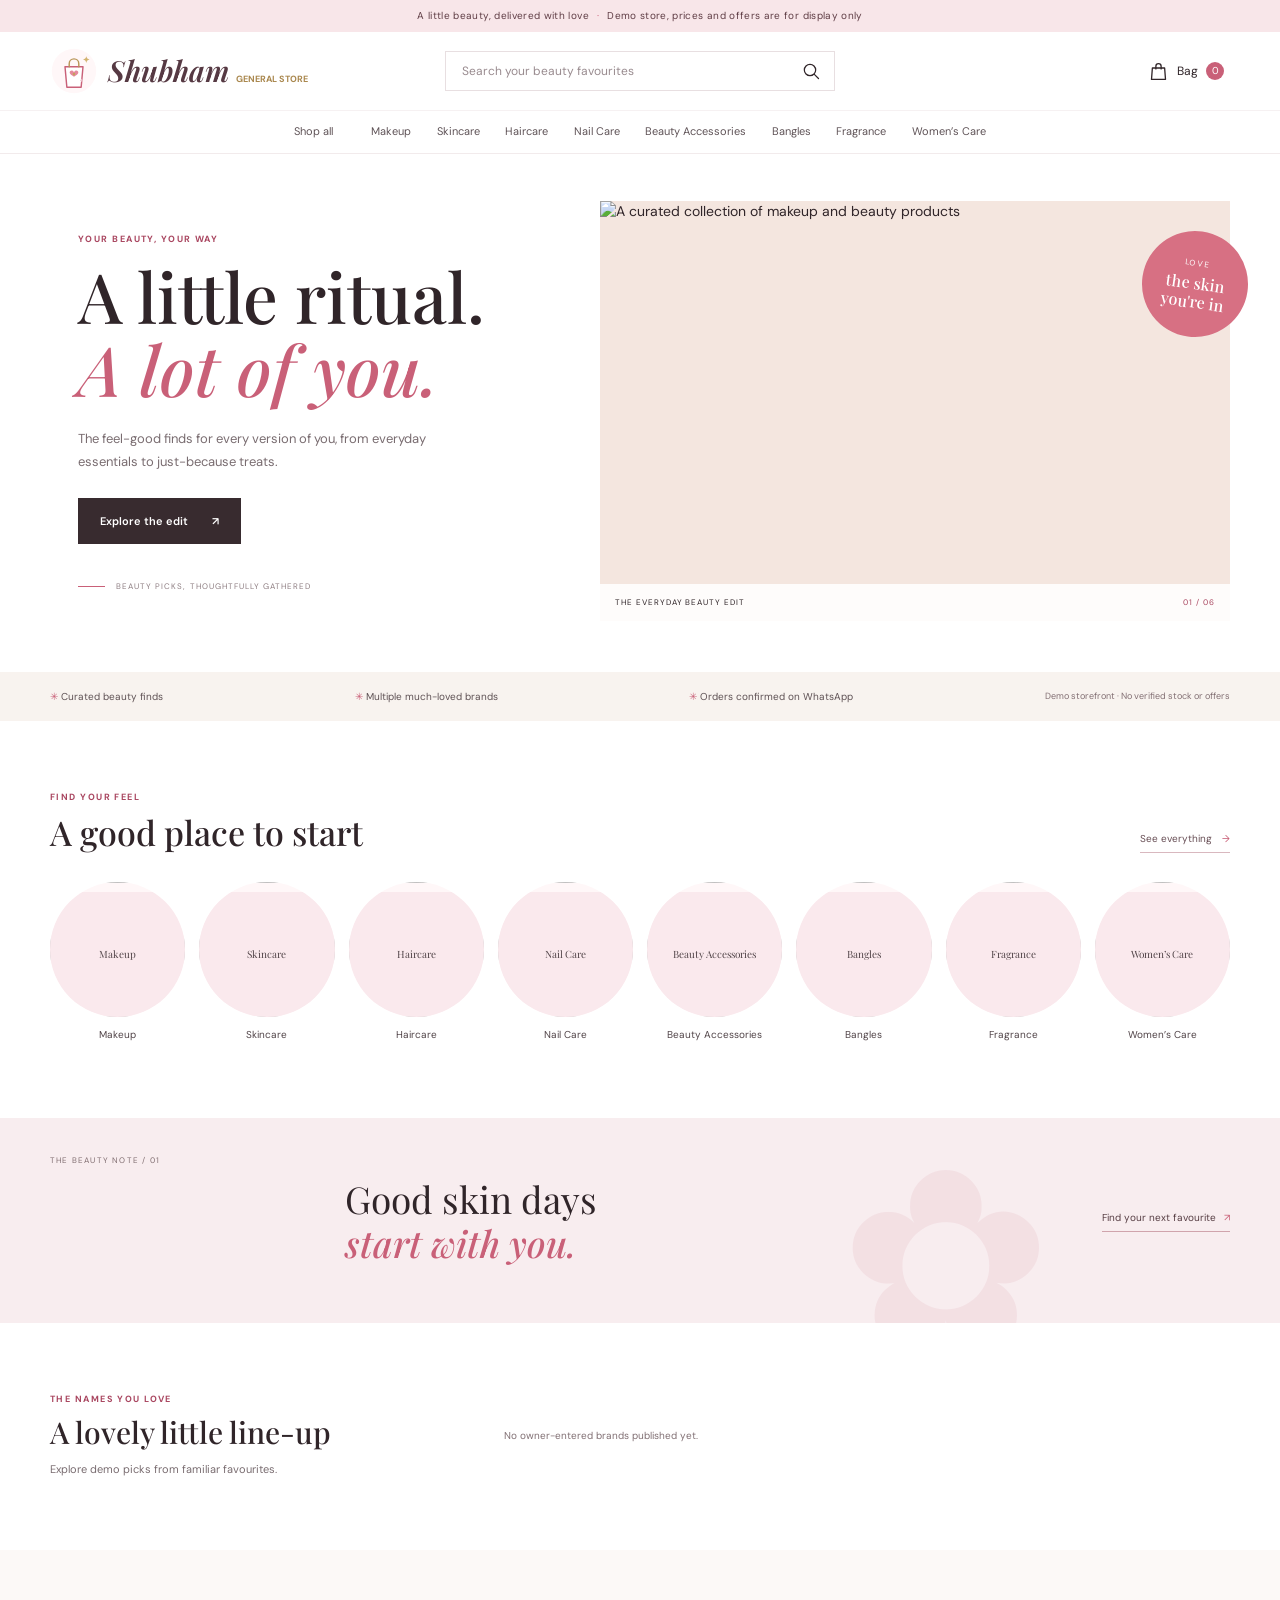
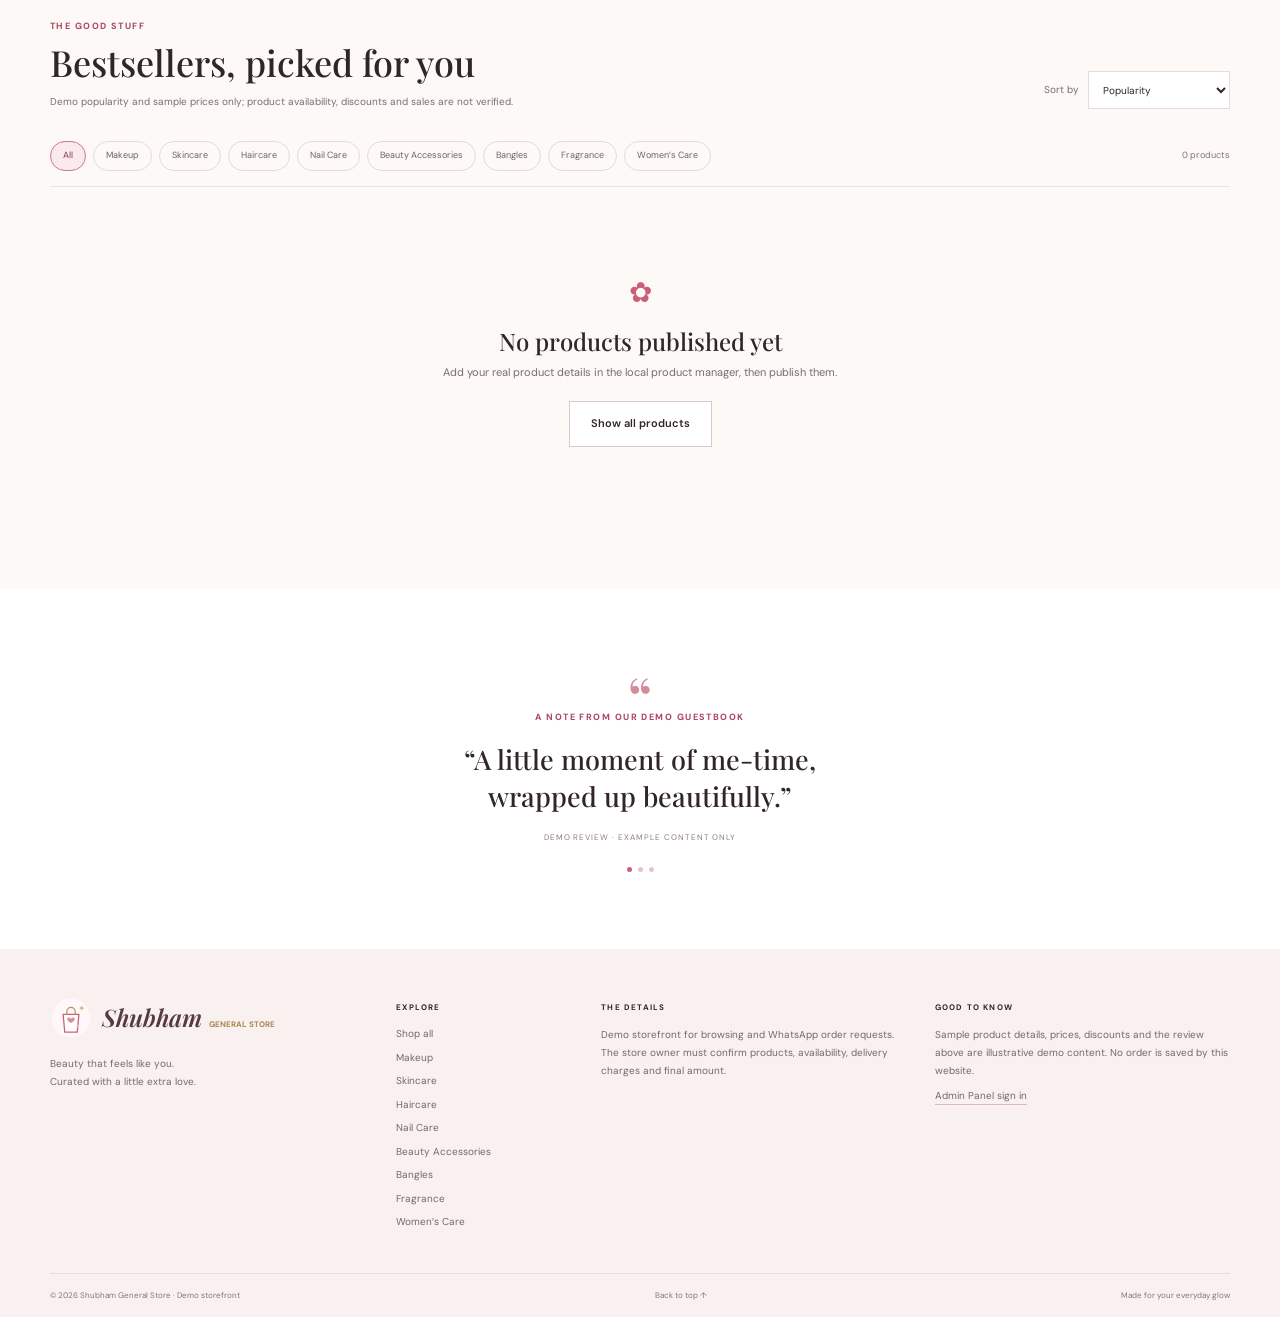
==== index.html @ 34a27952 "Save Shubham cosmetics website" ====
<!doctype html>
<html lang="en">
<head>
	<meta charset="utf-8">
	<meta name="viewport" content="width=device-width, initial-scale=1">
	<meta name="theme-color" content="#fff8fa">
	<meta name="description" content="Shop cosmetics and beauty essentials at Shubham General Store.">
	<title>Shubham General Store | Cosmetics and beauty</title>
	<link rel="preconnect" href="https://fonts.googleapis.com">
	<link rel="preconnect" href="https://fonts.gstatic.com" crossorigin>
	<link href="https://fonts.googleapis.com/css2?family=DM+Sans:wght@400;500;600;700&family=Playfair+Display:wght@500;600;700&display=swap" rel="stylesheet">
	<link rel="icon" type="image/svg+xml" href="assets/images/shubham-general-store-logo.svg">
	<link rel="stylesheet" href="style.css">
	<script src="https://cdn.jsdelivr.net/npm/@supabase/supabase-js@2" defer></script>
	<script src="supabase-config.js" defer></script>
	<script src="products.js" defer></script>
	<script src="script.js" defer></script>
</head>
<body>
	<div class="announcement" id="top">A little beauty, delivered with love <span>·</span> Demo store, prices and offers are for display only</div>
	<header class="site-header">
		<div class="header-main page-width">
			<button class="icon-button menu-toggle" id="menuToggle" type="button" aria-label="Open navigation" aria-expanded="false"><span></span><span></span><span></span></button>
			<a class="brand-mark" href="#top" data-store-home aria-label="Shubham General Store home"><img class="brand-logo" src="assets/images/shubham-general-store-logo.svg" alt=""><span class="brand-wordmark" data-store-wordmark><span class="brand-primary">Shubham</span><span class="brand-subtitle">GENERAL STORE</span></span></a>
			<form class="search-form" id="searchForm" role="search">
				<label class="visually-hidden" for="searchInput">Search products, brands and categories</label>
				<input id="searchInput" type="search" placeholder="Search your beauty favourites" autocomplete="off">
				<button type="submit" aria-label="Search"><svg viewBox="0 0 24 24" aria-hidden="true"><circle cx="10.8" cy="10.8" r="6.8"></circle><path d="m16 16 5 5"></path></svg></button>
			</form>
			<button class="cart-trigger" id="openCart" type="button" aria-label="Open shopping bag, 0 items"><svg viewBox="0 0 24 24" aria-hidden="true"><path d="M5 8h14l1 13H4L5 8Z"></path><path d="M9 9V6a3 3 0 0 1 6 0v3"></path></svg><span class="cart-label">Bag</span><span class="cart-count" id="cartCount">0</span></button>
		</div>
		<nav class="main-nav" id="mainNav" aria-label="Main navigation">
			<div class="page-width nav-inner">
				<a href="#shop" data-nav-category="All">Shop all</a>
				<div class="nav-category-links" id="navCategoryLinks"></div>
			</div>
		</nav>
	</header>

	<main id="home">
		<section class="hero page-width" aria-labelledby="heroTitle">
			<div class="hero-copy">
				<p class="eyebrow">YOUR BEAUTY, YOUR WAY</p>
				<h1 id="heroTitle">A little ritual.<br><em>A lot of you.</em></h1>
				<p class="hero-description">The feel-good finds for every version of you, from everyday essentials to just-because treats.</p>
				<a class="button button-dark" href="#shop">Explore the edit <span aria-hidden="true">↗</span></a>
				<div class="hero-note"><span class="note-rule"></span> BEAUTY PICKS, THOUGHTFULLY GATHERED</div>
			</div>
			<div class="hero-visual">
				<img src="https://images.unsplash.com/photo-1596462502278-27bfdc403348?auto=format&fit=crop&w=1200&q=85" alt="A curated collection of makeup and beauty products" fetchpriority="high">
				<div class="hero-sticker"><span>LOVE</span><strong>the skin<br>you're in</strong></div>
				<div class="hero-caption">THE EVERYDAY BEAUTY EDIT <span>01 / 06</span></div>
			</div>
		</section>

		<section class="trust-strip" aria-label="Store information">
			<div class="page-width trust-inner"><span>✳ Curated beauty finds</span><span>✳ Multiple much-loved brands</span><span>✳ Orders confirmed on WhatsApp</span><span class="demo-note">Demo storefront · No verified stock or offers</span></div>
		</section>

		<section class="category-section page-width" aria-labelledby="categoryTitle">
			<div class="section-heading compact-heading"><div><p class="eyebrow">FIND YOUR FEEL</p><h2 id="categoryTitle">A good place to start</h2></div><a class="text-link" href="#shop">See everything <span aria-hidden="true">→</span></a></div>
			<div class="category-list" id="categoryList"></div>
		</section>

		<section class="promo-band" aria-label="Beauty edit">
			<div class="page-width promo-content"><span class="promo-index">THE BEAUTY NOTE / 01</span><p>Good skin days<br><em>start with you.</em></p><a href="#shop" class="promo-link">Find your next favourite <span aria-hidden="true">↗</span></a><span class="promo-flower" aria-hidden="true">✿</span></div>
		</section>

		<section class="brand-section page-width" aria-labelledby="brandTitle">
			<div class="brand-heading"><p class="eyebrow">THE NAMES YOU LOVE</p><h2 id="brandTitle">A lovely little line-up</h2><p>Explore demo picks from familiar favourites.</p></div>
			<div class="brand-list" id="brandList"></div>
		</section>

		<section class="shop-section" id="shop" aria-labelledby="shopTitle">
			<div class="page-width">
				<div class="section-heading shop-heading"><div><p class="eyebrow">THE GOOD STUFF</p><h2 id="shopTitle">Bestsellers, picked for you</h2><p class="demo-disclaimer">Demo popularity and sample prices only; product availability, discounts and sales are not verified.</p></div>
					<label class="sort-control">Sort by <select id="sortSelect" aria-label="Sort products"><option value="popular">Popularity</option><option value="price-ascending">Price: low to high</option><option value="price-descending">Price: high to low</option></select></label>
				</div>
				<div class="shop-tools"><div class="filter-list" id="filterList" aria-label="Filter products by category"></div><span class="result-count" id="resultCount" aria-live="polite"></span></div>
				<div class="product-grid" id="productGrid" aria-live="polite"></div>
				<div class="empty-results" id="emptyResults" hidden><span class="empty-mark" aria-hidden="true">✿</span><h3>No beauty finds just yet</h3><p>Try another search or browse all our demo products.</p><button class="button button-outline" id="resetFilters" type="button">Show all products</button></div>
			</div>
		</section>

		<section class="review-section page-width" aria-labelledby="reviewTitle">
			<div class="review-mark" aria-hidden="true">“</div><p class="eyebrow">A NOTE FROM OUR DEMO GUESTBOOK</p><h2 id="reviewTitle">“A little moment of me-time,<br>wrapped up beautifully.”</h2><p class="review-byline">DEMO REVIEW · EXAMPLE CONTENT ONLY</p><div class="review-dots" aria-hidden="true"><span></span><span></span><span></span></div>
		</section>
	</main>

	<footer class="site-footer">
		<div class="page-width footer-main"><div class="footer-brand"><a class="brand-mark" href="#top" data-store-home aria-label="Shubham General Store home"><img class="brand-logo" src="assets/images/shubham-general-store-logo.svg" alt=""><span class="brand-wordmark" data-store-wordmark><span class="brand-primary">Shubham</span><span class="brand-subtitle">GENERAL STORE</span></span></a><p>Beauty that feels like you.<br>Curated with a little extra love.</p></div>
			<div class="footer-column"><h2>EXPLORE</h2><a href="#shop" data-nav-category="All">Shop all</a><div class="footer-category-links" id="footerCategoryLinks"></div></div>
			<div class="footer-column"><h2>THE DETAILS</h2><p>Demo storefront for browsing and WhatsApp order requests. The store owner must confirm products, availability, delivery charges and final amount.</p></div>
			<div class="footer-column"><h2>GOOD TO KNOW</h2><p>Sample product details, prices, discounts and the review above are illustrative demo content. No order is saved by this website.</p><a class="footer-admin-link" href="admin.html">Admin Panel sign in</a></div>
		</div>
		<div class="footer-bottom page-width"><span>© 2026 <span data-store-name>Shubham General Store</span> · Demo storefront</span><a href="#top">Back to top ↑</a><span>Made for your everyday glow</span></div>
	</footer>

	<dialog class="admin-dialog" id="adminDialog" aria-labelledby="adminTitle">
		<div class="admin-dialog-header"><div><p class="eyebrow">DEMO MODE · LOCAL ONLY</p><h2 id="adminTitle">Product manager</h2></div><button class="dialog-close" type="button" data-close-dialog="adminDialog" aria-label="Close product manager">×</button></div>
		<p class="admin-warning">LOCAL DEMO ONLY: no login, backend, shared inventory, or permanent storage across devices. Product details and photos stay in this browser. Verify actual details before publishing.</p>
		<section class="bulk-import" aria-labelledby="bulkImportTitle">
			<div><h3 id="bulkImportTitle">Add multiple products with CSV</h3><p>Import 10 or more rows in one go. Use your actual details; imported products stay unpublished unless the CSV explicitly says true.</p><a href="products-import-template.csv" download>Download blank CSV template</a></div>
			<div class="bulk-import-controls"><label class="field-label" for="bulkCsvFile">Product CSV<input id="bulkCsvFile" type="file" accept=".csv,text/csv"></label><button class="button button-outline" id="importCsvButton" type="button">Review CSV</button><label class="bulk-option"><input id="allowDuplicateProducts" type="checkbox"> Allow duplicate name + brand</label><p class="form-feedback" id="bulkImportFeedback" role="status" aria-live="polite"></p></div>
		</section>
		<details class="bulk-manual" id="bulkManualProducts">
			<summary>Add multiple products in rows</summary>
			<p class="bulk-manual-note">Start with 10 rows, then add more if needed. Empty rows are ignored; incomplete rows must be fixed before preview.</p>
			<div class="bulk-entry-toolbar"><button class="button button-outline" id="addAnotherProduct" type="button">Add Another Product</button><label class="bulk-option"><input id="publishBulkProducts" type="checkbox"> Publish all validated products after saving</label></div>
			<div class="bulk-product-rows" id="bulkProductRows"></div>
			<section class="bulk-preview" id="bulkProductPreview" hidden aria-labelledby="bulkPreviewTitle"><h3 id="bulkPreviewTitle">Product preview</h3><div class="bulk-preview-table-wrap"><table class="bulk-preview-table"><thead><tr><th>Product</th><th>Category</th><th>Price / MRP</th><th>Variants</th><th>Stock</th><th>Image</th><th>Check</th></tr></thead><tbody id="bulkPreviewRows"></tbody></table></div></section>
			<div class="bulk-entry-actions"><button class="button button-outline" id="previewBulkProducts" type="button">Preview & Validate All</button><button class="button button-dark" id="saveAllProducts" type="button" disabled>Save All Products</button></div>
			<p class="form-feedback" id="bulkManualFeedback" role="status" aria-live="polite"></p>
		</details>
		<div class="admin-layout">
			<form class="admin-form" id="adminProductForm" novalidate>
				<h3 id="adminFormTitle">Add a product</h3>
				<input type="hidden" id="adminProductId" name="productId">
				<div class="admin-fields">
					<label class="field-label" for="adminBrand">Brand <span>*</span><input id="adminBrand" name="brand" required maxlength="60"></label>
					<label class="field-label" for="adminName">Product name <span>*</span><input id="adminName" name="name" required maxlength="100"></label>
					<label class="field-label" for="adminCategory">Category <span>*</span><select id="adminCategory" name="category" required><option value="">Choose category</option></select><small id="adminCategoryNote"></small></label>
					<label class="field-label" for="adminStockQuantity">Stock quantity <span>*</span><input id="adminStockQuantity" name="stockQuantity" type="number" min="0" step="1" required placeholder="0"><small>0 means out of stock.</small></label>
					<label class="field-label" for="adminPrice">Selling price in INR <span>*</span><input id="adminPrice" name="price" type="number" min="1" step="1" required></label>
					<label class="field-label" for="adminOriginalPrice">Original price in INR <span class="optional-label">Optional</span><input id="adminOriginalPrice" name="originalPrice" type="number" min="0" step="1"></label>
					<label class="field-label field-wide" for="adminImage">Image path or Unsplash photo ID <span class="optional-label">Use this or upload below</span><input id="adminImage" name="image" placeholder="assets/images/lipstick.jpg"><small>Local path, photo-… Unsplash ID, or HTTPS image URL.</small></label>
					<label class="field-label field-wide" for="adminImageFile">Upload product photo <span class="optional-label">Optional</span><input id="adminImageFile" name="imageFile" type="file" accept="image/*"><small>Image is compressed and saved only in this browser; storage space is limited.</small></label>
					<div class="admin-image-preview field-wide" id="adminImagePreview"><span>Photo preview</span><img alt="Product image preview" hidden></div>
					<label class="field-label field-wide" for="adminDescription">Description <span>*</span><textarea id="adminDescription" name="description" rows="3" required maxlength="400"></textarea></label>
					<label class="field-label field-wide" for="adminShades">Size, shade or variant <span class="optional-label">Optional, separate with | or comma</span><input id="adminShades" name="shades" placeholder="Rose | Berry | 50 ml"></label>
					<label class="publish-field field-wide" for="adminPublished"><input id="adminPublished" name="published" type="checkbox"><span>Publish this owner-entered product in the public catalogue</span></label>
				</div>
				<div class="admin-form-actions"><button class="button button-dark" id="adminSaveButton" type="submit">Add product</button><button class="button button-outline" id="clearAdminForm" type="button">Clear form</button></div>
				<p class="form-feedback" id="adminFeedback" role="status" aria-live="polite"></p>
			</form>
			<section class="admin-catalog" aria-labelledby="adminCatalogTitle"><div class="admin-catalog-heading"><h3 id="adminCatalogTitle">Products in this browser</h3><span id="adminProductCount"></span></div><div class="admin-source-actions"><span>Browser edits override products.js on this device.</span><button type="button" id="restoreSourceCatalog">Reset to products.js</button></div><div id="adminProductList"></div></section>
		</div>
	</dialog>

	<dialog class="product-dialog" id="productDialog" aria-labelledby="detailName"><button class="dialog-close" type="button" data-close-dialog="productDialog" aria-label="Close product details">×</button><div id="productDetail"></div></dialog>

	<dialog class="cart-dialog" id="cartDialog" aria-labelledby="cartTitle"><div class="cart-header"><div><p class="eyebrow">YOUR LITTLE EDIT</p><h2 id="cartTitle">Your bag <span id="cartTitleCount"></span></h2></div><button class="dialog-close" type="button" data-close-dialog="cartDialog" aria-label="Close shopping bag">×</button></div>
		<div id="cartContents"></div>
		<form class="checkout-form" id="checkoutForm" novalidate>
			<div class="checkout-heading"><p class="eyebrow" data-store-name>Shubham General Store</p><h3>Delivery details</h3><p>We’ll prepare a message for you to review in WhatsApp.</p></div>
			<div class="form-grid">
				<label class="field-label" for="customerName">Full name <span>*</span><input id="customerName" name="customerName" autocomplete="name" required maxlength="80"></label>
				<label class="field-label" for="customerPhone">Indian mobile number <span>*</span><input id="customerPhone" name="customerPhone" type="tel" inputmode="tel" autocomplete="tel" placeholder="10-digit mobile number" required></label>
				<label class="field-label field-wide" for="customerAddress">Complete delivery address <span>*</span><textarea id="customerAddress" name="customerAddress" autocomplete="street-address" rows="3" maxlength="300" required></textarea></label>
				<label class="field-label" for="customerPin">PIN code <span>*</span><input id="customerPin" name="customerPin" inputmode="numeric" autocomplete="postal-code" maxlength="6" placeholder="6 digits" required></label>
				<label class="field-label field-wide" for="orderNotes">Order notes <span class="optional-label">Optional</span><textarea id="orderNotes" name="orderNotes" rows="2" maxlength="300" placeholder="Anything else the store should know?"></textarea></label>
			</div>
			<div class="checkout-summary" id="checkoutSummary"></div>
			<p class="checkout-disclaimer">The store owner must confirm availability, delivery charges and your final amount. Submitting opens WhatsApp; it does not save or send an order automatically.</p>
			<p class="form-feedback" id="formFeedback" role="status" aria-live="polite"></p>
			<button class="button button-dark whatsapp-button" id="whatsappButton" type="submit"><span>Order on WhatsApp</span><span aria-hidden="true">↗</span></button>
		</form>
	</dialog>
	<div class="toast" id="toast" role="status" aria-live="polite"></div>
</body>
</html>
---- style.css ----
:root {
	color-scheme: light;
	--ink: #302529;
	--muted: #796c70;
	--rose: #c96078;
	--rose-dark: #a94660;
	--brand-gold: #a9874d;
	--pink: #f7dfe4;
	--pink-soft: #fff7f8;
	--cream: #faf7f1;
	--line: #eee4e5;
	--white: #fff;
	--space-1: 4px;
	--space-2: 8px;
	--space-3: 12px;
	--space-4: 16px;
	--space-5: 24px;
	--space-6: 32px;
	--space-7: 48px;
	--page-gutter: 32px;
	--serif: "Playfair Display", Georgia, serif;
	--sans: "DM Sans", sans-serif;
}

* { box-sizing: border-box; }
html { scroll-behavior: smooth; scroll-padding-top: 110px; }
body { margin: 0; color: var(--ink); background: var(--white); font-family: var(--sans); font-size: 14px; line-height: 1.55; }
button, input, textarea, select { font: inherit; }
button, a, select { -webkit-tap-highlight-color: transparent; }
a { color: inherit; text-decoration: none; }
button { color: inherit; }
button:focus-visible, a:focus-visible, input:focus-visible, select:focus-visible, textarea:focus-visible { outline: 2px solid var(--rose-dark); outline-offset: 3px; }
img { display: block; max-width: 100%; }
.page-width { width: min(1180px, calc(100% - var(--page-gutter) - var(--page-gutter))); margin-inline: auto; }
.visually-hidden { position: absolute; width: 1px; height: 1px; padding: 0; margin: -1px; overflow: hidden; clip: rect(0, 0, 0, 0); white-space: nowrap; border: 0; }
.announcement { min-height: 32px; display: flex; justify-content: center; align-items: center; gap: 8px; padding: 5px 16px; background: #f8e6e9; color: #5f3d45; text-align: center; font-size: 10px; letter-spacing: .035em; }
.announcement span { color: var(--rose); }
.site-header { position: sticky; top: 0; z-index: 10; background: rgba(255,255,255,.97); border-bottom: 1px solid #f2ebec; }
.header-main { min-height: 78px; display: grid; grid-template-columns: 1fr minmax(220px, 390px) 1fr; align-items: center; gap: 32px; }
.brand-mark { width: fit-content; display: inline-flex; align-items: center; gap: 10px; color: #4a3037; text-decoration: none; white-space: nowrap; }
.brand-logo { width: 48px; height: 48px; flex: 0 0 auto; }
.brand-wordmark { min-width: 0; display: inline-flex; flex-direction: row; align-items: baseline; gap: 7px; white-space: nowrap; }
.brand-primary { color: #563943; font-family: var(--serif); font-size: 29px; font-style: italic; font-weight: 600; line-height: 1; }
.brand-subtitle { color: var(--brand-gold); font-family: var(--sans); font-size: 9px; font-weight: 700; line-height: 1.3; }
.search-form { display: flex; height: 40px; align-items: center; padding: 0 7px 0 14px; border: 1px solid #e8dfe1; background: #fff; }
.search-form input { width: 100%; min-width: 0; height: 100%; border: 0; outline: 0; color: var(--ink); font-size: 12px; }
.search-form input::placeholder { color: #998b8f; }
.search-form button, .icon-button { display: grid; place-items: center; width: 34px; height: 34px; padding: 0; border: 0; background: transparent; cursor: pointer; }
.search-form svg, .cart-trigger svg { width: 20px; fill: none; stroke: currentColor; stroke-width: 1.5; stroke-linecap: round; stroke-linejoin: round; }
.cart-trigger { justify-self: end; position: relative; display: flex; align-items: center; gap: 8px; border: 0; background: none; cursor: pointer; font-size: 12px; }
.cart-trigger svg { width: 21px; }
.cart-count { min-width: 18px; height: 18px; padding: 0 4px; border-radius: 50%; display: grid; place-items: center; background: var(--rose); color: white; font-size: 10px; }
.main-nav { border-top: 1px solid #f6f1f2; }
.nav-inner { min-height: 42px; display: flex; justify-content: center; align-items: center; gap: clamp(18px, 3vw, 38px); }
.nav-category-links { display: flex; flex: 0 0 auto; align-items: center; gap: clamp(14px, 2vw, 26px); }
.nav-inner a { position: relative; padding: 12px 0; color: #5f5357; font-size: 11px; }
.nav-inner a::after { position: absolute; right: 0; bottom: 6px; left: 0; height: 1px; content: ""; background: var(--rose); transform: scaleX(0); transition: transform .2s ease; }
.nav-inner a:hover::after, .nav-inner a:focus-visible::after { transform: scaleX(1); }
.menu-toggle { display: none; }

.hero { min-height: 518px; display: grid; grid-template-columns: .88fr 1.12fr; align-items: center; gap: 55px; padding-top: 33px; padding-bottom: 38px; }
.hero-copy { padding: 5px 0 0 28px; }
.eyebrow { margin: 0 0 12px; color: var(--rose-dark); font-size: 9px; font-weight: 700; letter-spacing: .16em; }
.hero h1 { margin: 0; font-family: var(--serif); font-size: clamp(48px, 5.4vw, 72px); font-weight: 500; line-height: 1.06; letter-spacing: 0; }
.hero h1 em, .promo-content p em { color: var(--rose); font-weight: 500; }
.hero-description { max-width: 360px; margin: 21px 0 25px; color: var(--muted); font-size: 13px; line-height: 1.8; }
.button { display: inline-flex; min-height: 46px; align-items: center; justify-content: center; gap: 24px; padding: 0 21px; border: 1px solid transparent; cursor: pointer; font-size: 11px; font-weight: 600; transition: background .18s ease, color .18s ease, border-color .18s ease; }
.button-dark { background: #382b2f; color: white; }
.button-dark:hover { background: var(--rose-dark); }
.button-outline { border-color: #d9c9cd; background: white; color: var(--ink); }
.button-outline:hover { border-color: var(--rose); color: var(--rose-dark); }
.hero-note { display: flex; align-items: center; gap: 11px; margin-top: 36px; color: #8e7e82; font-size: 8px; letter-spacing: .13em; }
.note-rule { width: 27px; height: 1px; background: var(--rose); }
.hero-visual { position: relative; height: 420px; background: #f4e6df; }
.hero-visual > img { width: 100%; height: 100%; object-fit: cover; object-position: center 54%; }
.hero-sticker { position: absolute; top: 30px; right: -18px; width: 106px; height: 106px; display: flex; flex-direction: column; align-items: center; justify-content: center; border-radius: 50%; background: #d77083; color: white; text-align: center; transform: rotate(8deg); }
.hero-sticker span { font-size: 8px; letter-spacing: .2em; }
.hero-sticker strong { margin-top: 4px; font-family: var(--serif); font-size: 16px; font-weight: 500; line-height: 1.2; }
.hero-caption { position: absolute; right: 0; bottom: 0; left: 0; display: flex; justify-content: space-between; padding: 12px 15px; background: rgba(255,255,255,.88); font-size: 8px; letter-spacing: .12em; }
.hero-caption span { color: var(--rose-dark); }

.trust-strip { background: #f8f3ef; }
.trust-inner { min-height: 49px; display: flex; align-items: center; justify-content: space-between; gap: 14px; color: #5e5154; font-size: 10px; }
.trust-inner > span:not(.demo-note) { white-space: nowrap; }
.trust-inner > span:not(.demo-note)::first-letter { color: var(--rose); }
.demo-note { color: #826f73; font-size: 9px; text-align: right; }
.category-section { padding-top: 70px; padding-bottom: 76px; }
.section-heading { display: flex; justify-content: space-between; align-items: end; gap: var(--space-5); }
.section-heading h2, .brand-heading h2 { margin: 0; font-family: var(--serif); font-size: 34px; font-weight: 500; line-height: 1.2; }
.section-heading .eyebrow, .brand-heading .eyebrow { margin-bottom: 7px; }
.text-link { padding-bottom: 5px; border-bottom: 1px solid #d9b8bf; color: #674d54; font-size: 10px; white-space: nowrap; }
.text-link span { margin-left: 7px; color: var(--rose); }
.category-list { display: grid; grid-template-columns: repeat(8, 1fr); gap: 14px; margin-top: 29px; }
.category-tile { min-width: 0; padding: 0; border: 0; background: none; cursor: pointer; text-align: center; }
.category-image { aspect-ratio: 1; display: block; overflow: hidden; border-radius: 50%; background: var(--pink-soft); }
.category-image { position: relative; }
.category-image img { width: 100%; height: 100%; object-fit: cover; transition: transform .35s ease; }
.category-image-fallback { position: absolute; inset: 0; place-items: center; padding: 8px; background: #fae9ed; color: #84535e; font-family: var(--serif); font-size: 10px; }
.category-tile:hover img { transform: scale(1.06); }
.category-tile span:last-child { display: block; margin-top: 10px; color: #514448; font-size: 10px; }
.promo-band { overflow: hidden; background: #f8edef; }
.promo-content { position: relative; min-height: 205px; display: grid; grid-template-columns: 1fr 2fr 1fr; align-items: center; }
.promo-index { align-self: start; margin-top: 36px; color: #806e71; font-size: 8px; letter-spacing: .15em; }
.promo-content p { position: relative; z-index: 1; margin: 0; font-family: var(--serif); font-size: 37px; line-height: 1.18; }
.promo-link { z-index: 1; justify-self: end; border-bottom: 1px solid #d0a4ac; padding-bottom: 5px; color: #563d43; font-size: 10px; }
.promo-link span { margin-left: 5px; color: var(--rose); }
.promo-flower { position: absolute; right: 15%; bottom: -70px; color: rgba(207,115,134,.11); font-family: Georgia, serif; font-size: 255px; line-height: 1; }
.brand-section { display: grid; grid-template-columns: .9fr 1.6fr; gap: 45px; align-items: center; padding-top: 70px; padding-bottom: 72px; }
.brand-heading h2 { font-size: 30px; }
.brand-heading > p:last-child { margin: 11px 0 0; color: var(--muted); font-size: 11px; }
.brand-list { display: flex; justify-content: space-between; align-items: center; gap: 12px; }
.brand-name { padding: 9px 7px; border: 0; border-bottom: 1px solid transparent; background: none; color: #64585b; cursor: pointer; font-family: var(--serif); font-size: 16px; white-space: nowrap; }
.brand-name:hover { border-color: #d9aab4; color: var(--rose-dark); }

.shop-section { padding: 70px 0 82px; background: #fcf9f7; }
.shop-heading { align-items: end; }
.shop-heading h2 { font-size: 36px; }
.demo-disclaimer { max-width: 700px; margin: 9px 0 0; color: #7e6c71; font-size: 10px; }
.sort-control { display: flex; align-items: center; gap: 9px; color: #796c70; font-size: 10px; white-space: nowrap; }
.sort-control select { min-height: 38px; padding: 0 29px 0 10px; border: 1px solid #e6dcdd; border-radius: 0; background: white; color: var(--ink); font-size: 10px; }
.shop-tools { display: flex; min-height: 62px; justify-content: space-between; align-items: center; gap: 16px; margin-top: 16px; border-bottom: 1px solid #ebe2e2; }
.filter-list { display: flex; overflow-x: auto; gap: 7px; scrollbar-width: thin; }
.filter-chip { flex: 0 0 auto; min-height: 30px; padding: 0 12px; border: 1px solid #e5d9db; border-radius: 20px; background: transparent; color: #6f6266; cursor: pointer; font-size: 9px; }
.filter-chip:hover, .filter-chip[aria-pressed="true"] { border-color: #d17688; background: #fae9ed; color: #803f50; }
.result-count { flex: 0 0 auto; color: #817377; font-size: 9px; }
.product-grid { display: grid; grid-template-columns: repeat(4, minmax(0, 1fr)); gap: 30px 18px; padding-top: 24px; }
.product-card { min-width: 0; }
.product-image-wrap { position: relative; aspect-ratio: .88; overflow: hidden; background: #f1e8e4; }
.product-image-wrap img { width: 100%; height: 100%; object-fit: cover; transition: transform .35s ease; }
.product-card:hover .product-image-wrap img { transform: scale(1.04); }
.image-fallback { position: absolute; inset: 0; display: none; place-items: center; padding: 22px; background: linear-gradient(145deg, #f9e8eb, #efe3db); color: #84535e; text-align: center; font-family: var(--serif); font-size: 19px; }
.product-tag { position: absolute; top: 10px; left: 10px; z-index: 1; padding: 5px 8px; background: #fff; color: #72575d; font-size: 8px; letter-spacing: .05em; }
.quick-view { position: absolute; right: 10px; bottom: 10px; left: 10px; min-height: 35px; border: 0; background: rgba(255,255,255,.95); color: #3c3034; cursor: pointer; font-size: 9px; opacity: 0; transform: translateY(5px); transition: opacity .2s ease, transform .2s ease; }
.product-card:hover .quick-view, .quick-view:focus-visible { opacity: 1; transform: translateY(0); }
.product-info { padding: 13px 1px 0; }
.product-brand { margin: 0 0 3px; color: #8a7076; font-size: 9px; font-weight: 700; letter-spacing: .08em; text-transform: uppercase; }
.product-name { display: block; overflow: hidden; min-height: 36px; color: #41363a; font-family: var(--serif); font-size: 15px; line-height: 1.3; text-overflow: ellipsis; }
.price-line { display: flex; align-items: center; gap: 7px; margin-top: 8px; font-size: 11px; }
.price-current { color: #302529; font-weight: 700; }
.price-original { color: #948589; font-size: 10px; text-decoration: line-through; }
.discount-label { margin-left: auto; color: #a64b60; font-size: 8px; }
.card-add { width: 100%; min-height: 36px; margin-top: 11px; border: 1px solid #d8c8cb; background: transparent; color: #514247; cursor: pointer; font-size: 9px; transition: background .18s ease, border .18s ease, color .18s ease; }
.card-add:hover { border-color: #49383d; background: #49383d; color: white; }
.empty-results { padding: 60px 20px; text-align: center; }
.empty-mark { color: var(--rose); font-size: 28px; }
.empty-results h3 { margin: 9px 0 3px; font-family: var(--serif); font-size: 24px; font-weight: 500; }
.empty-results p { margin: 0 0 20px; color: var(--muted); font-size: 11px; }

.review-section { position: relative; padding-top: 78px; padding-bottom: 77px; text-align: center; }
.review-mark { height: 34px; color: #d68b9a; font-family: var(--serif); font-size: 62px; line-height: 1; }
.review-section .eyebrow { margin: 10px 0 16px; }
.review-section h2 { margin: 0; font-family: var(--serif); font-size: 27px; font-weight: 500; line-height: 1.4; }
.review-byline { margin: 15px 0 0; color: #8f7b80; font-size: 8px; letter-spacing: .12em; }
.review-dots { display: flex; justify-content: center; gap: 6px; margin-top: 23px; }
.review-dots span { width: 5px; height: 5px; border-radius: 50%; background: #e5c4cb; }
.review-dots span:first-child { background: var(--rose); }
.site-footer { background: #f8f1ef; }
.footer-main { display: grid; grid-template-columns: 1.2fr .65fr 1.15fr 1.15fr; gap: 38px; padding-top: 48px; padding-bottom: 43px; }
.footer-brand .brand-logo { width: 42px; height: 42px; }
.footer-brand .brand-primary { font-size: 24px; }
.footer-brand .brand-subtitle { font-size: 8px; }
.footer-brand p, .footer-column p { color: #76676b; font-size: 10px; line-height: 1.8; }
.footer-column { display: flex; flex-direction: column; align-items: start; gap: 8px; }
.footer-column h2 { margin: 4px 0 5px; font-size: 8px; letter-spacing: .15em; }
.footer-column a, .footer-column p { margin: 0; color: #76676b; font-size: 10px; }
.footer-category-links { display: flex; flex-direction: column; align-items: flex-start; gap: 8px; }
.brand-empty { margin: 0; color: #806f73; font-size: 10px; }
.footer-column a:hover, .footer-bottom a:hover { color: var(--rose-dark); }
.footer-admin-link { padding: 0; border: 0; border-bottom: 1px solid #d9b8bf; background: transparent; color: #674d54; cursor: pointer; font-size: 10px; text-align: left; }
.footer-admin-link:hover { color: var(--rose-dark); }
.footer-bottom { min-height: 44px; display: flex; justify-content: space-between; align-items: center; gap: 12px; border-top: 1px solid #e9dddc; color: #847579; font-size: 8px; }

dialog { color: var(--ink); }
.product-dialog, .cart-dialog { max-height: min(88vh, 900px); padding: 0; border: 0; box-shadow: 0 20px 70px rgba(46,31,36,.22); }
dialog::backdrop { background: rgba(43,32,36,.48); backdrop-filter: blur(2px); }
.dialog-close { width: 36px; height: 36px; display: grid; place-items: center; border: 0; border-radius: 50%; background: white; color: #514247; cursor: pointer; font-size: 24px; line-height: 1; }
.admin-dialog { width: min(1040px, calc(100% - 28px)); max-height: 92vh; padding: 24px; overflow-y: auto; border: 0; box-shadow: 0 20px 70px rgba(46,31,36,.22); }
.admin-dialog-header { display: flex; justify-content: space-between; align-items: center; gap: 20px; }
.admin-dialog-header .eyebrow { margin-bottom: 4px; }
.admin-dialog-header h2 { margin: 0; font-family: var(--serif); font-size: 29px; font-weight: 500; }
.admin-warning { margin: 15px 0 20px; padding: 11px 13px; border-left: 3px solid var(--rose); background: #fff1f3; color: #704651; font-size: 10px; line-height: 1.6; }
.bulk-import { display: grid; grid-template-columns: minmax(0, 1fr) minmax(230px, .65fr); gap: 22px; margin-bottom: 23px; padding: 16px; border: 1px solid #eddfe2; background: #fffafb; }
.bulk-import h3 { margin: 0 0 5px; font-family: var(--serif); font-size: 19px; font-weight: 500; }
.bulk-import p { margin: 4px 0; color: #76676b; font-size: 10px; line-height: 1.6; }
.bulk-import a { display: inline-block; margin-top: 5px; color: var(--rose-dark); font-size: 10px; text-decoration: underline; }
.bulk-import-controls { display: grid; align-content: start; gap: 8px; }
.bulk-import-controls .button { min-height: 38px; }
.bulk-option { display: inline-flex; align-items: center; gap: 7px; color: #64565a; font-size: 9px; }
.bulk-option input { accent-color: var(--rose-dark); }
.bulk-manual { margin-bottom: 22px; border: 1px solid #eddfe2; background: #fffafb; }
.bulk-manual > summary { padding: 13px 15px; color: #563943; cursor: pointer; font-family: var(--serif); font-size: 19px; }
.bulk-manual[open] > summary { border-bottom: 1px solid #eddfe2; }
.bulk-manual-note { margin: 12px 15px; color: #76676b; font-size: 10px; }
.bulk-entry-toolbar, .bulk-entry-actions { display: flex; flex-wrap: wrap; align-items: center; gap: 10px 16px; margin: 0 15px 13px; }
.bulk-entry-actions { justify-content: flex-end; margin-top: 15px; }
.bulk-product-rows { display: grid; gap: 10px; padding: 0 15px; }
.bulk-product-row { position: relative; min-width: 0; margin: 0; padding: 12px; border: 1px solid #eadadd; background: white; }
.bulk-product-row legend { padding: 0 7px; color: #60464e; font-family: var(--serif); font-size: 14px; }
.bulk-row-remove { position: absolute; top: 7px; right: 9px; padding: 4px 7px; border: 1px solid #e5d9db; background: white; color: #806f73; cursor: pointer; font-size: 9px; }
.bulk-row-grid { display: grid; grid-template-columns: repeat(4, minmax(0, 1fr)); gap: 9px; }
.bulk-row-field { min-width: 0; display: flex; flex-direction: column; gap: 4px; color: #56484d; font-size: 9px; font-weight: 600; }
.bulk-row-field input, .bulk-row-field select, .bulk-row-field textarea { width: 100%; min-height: 34px; padding: 7px 8px; border: 1px solid #e4d9db; border-radius: 0; background: white; color: var(--ink); font-size: 10px; }
.bulk-row-field textarea { resize: vertical; }
.bulk-row-wide { grid-column: span 2; }
.bulk-row-feedback { min-height: 0; margin: 5px 0 0; color: #a94660; font-size: 9px; }
.bulk-preview { margin: 18px 15px 0; }
.bulk-preview h3 { margin: 0 0 8px; font-family: var(--serif); font-size: 18px; font-weight: 500; }
.bulk-preview-table-wrap { max-height: 310px; overflow: auto; border: 1px solid #eadfe0; background: white; }
.bulk-preview-table { width: 100%; border-collapse: collapse; font-size: 9px; text-align: left; }
.bulk-preview-table th, .bulk-preview-table td { min-width: 76px; padding: 7px 8px; border-bottom: 1px solid #f0e7e8; vertical-align: middle; }
.bulk-preview-table th { position: sticky; top: 0; background: #fbf3f4; color: #5b464d; }
.bulk-preview-table td:first-child { min-width: 130px; }
.bulk-preview-table td small { display: block; color: #89777c; }
.bulk-preview-table tr.preview-invalid td:last-child, .bulk-preview-table tr.preview-duplicate td:last-child { color: #a13c50; font-weight: 600; }
.bulk-preview-table tr.preview-valid td:last-child { color: #497557; }
.bulk-preview-image { width: 40px; height: 40px; display: grid; place-items: center; overflow: hidden; background: #f7e9eb; color: #806f73; font-size: 7px; }
.bulk-preview-image img { width: 100%; height: 100%; object-fit: cover; }
.bulk-preview-table button:disabled, .bulk-entry-actions button:disabled { cursor: not-allowed; opacity: .5; }
.publish-field { grid-column: 1 / -1; display: flex; flex-direction: row; align-items: center; gap: 9px; padding: 10px; border: 1px solid #eadadd; background: #fffafb; font-size: 10px; }
.publish-field input { width: 16px; min-height: 16px; accent-color: var(--rose-dark); }
.admin-layout { display: grid; grid-template-columns: minmax(0, .95fr) minmax(0, 1.05fr); gap: 28px; }
.admin-form h3, .admin-catalog-heading h3 { margin: 0 0 13px; font-family: var(--serif); font-size: 20px; font-weight: 500; }
.admin-fields { display: grid; grid-template-columns: 1fr 1fr; gap: 11px; }
.admin-fields select { width: 100%; min-height: 39px; padding: 8px 10px; border: 1px solid #e4d9db; border-radius: 0; background: white; color: var(--ink); font-size: 11px; }
.admin-fields small { color: #88777c; font-size: 9px; font-weight: 400; }
#adminCategoryNote { grid-column: 1 / -1; color: var(--rose-dark); }
.admin-image-preview { position: relative; min-height: 110px; display: grid; place-items: center; overflow: hidden; background: #f7e9eb; color: #806f73; font-size: 10px; }
.admin-image-preview img { width: 100%; height: 150px; object-fit: cover; }
.admin-image-preview img[hidden] { display: none; }
.admin-form-actions { display: flex; flex-wrap: wrap; gap: 9px; margin-top: 15px; }
.admin-form-actions .button { min-height: 40px; }
.admin-catalog { min-width: 0; }
.admin-catalog-heading { display: flex; justify-content: space-between; align-items: baseline; gap: 12px; }
.admin-catalog-heading span { color: #847378; font-size: 10px; }
.admin-source-actions { display: flex; flex-wrap: wrap; justify-content: space-between; align-items: center; gap: 8px; margin: 0 0 10px; color: #806f73; font-size: 9px; }
.admin-source-actions button { padding: 5px 8px; border: 1px solid #e3d7d9; background: white; color: #55474b; cursor: pointer; font-size: 9px; }
.admin-source-actions button:hover { border-color: var(--rose); color: var(--rose-dark); }
.admin-product-row { display: grid; grid-template-columns: minmax(0, 1fr) auto; align-items: center; gap: 12px; padding: 12px 0; border-top: 1px solid var(--line); }
.admin-product-copy { min-width: 0; display: grid; gap: 3px; }
.admin-product-copy strong { overflow-wrap: anywhere; font-family: var(--serif); font-size: 14px; font-weight: 500; }
.admin-product-copy span { color: #7d6e72; font-size: 9px; }
.admin-product-actions { display: flex; gap: 6px; }
.admin-product-actions button { min-height: 30px; padding: 0 9px; border: 1px solid #e3d7d9; background: white; color: #55474b; cursor: pointer; font-size: 9px; }
.admin-product-actions button:hover { border-color: var(--rose); color: var(--rose-dark); }
.admin-catalog-empty { padding: 22px 0; color: #827378; font-size: 11px; }
.product-dialog { width: min(760px, calc(100% - 32px)); overflow: visible; }
.product-dialog > .dialog-close { position: absolute; top: 12px; right: 12px; z-index: 2; box-shadow: 0 2px 8px #0001; }
.detail-layout { display: grid; grid-template-columns: 1fr 1fr; min-height: 430px; }
.detail-image { position: relative; min-height: 430px; background: #f2e8e4; }
.detail-image img { width: 100%; height: 100%; object-fit: cover; }
.detail-copy { align-self: center; padding: 36px; }
.detail-copy h2 { margin: 0 0 9px; font-family: var(--serif); font-size: 28px; font-weight: 500; line-height: 1.2; }
.detail-description { margin: 19px 0; color: #76676b; font-size: 11px; line-height: 1.8; }
.detail-price { margin: 13px 0 3px; font-size: 15px; font-weight: 700; }
.detail-demo-note { color: #88767b; font-size: 9px; }
.detail-stock { margin: 8px 0 0; font-size: 10px; }
.detail-stock.available { color: #56735e; }
.detail-stock.unavailable { color: var(--rose-dark); font-weight: 600; }
.shade-label { margin: 17px 0 7px; color: #54474b; font-size: 10px; font-weight: 600; }
.shade-options { display: flex; flex-wrap: wrap; gap: 7px; }
.shade-option { padding: 6px 9px; border: 1px solid #e2d4d6; background: white; color: #65565a; cursor: pointer; font-size: 9px; }
.shade-option[aria-pressed="true"] { border-color: var(--rose); background: #fff4f6; color: #873f52; }
.detail-actions { display: flex; gap: 9px; margin-top: 22px; }
.quantity-input { width: 61px; min-height: 46px; border: 1px solid #ded2d4; text-align: center; }
.detail-actions .button { flex: 1; padding: 0 12px; }
.card-add:disabled, .detail-actions .button:disabled { border-color: #e1d9da; background: #f3eeee; color: #82777a; cursor: not-allowed; }
.cart-dialog { width: min(560px, calc(100% - 20px)); margin: 0 0 0 auto; height: 100dvh; max-height: 100dvh; overflow-y: auto; }
.cart-header { position: sticky; top: 0; z-index: 2; display: flex; justify-content: space-between; align-items: center; padding: 18px 24px 13px; border-bottom: 1px solid var(--line); background: white; }
.cart-header .eyebrow { margin-bottom: 3px; }
.cart-header h2 { margin: 0; font-family: var(--serif); font-size: 25px; font-weight: 500; }
.cart-header h2 span { color: #907e82; font-family: var(--sans); font-size: 11px; }
.cart-items { padding: 0 24px; }
.cart-item { display: grid; grid-template-columns: 76px 1fr auto; gap: 12px; padding: 17px 0; border-bottom: 1px solid var(--line); }
.cart-item-image { position: relative; width: 76px; height: 88px; display: block; overflow: hidden; background: var(--pink-soft); }
.cart-item-image img { width: 100%; height: 100%; object-fit: cover; }
.cart-image-fallback { position: absolute; inset: 0; place-items: center; padding: 5px; background: #fae9ed; color: #84535e; font-family: var(--serif); font-size: 9px; text-align: center; }
.cart-item-brand { margin: 1px 0 3px; color: #896e74; font-size: 8px; font-weight: 700; letter-spacing: .08em; text-transform: uppercase; }
.cart-item-name { margin: 0; font-family: var(--serif); font-size: 14px; line-height: 1.3; }
.cart-item-shade { margin: 4px 0 7px; color: #817277; font-size: 9px; }
.quantity-control { display: inline-flex; align-items: center; border: 1px solid #e7dcde; }
.quantity-control button { width: 27px; height: 26px; border: 0; background: white; cursor: pointer; }
.quantity-control span { min-width: 19px; text-align: center; font-size: 10px; }
.cart-item-end { display: flex; flex-direction: column; justify-content: space-between; align-items: end; }
.cart-item-price { margin: 2px 0; font-size: 10px; font-weight: 700; white-space: nowrap; }
.remove-item { border: 0; background: none; color: #907c80; cursor: pointer; font-size: 9px; text-decoration: underline; }
.empty-cart { padding: 40px 20px; text-align: center; }
.empty-cart h3 { margin: 8px 0; font-family: var(--serif); font-size: 21px; font-weight: 500; }
.empty-cart p { color: var(--muted); font-size: 10px; }
.empty-cart .button { margin-top: 8px; }
.cart-totals { padding: 16px 24px; background: #fcf9f7; }
.total-row { display: flex; justify-content: space-between; gap: 16px; color: #625458; font-size: 11px; }
.total-row + .total-row { margin-top: 8px; }
.total-row.grand-total { margin-top: 12px; padding-top: 12px; border-top: 1px solid #e9dfe0; color: #392c30; font-size: 13px; font-weight: 700; }
.cart-demo-note { margin: 11px 0 0; color: #847176; font-size: 9px; }
.checkout-form { padding: 22px 24px 28px; }
.checkout-heading h3 { margin: 0; font-family: var(--serif); font-size: 22px; font-weight: 500; }
.checkout-heading p:last-child { margin: 4px 0 17px; color: #817277; font-size: 10px; }
.form-grid { display: grid; grid-template-columns: 1fr 1fr; gap: 12px; }
.field-label { display: flex; flex-direction: column; gap: 5px; color: #56484d; font-size: 9px; font-weight: 600; }
.field-label > span { color: var(--rose-dark); }
.field-label .optional-label { color: #97878b; font-weight: 400; }
.field-label input, .field-label textarea { width: 100%; min-height: 39px; padding: 9px 10px; border: 1px solid #e4d9db; border-radius: 0; background: white; color: var(--ink); font-size: 11px; resize: vertical; }
.field-label textarea { min-height: 66px; }
.field-wide { grid-column: 1 / -1; }
.checkout-summary { margin-top: 17px; padding: 13px; background: #fbf5f4; }
.checkout-summary h4 { margin: 0 0 9px; font-size: 10px; }
.summary-line { display: flex; justify-content: space-between; gap: 10px; margin-top: 5px; color: #685a5e; font-size: 9px; }
.summary-total { margin-top: 9px; padding-top: 8px; border-top: 1px solid #eadfe0; color: #372b2f; font-size: 11px; font-weight: 700; }
.checkout-disclaimer { margin: 12px 0; color: #7c6b70; font-size: 9px; line-height: 1.65; }
.form-feedback { min-height: 18px; margin: 0 0 5px; color: #a33f55; font-size: 10px; }
.form-feedback.success { color: #386d50; }
.whatsapp-button { width: 100%; justify-content: space-between; }
.whatsapp-button:disabled { cursor: wait; opacity: .75; }
.toast { position: fixed; z-index: 30; right: 22px; bottom: 22px; max-width: min(360px, calc(100% - 44px)); padding: 12px 16px; background: #3e3034; color: white; font-size: 11px; opacity: 0; pointer-events: none; transform: translateY(8px); transition: opacity .2s ease, transform .2s ease; }
.toast.visible { opacity: 1; transform: translateY(0); }

@media (max-width: 900px) {
	:root { --page-gutter: 20px; }
	.page-width { width: min(720px, calc(100% - var(--page-gutter) - var(--page-gutter))); }
	.header-main { grid-template-columns: auto 1fr auto; gap: 18px; }
	.menu-toggle { display: flex; flex-direction: column; justify-content: center; gap: 5px; }
	.menu-toggle span { width: 19px; height: 1px; background: #514247; }
	.brand-logo { width: 42px; height: 42px; }
	.brand-primary { font-size: 25px; }
	.brand-subtitle { font-size: 8px; }
	.search-form { grid-column: 1 / -1; grid-row: 2; margin-bottom: 12px; }
	.header-main { padding-top: 11px; }
	.cart-trigger { grid-column: 3; grid-row: 1; }
	.main-nav { display: none; border-top: 1px solid var(--line); }
	.main-nav.open { display: block; }
	.nav-inner { justify-content: flex-start; gap: 20px; overflow-x: auto; }
	.nav-inner a, .nav-category-links a { flex: 0 0 auto; }
	.nav-category-links { gap: 20px; }
	.hero { min-height: 420px; grid-template-columns: .88fr 1.12fr; gap: 25px; }
	.hero-copy { padding-left: 0; }
	.hero h1 { font-size: 52px; }
	.hero-visual { height: 350px; }
	.hero-sticker { right: 8px; }
	.trust-inner { flex-wrap: wrap; justify-content: center; padding-top: 10px; padding-bottom: 10px; }
	.category-list { grid-template-columns: repeat(4, 1fr); row-gap: 20px; }
	.brand-section { grid-template-columns: 1fr; gap: 24px; }
	.product-grid { grid-template-columns: repeat(3, minmax(0, 1fr)); }
	.footer-main { grid-template-columns: repeat(2, 1fr); }
}
@media (max-width: 560px) {
	:root { --page-gutter: 16px; }
	html { scroll-padding-top: 125px; }
	.page-width { width: calc(100% - var(--page-gutter) - var(--page-gutter)); }
	.announcement { min-height: 37px; font-size: 8px; }
	.header-main { min-height: 65px; gap: 10px; }
	.brand-mark { gap: 6px; }
	.brand-logo { width: 36px; height: 36px; }
	.brand-wordmark { gap: 4px; }
	.brand-primary { font-size: 20px; }
	.brand-subtitle { font-size: 8px; }
	.cart-trigger { gap: 4px; padding: 3px; }
	.cart-label { display: none; }
	.cart-count { min-width: 17px; height: 17px; }
	.search-form { height: 37px; }
	.nav-inner { width: calc(100% - var(--page-gutter) - var(--page-gutter)); min-height: 39px; gap: 18px; }
	.nav-inner a { font-size: 10px; }
	.hero { min-height: auto; grid-template-columns: 1fr; gap: 22px; padding-top: 33px; padding-bottom: 25px; }
	.hero-copy { padding: 0 5px; }
	.hero h1 { font-size: 52px; }
	.hero-description { max-width: 300px; margin: 14px 0 18px; font-size: 12px; }
	.hero-note { margin-top: 20px; }
	.hero-visual { height: min(83vw, 360px); margin-right: 8px; }
	.hero-sticker { top: 15px; right: -8px; width: 84px; height: 84px; }
	.hero-sticker strong { font-size: 13px; }
	.hero-caption { font-size: 7px; }
	.trust-inner { justify-content: flex-start; gap: 8px 14px; font-size: 9px; }
	.trust-inner > span:not(.demo-note) { white-space: normal; }
	.demo-note { width: 100%; text-align: left; }
	.category-section { padding-top: 48px; padding-bottom: 50px; }
	.section-heading h2 { font-size: 27px; }
	.text-link { font-size: 9px; }
	.category-list { gap: 16px 10px; margin-top: 23px; }
	.category-tile span:last-child { margin-top: 6px; font-size: 9px; }
	.promo-content { min-height: 170px; grid-template-columns: 1fr 1fr; }
	.promo-index { grid-column: 1 / -1; align-self: end; margin: 20px 0 -15px; }
	.promo-content p { align-self: center; font-size: 29px; }
	.promo-link { max-width: 130px; align-self: center; justify-self: end; font-size: 9px; }
	.promo-flower { right: -3%; bottom: -44px; font-size: 190px; }
	.brand-section { gap: 18px; padding-top: 48px; padding-bottom: 48px; }
	.brand-heading h2 { font-size: 27px; }
	.brand-list { justify-content: flex-start; flex-wrap: wrap; gap: 5px 10px; }
	.brand-name { font-size: 14px; }
	.shop-section { padding: 48px 0 55px; }
	.shop-heading { align-items: start; flex-direction: column; gap: 14px; }
	.shop-heading h2 { font-size: 29px; }
	.sort-control { align-self: end; }
	.shop-tools { align-items: start; flex-direction: column; gap: 9px; padding: 12px 0 10px; }
	.filter-list { width: 100%; }
	.result-count { align-self: end; }
	.product-grid { grid-template-columns: repeat(2, minmax(0, 1fr)); gap: 22px 12px; padding-top: 17px; }
	.product-image-wrap { aspect-ratio: .82; }
	.product-tag { top: 7px; left: 7px; padding: 4px 6px; font-size: 7px; }
	.product-info { padding-top: 10px; }
	.product-name { min-height: 34px; font-size: 14px; }
	.price-line { flex-wrap: wrap; gap: 5px; font-size: 10px; }
	.discount-label { width: 100%; margin-left: 0; }
	.card-add { min-height: 34px; margin-top: 8px; }
	.quick-view { display: none; }
	.review-section { padding-top: 53px; padding-bottom: 54px; }
	.review-section h2 { font-size: 22px; }
	.footer-main { grid-template-columns: 1fr 1fr; gap: 27px 18px; padding-top: 38px; padding-bottom: 32px; }
	.footer-brand { grid-column: 1 / -1; }
	.footer-bottom { min-height: 58px; flex-wrap: wrap; justify-content: space-between; padding-top: 8px; padding-bottom: 8px; }
	.footer-bottom span:last-child { display: none; }
	.detail-layout { grid-template-columns: 1fr; }
	.detail-image { min-height: 0; height: 44vh; }
	.detail-copy { padding: 23px; }
	.detail-copy h2 { font-size: 24px; }
	.detail-description { margin: 11px 0; }
	.cart-header, .cart-items { padding-right: 17px; padding-left: 17px; }
	.checkout-form { padding: 20px 17px 25px; }
	.form-grid { gap: 10px; }
	.cart-item { grid-template-columns: 64px 1fr auto; gap: 9px; }
	.cart-item-image { width: 64px; height: 76px; }
	.cart-item-name { font-size: 13px; }
	.cart-totals { padding-right: 17px; padding-left: 17px; }
}
@media (max-width: 360px) {
	.header-main { grid-template-columns: 30px minmax(0, 1fr) auto; gap: 6px; }
	.menu-toggle { width: 30px; }
	.brand-mark { gap: 4px; }
	.brand-logo { width: 32px; height: 32px; }
	.brand-wordmark { gap: 3px; }
	.brand-primary { font-size: 17px; }
	.brand-subtitle { font-size: 7px; }
	.cart-trigger svg { width: 19px; }
}
@media (max-width: 700px) {
	.admin-dialog { padding: 18px; }
	.admin-layout { grid-template-columns: 1fr; gap: 24px; }
	.bulk-import { grid-template-columns: 1fr; gap: 14px; }
	.bulk-row-grid { grid-template-columns: repeat(2, minmax(0, 1fr)); }
}
@media (max-width: 420px) {
	.admin-fields { grid-template-columns: 1fr; }
	.admin-fields .field-wide { grid-column: auto; }
	.admin-dialog-header h2 { font-size: 24px; }
	.bulk-row-grid { grid-template-columns: 1fr; }
	.bulk-row-wide { grid-column: auto; }
	.bulk-entry-toolbar { align-items: flex-start; flex-direction: column; }
	.bulk-entry-actions { align-items: stretch; flex-direction: column; }
}
@media (prefers-reduced-motion: reduce) {
	*, *::before, *::after { scroll-behavior: auto !important; animation-duration: .01ms !important; animation-iteration-count: 1 !important; transition-duration: .01ms !important; }
}
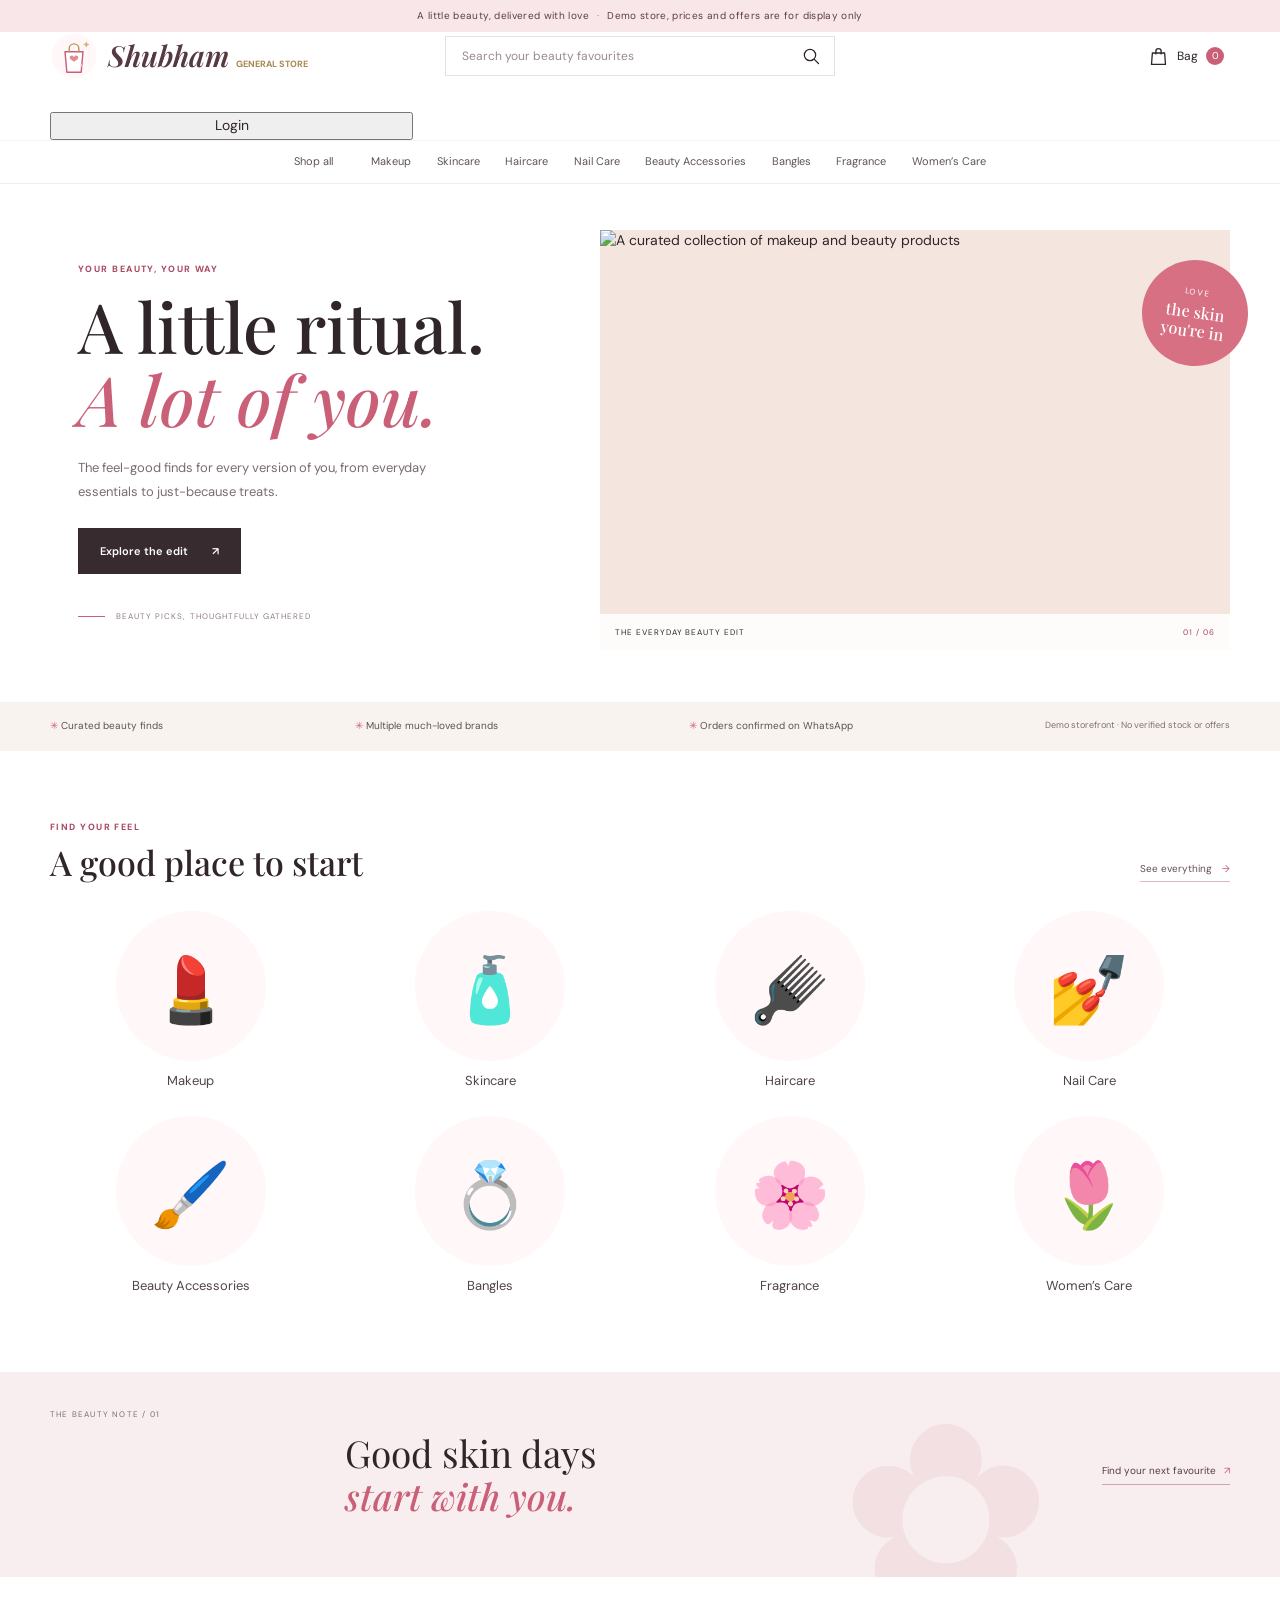
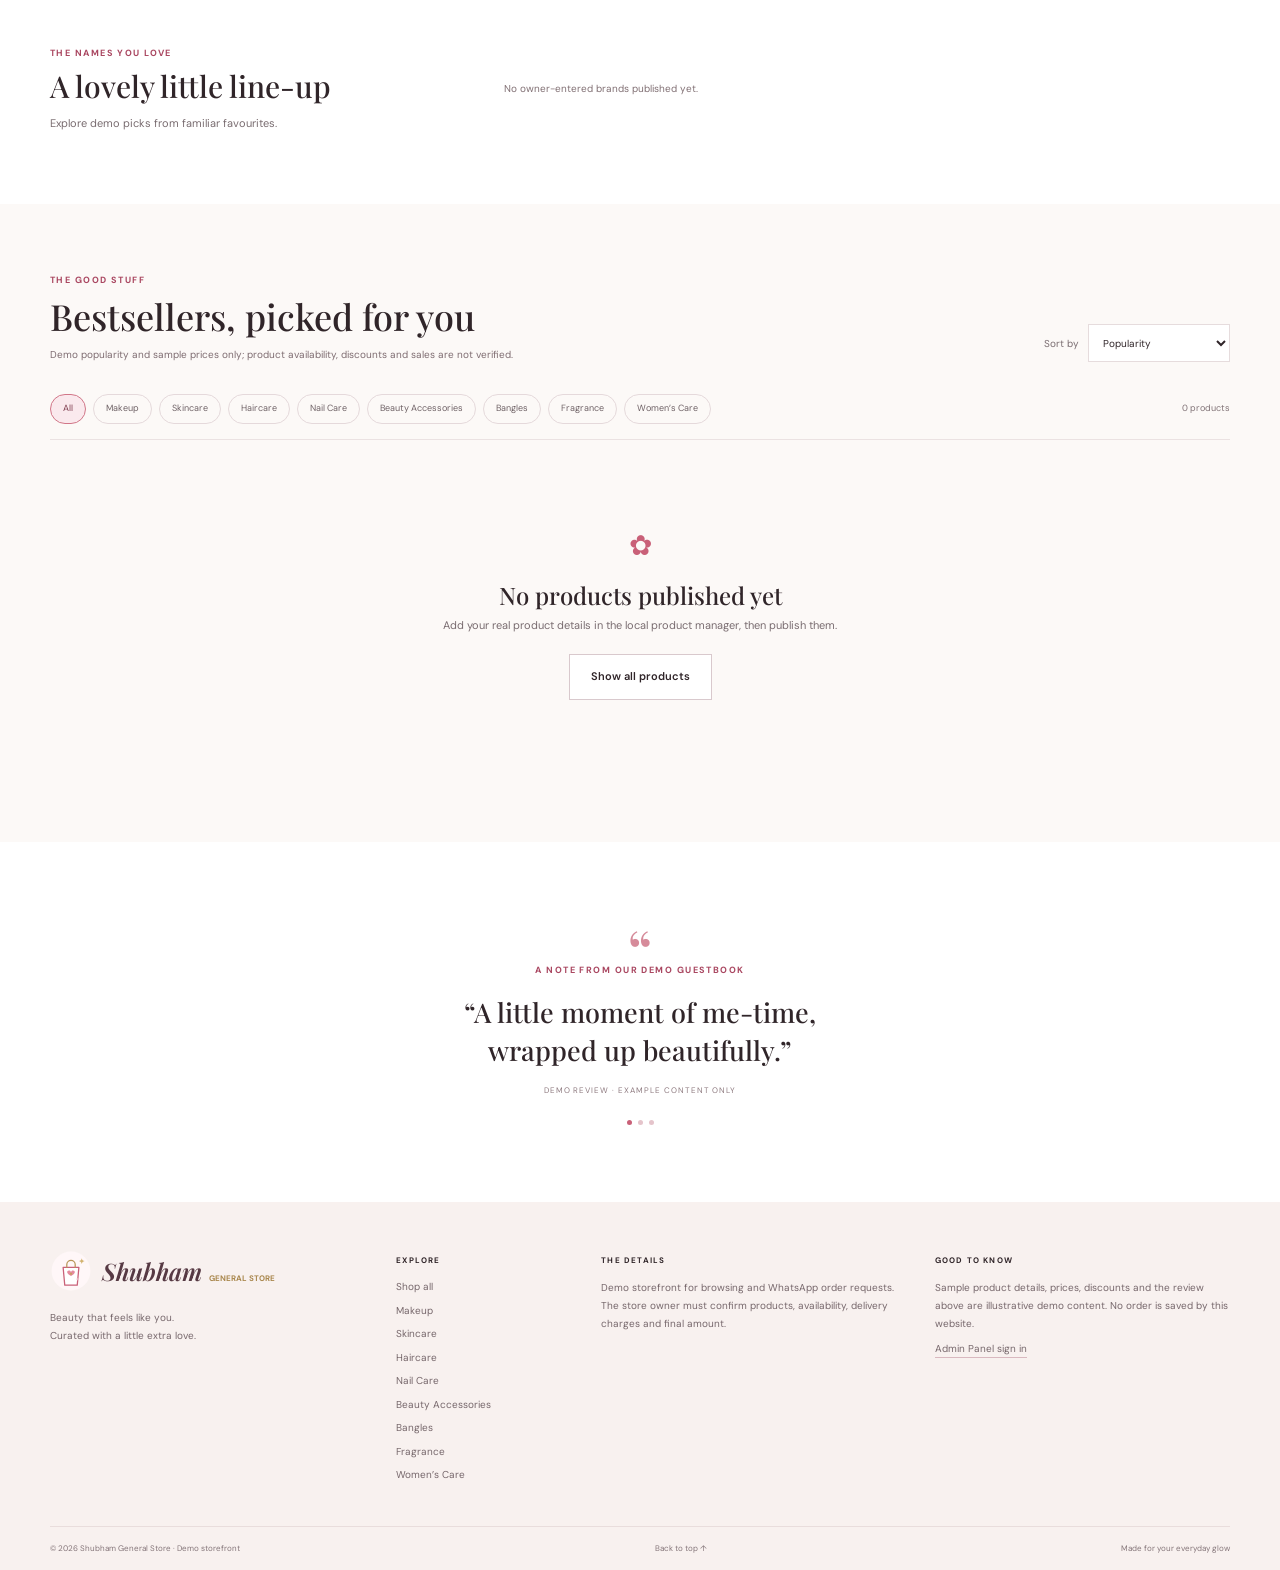
==== commit 539a182c: "Update index.html" ====
--- a/index.html
+++ b/index.html
@@ -28,6 +28,11 @@
 				<button type="submit" aria-label="Search"><svg viewBox="0 0 24 24" aria-hidden="true"><circle cx="10.8" cy="10.8" r="6.8"></circle><path d="m16 16 5 5"></path></svg></button>
 			</form>
 			<button class="cart-trigger" id="openCart" type="button" aria-label="Open shopping bag, 0 items"><svg viewBox="0 0 24 24" aria-hidden="true"><path d="M5 8h14l1 13H4L5 8Z"></path><path d="M9 9V6a3 3 0 0 1 6 0v3"></path></svg><span class="cart-label">Bag</span><span class="cart-count" id="cartCount">0</span></button>
+
+<button class="login-button" id="customerLoginButton" type="button">
+  Login
+</button>
+
 		</div>
 		<nav class="main-nav" id="mainNav" aria-label="Main navigation">
 			<div class="page-width nav-inner">
--- a/style.css
+++ b/style.css
@@ -448,3 +448,54 @@
 @media (prefers-reduced-motion: reduce) {
 	*, *::before, *::after { scroll-behavior: auto !important; animation-duration: .01ms !important; animation-iteration-count: 1 !important; transition-duration: .01ms !important; }
 }
+
+/* Category circle size and emoji alignment fix */
+.category-list {
+  grid-template-columns: repeat(4, minmax(0, 1fr));
+  gap: 24px 18px;
+}
+
+.category-image.category-art {
+  width: 100%;
+  max-width: 150px;
+  aspect-ratio: 1 / 1;
+  margin: 0 auto;
+  border-radius: 50%;
+  display: flex;
+  align-items: center;
+  justify-content: center;
+  overflow: hidden;
+}
+
+.category-image.category-art .category-art-icon {
+  width: 100%;
+  height: 100%;
+  display: flex;
+  align-items: center;
+  justify-content: center;
+  font-size: 64px;
+  line-height: 1;
+  background: transparent;
+  box-shadow: none;
+}
+
+.category-tile span:last-child {
+  font-size: 13px;
+  margin-top: 10px;
+}
+
+@media (max-width: 600px) {
+  .category-list {
+    grid-template-columns: repeat(2, minmax(0, 1fr));
+    gap: 20px 14px;
+  }
+
+  .category-image.category-art {
+    max-width: 135px;
+  }
+
+  .category-image.category-art .category-art-icon {
+    font-size: 56px;
+  }
+}
+
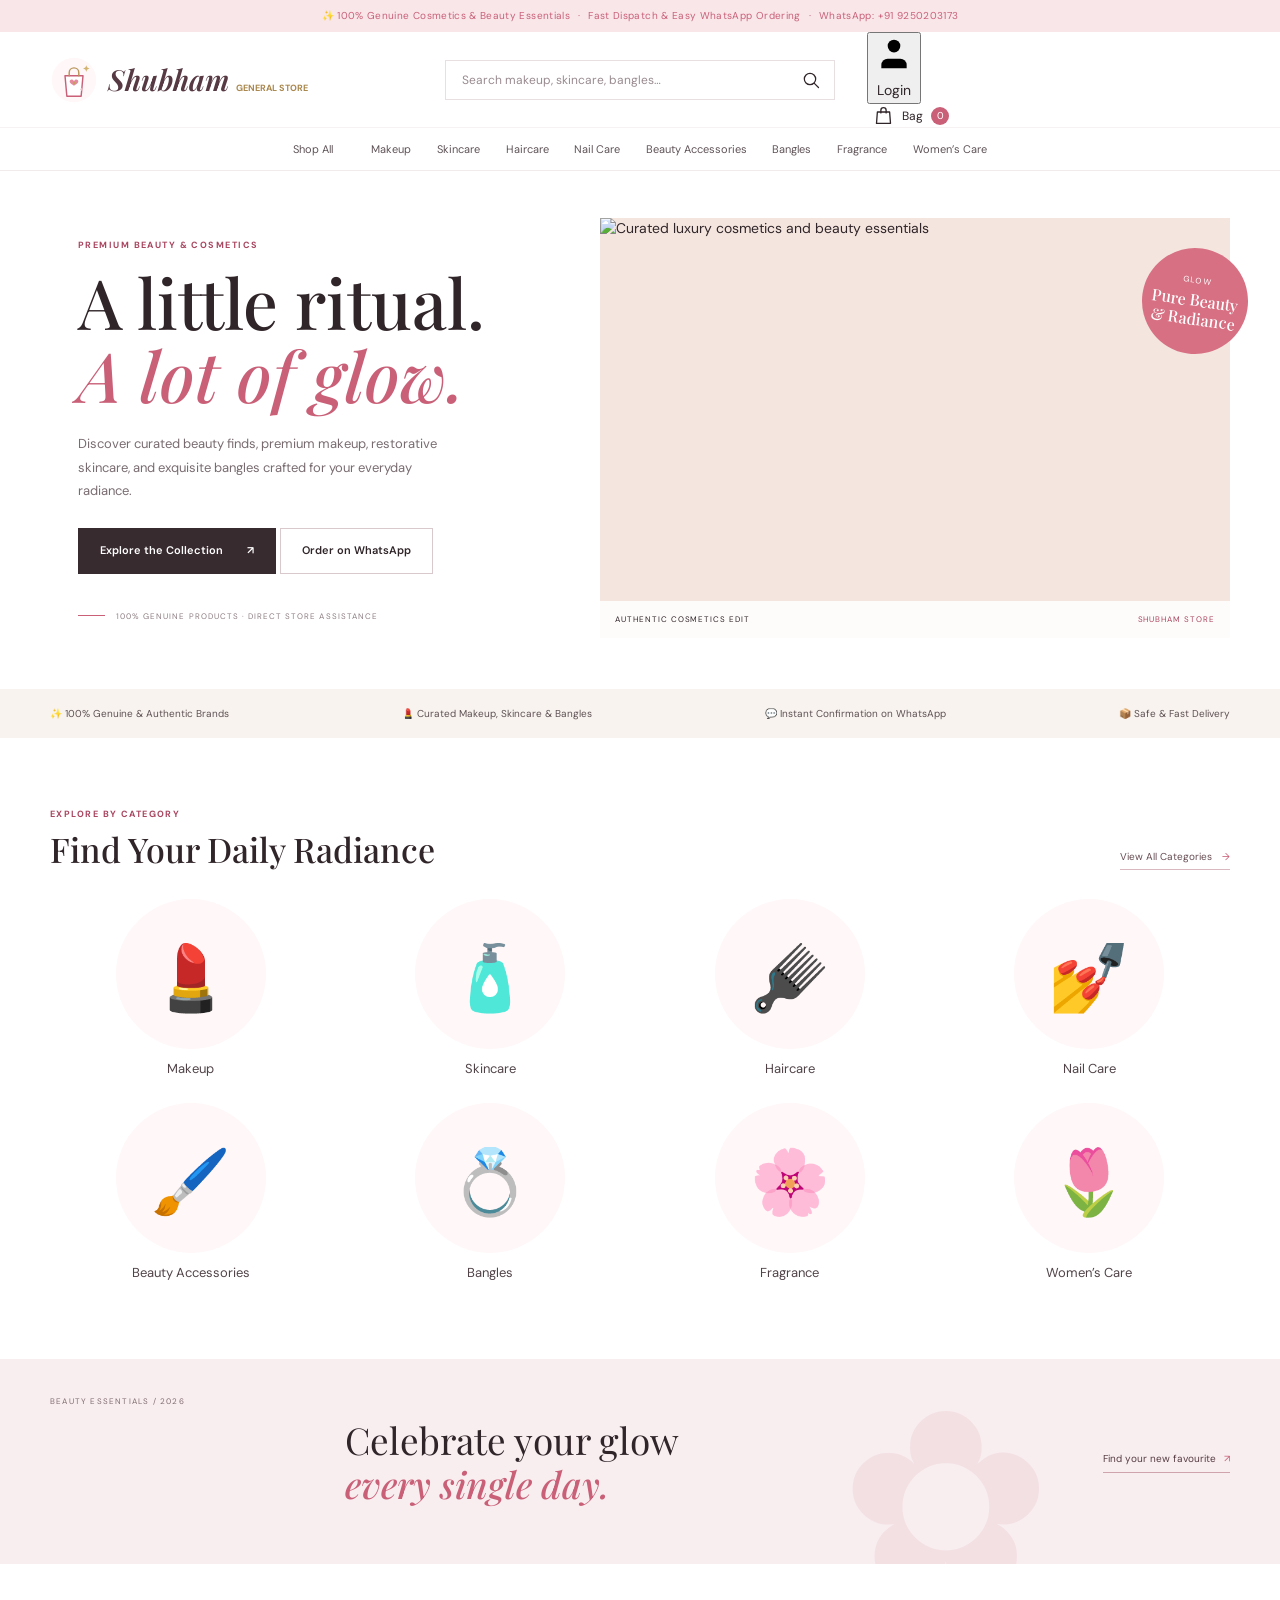
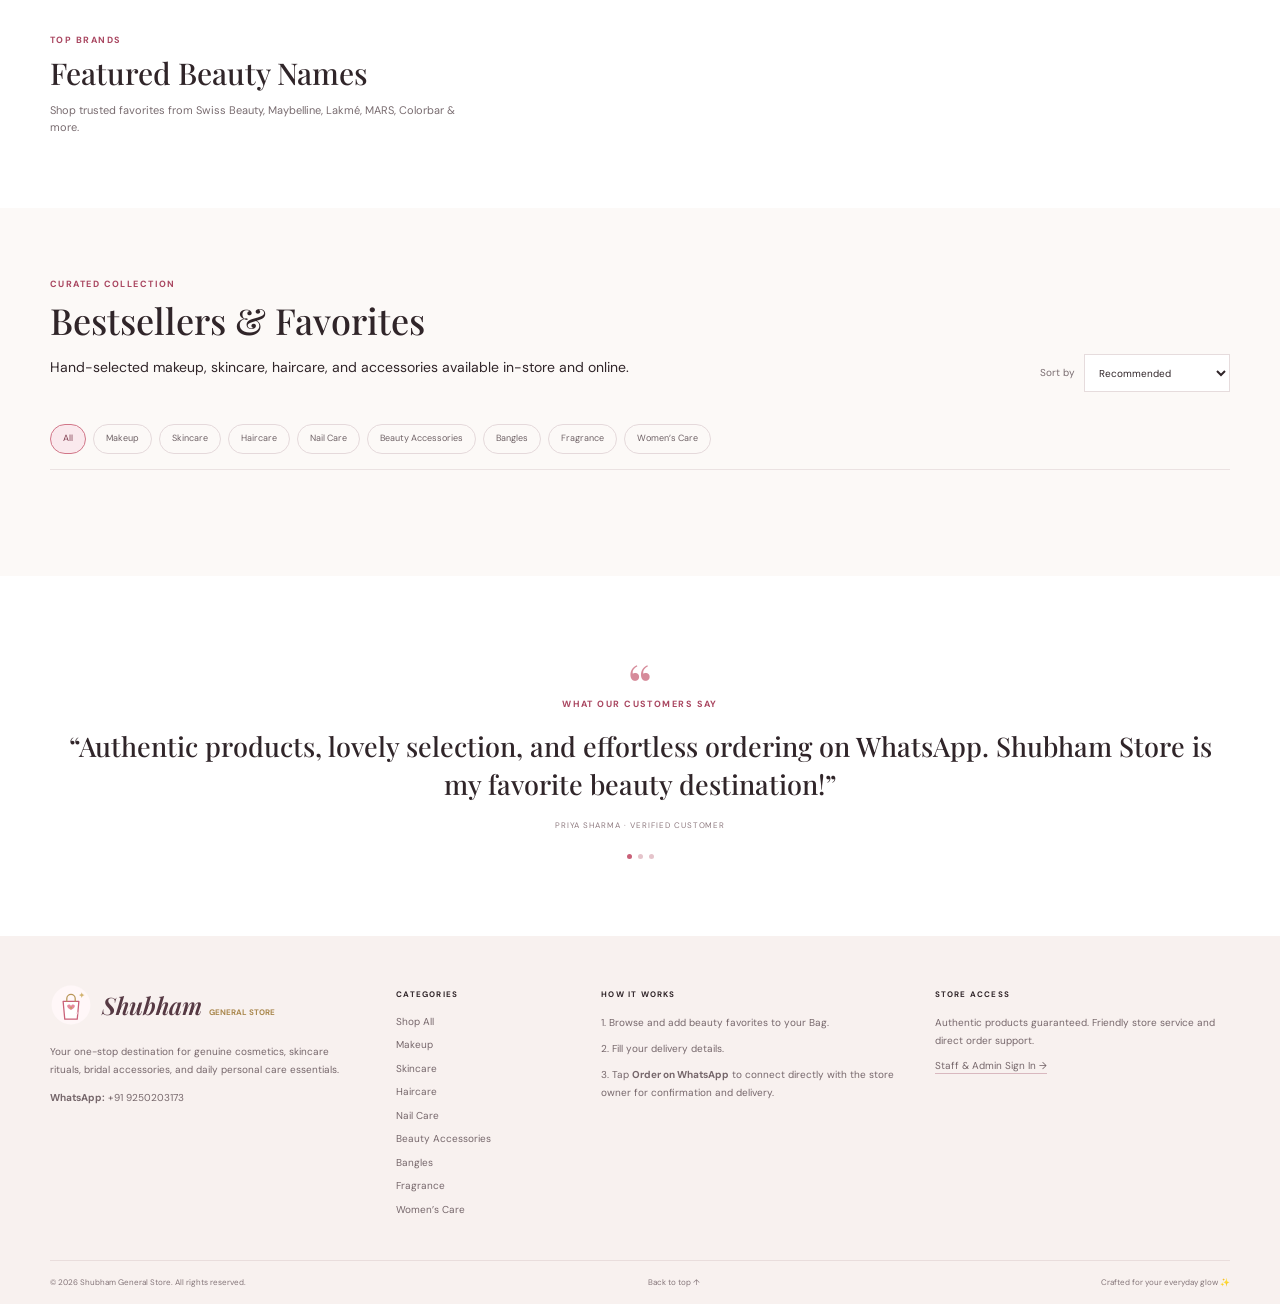
==== commit 4ae9ce49: "Update index.html" ====
--- a/index.html
+++ b/index.html
@@ -4,11 +4,11 @@
 	<meta charset="utf-8">
 	<meta name="viewport" content="width=device-width, initial-scale=1">
 	<meta name="theme-color" content="#fff8fa">
-	<meta name="description" content="Shop cosmetics and beauty essentials at Shubham General Store.">
-	<title>Shubham General Store | Cosmetics and beauty</title>
+	<meta name="description" content="Shop cosmetics, skincare, fragrance, bangles, and beauty essentials at Shubham Cosmetic & General Store. Authentic products with easy WhatsApp ordering.">
+	<title>Shubham Cosmetic & General Store | Premium Beauty & Cosmetics</title>
 	<link rel="preconnect" href="https://fonts.googleapis.com">
 	<link rel="preconnect" href="https://fonts.gstatic.com" crossorigin>
-	<link href="https://fonts.googleapis.com/css2?family=DM+Sans:wght@400;500;600;700&family=Playfair+Display:wght@500;600;700&display=swap" rel="stylesheet">
+	<link href="https://fonts.googleapis.com/css2?family=DM+Sans:ital,wght@0,400;0,500;0,600;0,700;1,400&family=Playfair+Display:ital,wght@0,500;0,600;0,700;1,500;1,600&display=swap" rel="stylesheet">
 	<link rel="icon" type="image/svg+xml" href="assets/images/shubham-general-store-logo.svg">
 	<link rel="stylesheet" href="style.css">
 	<script src="https://cdn.jsdelivr.net/npm/@supabase/supabase-js@2" defer></script>
@@ -17,26 +17,53 @@
 	<script src="script.js" defer></script>
 </head>
 <body>
-	<div class="announcement" id="top">A little beauty, delivered with love <span>·</span> Demo store, prices and offers are for display only</div>
+	<div class="announcement" id="top">
+		<span>✨ 100% Genuine Cosmetics & Beauty Essentials</span>
+		<span class="sep">·</span>
+		<span>Fast Dispatch & Easy WhatsApp Ordering</span>
+		<span class="sep">·</span>
+		<span>WhatsApp: +91 9250203173</span>
+	</div>
+
 	<header class="site-header">
 		<div class="header-main page-width">
-			<button class="icon-button menu-toggle" id="menuToggle" type="button" aria-label="Open navigation" aria-expanded="false"><span></span><span></span><span></span></button>
-			<a class="brand-mark" href="#top" data-store-home aria-label="Shubham General Store home"><img class="brand-logo" src="assets/images/shubham-general-store-logo.svg" alt=""><span class="brand-wordmark" data-store-wordmark><span class="brand-primary">Shubham</span><span class="brand-subtitle">GENERAL STORE</span></span></a>
+			<button class="icon-button menu-toggle" id="menuToggle" type="button" aria-label="Open navigation" aria-expanded="false">
+				<span></span><span></span><span></span>
+			</button>
+
+			<a class="brand-mark" href="#top" data-store-home aria-label="Shubham Cosmetic and General Store home">
+				<img class="brand-logo" src="assets/images/shubham-general-store-logo.svg" alt="Shubham Store Logo" width="48" height="48">
+				<span class="brand-wordmark" data-store-wordmark>
+					<span class="brand-primary">Shubham</span>
+					<span class="brand-subtitle">COSMETIC & GENERAL STORE</span>
+				</span>
+			</a>
+
 			<form class="search-form" id="searchForm" role="search">
 				<label class="visually-hidden" for="searchInput">Search products, brands and categories</label>
-				<input id="searchInput" type="search" placeholder="Search your beauty favourites" autocomplete="off">
-				<button type="submit" aria-label="Search"><svg viewBox="0 0 24 24" aria-hidden="true"><circle cx="10.8" cy="10.8" r="6.8"></circle><path d="m16 16 5 5"></path></svg></button>
+				<input id="searchInput" type="search" placeholder="Search makeup, skincare, bangles…" autocomplete="off">
+				<button type="submit" aria-label="Search">
+					<svg viewBox="0 0 24 24" aria-hidden="true"><circle cx="10.8" cy="10.8" r="6.8"></circle><path d="m16 16 5 5"></path></svg>
+				</button>
 			</form>
-			<button class="cart-trigger" id="openCart" type="button" aria-label="Open shopping bag, 0 items"><svg viewBox="0 0 24 24" aria-hidden="true"><path d="M5 8h14l1 13H4L5 8Z"></path><path d="M9 9V6a3 3 0 0 1 6 0v3"></path></svg><span class="cart-label">Bag</span><span class="cart-count" id="cartCount">0</span></button>
-
-<button class="login-button" id="customerLoginButton" type="button">
-  Login
-</button>
-
-		</div>
+
+			<div class="header-actions">
+				<button class="header-user-btn" id="customerLoginButton" type="button" aria-label="Customer account">
+					<svg viewBox="0 0 24 24" aria-hidden="true" class="user-icon"><path d="M20 21v-2a4 4 0 0 0-4-4H8a4 4 0 0 0-4 4v2"></path><circle cx="12" cy="7" r="4"></circle></svg>
+					<span class="user-btn-text" id="customerButtonText">Login</span>
+				</button>
+
+				<button class="cart-trigger" id="openCart" type="button" aria-label="Open shopping bag, 0 items">
+					<svg viewBox="0 0 24 24" aria-hidden="true"><path d="M5 8h14l1 13H4L5 8Z"></path><path d="M9 9V6a3 3 0 0 1 6 0v3"></path></svg>
+					<span class="cart-label">Bag</span>
+					<span class="cart-count" id="cartCount">0</span>
+				</button>
+			</div>
+		</div>
+
 		<nav class="main-nav" id="mainNav" aria-label="Main navigation">
 			<div class="page-width nav-inner">
-				<a href="#shop" data-nav-category="All">Shop all</a>
+				<a href="#shop" data-nav-category="All" class="nav-active">Shop All</a>
 				<div class="nav-category-links" id="navCategoryLinks"></div>
 			</div>
 		</nav>
@@ -45,122 +72,266 @@
 	<main id="home">
 		<section class="hero page-width" aria-labelledby="heroTitle">
 			<div class="hero-copy">
-				<p class="eyebrow">YOUR BEAUTY, YOUR WAY</p>
-				<h1 id="heroTitle">A little ritual.<br><em>A lot of you.</em></h1>
-				<p class="hero-description">The feel-good finds for every version of you, from everyday essentials to just-because treats.</p>
-				<a class="button button-dark" href="#shop">Explore the edit <span aria-hidden="true">↗</span></a>
-				<div class="hero-note"><span class="note-rule"></span> BEAUTY PICKS, THOUGHTFULLY GATHERED</div>
+				<p class="eyebrow">PREMIUM BEAUTY & COSMETICS</p>
+				<h1 id="heroTitle">A little ritual.<br><em>A lot of glow.</em></h1>
+				<p class="hero-description">Discover curated beauty finds, premium makeup, restorative skincare, and exquisite bangles crafted for your everyday radiance.</p>
+				<div class="hero-cta-group">
+					<a class="button button-dark" href="#shop">Explore the Collection <span aria-hidden="true">↗</span></a>
+					<a class="button button-outline whatsapp-hero-btn" href="https://wa.me/919250203173" target="_blank" rel="noopener noreferrer">Order on WhatsApp</a>
+				</div>
+				<div class="hero-note">
+					<span class="note-rule"></span> 100% GENUINE PRODUCTS · DIRECT STORE ASSISTANCE
+				</div>
 			</div>
 			<div class="hero-visual">
-				<img src="https://images.unsplash.com/photo-1596462502278-27bfdc403348?auto=format&fit=crop&w=1200&q=85" alt="A curated collection of makeup and beauty products" fetchpriority="high">
-				<div class="hero-sticker"><span>LOVE</span><strong>the skin<br>you're in</strong></div>
-				<div class="hero-caption">THE EVERYDAY BEAUTY EDIT <span>01 / 06</span></div>
-			</div>
-		</section>
-
-		<section class="trust-strip" aria-label="Store information">
-			<div class="page-width trust-inner"><span>✳ Curated beauty finds</span><span>✳ Multiple much-loved brands</span><span>✳ Orders confirmed on WhatsApp</span><span class="demo-note">Demo storefront · No verified stock or offers</span></div>
+				<img src="https://images.unsplash.com/photo-1596462502278-27bfdc403348?auto=format&fit=crop&w=1200&q=85" alt="Curated luxury cosmetics and beauty essentials" fetchpriority="high">
+				<div class="hero-sticker">
+					<span>GLOW</span>
+					<strong>Pure Beauty<br>& Radiance</strong>
+				</div>
+				<div class="hero-caption">
+					AUTHENTIC COSMETICS EDIT <span>SHUBHAM STORE</span>
+				</div>
+			</div>
+		</section>
+
+		<section class="trust-strip" aria-label="Store highlights">
+			<div class="page-width trust-inner">
+				<span><span class="trust-icon">✨</span> 100% Genuine & Authentic Brands</span>
+				<span><span class="trust-icon">💄</span> Curated Makeup, Skincare & Bangles</span>
+				<span><span class="trust-icon">💬</span> Instant Confirmation on WhatsApp</span>
+				<span><span class="trust-icon">📦</span> Safe & Fast Delivery</span>
+			</div>
 		</section>
 
 		<section class="category-section page-width" aria-labelledby="categoryTitle">
-			<div class="section-heading compact-heading"><div><p class="eyebrow">FIND YOUR FEEL</p><h2 id="categoryTitle">A good place to start</h2></div><a class="text-link" href="#shop">See everything <span aria-hidden="true">→</span></a></div>
+			<div class="section-heading compact-heading">
+				<div>
+					<p class="eyebrow">EXPLORE BY CATEGORY</p>
+					<h2 id="categoryTitle">Find Your Daily Radiance</h2>
+				</div>
+				<a class="text-link" href="#shop">View All Categories <span aria-hidden="true">→</span></a>
+			</div>
 			<div class="category-list" id="categoryList"></div>
 		</section>
 
-		<section class="promo-band" aria-label="Beauty edit">
-			<div class="page-width promo-content"><span class="promo-index">THE BEAUTY NOTE / 01</span><p>Good skin days<br><em>start with you.</em></p><a href="#shop" class="promo-link">Find your next favourite <span aria-hidden="true">↗</span></a><span class="promo-flower" aria-hidden="true">✿</span></div>
+		<section class="promo-band" aria-label="Beauty inspiration">
+			<div class="page-width promo-content">
+				<span class="promo-index">BEAUTY ESSENTIALS / 2026</span>
+				<p>Celebrate your glow<br><em>every single day.</em></p>
+				<a href="#shop" class="promo-link">Find your new favourite <span aria-hidden="true">↗</span></a>
+				<span class="promo-flower" aria-hidden="true">✿</span>
+			</div>
 		</section>
 
 		<section class="brand-section page-width" aria-labelledby="brandTitle">
-			<div class="brand-heading"><p class="eyebrow">THE NAMES YOU LOVE</p><h2 id="brandTitle">A lovely little line-up</h2><p>Explore demo picks from familiar favourites.</p></div>
+			<div class="brand-heading">
+				<p class="eyebrow">TOP BRANDS</p>
+				<h2 id="brandTitle">Featured Beauty Names</h2>
+				<p>Shop trusted favorites from Swiss Beauty, Maybelline, Lakmé, MARS, Colorbar & more.</p>
+			</div>
 			<div class="brand-list" id="brandList"></div>
 		</section>
 
 		<section class="shop-section" id="shop" aria-labelledby="shopTitle">
 			<div class="page-width">
-				<div class="section-heading shop-heading"><div><p class="eyebrow">THE GOOD STUFF</p><h2 id="shopTitle">Bestsellers, picked for you</h2><p class="demo-disclaimer">Demo popularity and sample prices only; product availability, discounts and sales are not verified.</p></div>
-					<label class="sort-control">Sort by <select id="sortSelect" aria-label="Sort products"><option value="popular">Popularity</option><option value="price-ascending">Price: low to high</option><option value="price-descending">Price: high to low</option></select></label>
-				</div>
-				<div class="shop-tools"><div class="filter-list" id="filterList" aria-label="Filter products by category"></div><span class="result-count" id="resultCount" aria-live="polite"></span></div>
+				<div class="section-heading shop-heading">
+					<div>
+						<p class="eyebrow">CURATED COLLECTION</p>
+						<h2 id="shopTitle">Bestsellers & Favorites</h2>
+						<p class="shop-disclaimer">Hand-selected makeup, skincare, haircare, and accessories available in-store and online.</p>
+					</div>
+					<label class="sort-control">
+						Sort by
+						<select id="sortSelect" aria-label="Sort products">
+							<option value="popular">Recommended</option>
+							<option value="price-ascending">Price: Low to High</option>
+							<option value="price-descending">Price: High to Low</option>
+						</select>
+					</label>
+				</div>
+
+				<div class="shop-tools">
+					<div class="filter-list" id="filterList" aria-label="Filter products by category"></div>
+					<span class="result-count" id="resultCount" aria-live="polite"></span>
+				</div>
+
 				<div class="product-grid" id="productGrid" aria-live="polite"></div>
-				<div class="empty-results" id="emptyResults" hidden><span class="empty-mark" aria-hidden="true">✿</span><h3>No beauty finds just yet</h3><p>Try another search or browse all our demo products.</p><button class="button button-outline" id="resetFilters" type="button">Show all products</button></div>
+
+				<div class="empty-results" id="emptyResults" hidden>
+					<span class="empty-mark" aria-hidden="true">✿</span>
+					<h3>No products found</h3>
+					<p>Try another search or browse all categories.</p>
+					<button class="button button-outline" id="resetFilters" type="button">Show All Products</button>
+				</div>
 			</div>
 		</section>
 
 		<section class="review-section page-width" aria-labelledby="reviewTitle">
-			<div class="review-mark" aria-hidden="true">“</div><p class="eyebrow">A NOTE FROM OUR DEMO GUESTBOOK</p><h2 id="reviewTitle">“A little moment of me-time,<br>wrapped up beautifully.”</h2><p class="review-byline">DEMO REVIEW · EXAMPLE CONTENT ONLY</p><div class="review-dots" aria-hidden="true"><span></span><span></span><span></span></div>
+			<div class="review-mark" aria-hidden="true">“</div>
+			<p class="eyebrow">WHAT OUR CUSTOMERS SAY</p>
+			<h2 id="reviewTitle">“Authentic products, lovely selection, and effortless ordering on WhatsApp. Shubham Store is my favorite beauty destination!”</h2>
+			<p class="review-byline">PRIYA SHARMA · VERIFIED CUSTOMER</p>
+			<div class="review-dots" aria-hidden="true"><span></span><span></span><span></span></div>
 		</section>
 	</main>
 
 	<footer class="site-footer">
-		<div class="page-width footer-main"><div class="footer-brand"><a class="brand-mark" href="#top" data-store-home aria-label="Shubham General Store home"><img class="brand-logo" src="assets/images/shubham-general-store-logo.svg" alt=""><span class="brand-wordmark" data-store-wordmark><span class="brand-primary">Shubham</span><span class="brand-subtitle">GENERAL STORE</span></span></a><p>Beauty that feels like you.<br>Curated with a little extra love.</p></div>
-			<div class="footer-column"><h2>EXPLORE</h2><a href="#shop" data-nav-category="All">Shop all</a><div class="footer-category-links" id="footerCategoryLinks"></div></div>
-			<div class="footer-column"><h2>THE DETAILS</h2><p>Demo storefront for browsing and WhatsApp order requests. The store owner must confirm products, availability, delivery charges and final amount.</p></div>
-			<div class="footer-column"><h2>GOOD TO KNOW</h2><p>Sample product details, prices, discounts and the review above are illustrative demo content. No order is saved by this website.</p><a class="footer-admin-link" href="admin.html">Admin Panel sign in</a></div>
-		</div>
-		<div class="footer-bottom page-width"><span>© 2026 <span data-store-name>Shubham General Store</span> · Demo storefront</span><a href="#top">Back to top ↑</a><span>Made for your everyday glow</span></div>
+		<div class="page-width footer-main">
+			<div class="footer-brand">
+				<a class="brand-mark" href="#top" data-store-home aria-label="Shubham Cosmetic and General Store home">
+					<img class="brand-logo" src="assets/images/shubham-general-store-logo.svg" alt="Shubham Store Logo" width="42" height="42">
+					<span class="brand-wordmark" data-store-wordmark>
+						<span class="brand-primary">Shubham</span>
+						<span class="brand-subtitle">COSMETIC & GENERAL STORE</span>
+					</span>
+				</a>
+				<p>Your one-stop destination for genuine cosmetics, skincare rituals, bridal accessories, and daily personal care essentials.</p>
+				<p class="footer-contact"><strong>WhatsApp:</strong> +91 9250203173</p>
+			</div>
+
+			<div class="footer-column">
+				<h2>CATEGORIES</h2>
+				<a href="#shop" data-nav-category="All">Shop All</a>
+				<div class="footer-category-links" id="footerCategoryLinks"></div>
+			</div>
+
+			<div class="footer-column">
+				<h2>HOW IT WORKS</h2>
+				<p>1. Browse and add beauty favorites to your Bag.</p>
+				<p>2. Fill your delivery details.</p>
+				<p>3. Tap <strong>Order on WhatsApp</strong> to connect directly with the store owner for confirmation and delivery.</p>
+			</div>
+
+			<div class="footer-column">
+				<h2>STORE ACCESS</h2>
+				<p>Authentic products guaranteed. Friendly store service and direct order support.</p>
+				<a class="footer-admin-link" href="admin.html">Staff & Admin Sign In →</a>
+			</div>
+		</div>
+
+		<div class="footer-bottom page-width">
+			<span>© 2026 <span data-store-name>Shubham Cosmetic & General Store</span>. All rights reserved.</span>
+			<a href="#top" class="back-to-top">Back to top ↑</a>
+			<span>Crafted for your everyday glow ✨</span>
+		</div>
 	</footer>
 
-	<dialog class="admin-dialog" id="adminDialog" aria-labelledby="adminTitle">
-		<div class="admin-dialog-header"><div><p class="eyebrow">DEMO MODE · LOCAL ONLY</p><h2 id="adminTitle">Product manager</h2></div><button class="dialog-close" type="button" data-close-dialog="adminDialog" aria-label="Close product manager">×</button></div>
-		<p class="admin-warning">LOCAL DEMO ONLY: no login, backend, shared inventory, or permanent storage across devices. Product details and photos stay in this browser. Verify actual details before publishing.</p>
-		<section class="bulk-import" aria-labelledby="bulkImportTitle">
-			<div><h3 id="bulkImportTitle">Add multiple products with CSV</h3><p>Import 10 or more rows in one go. Use your actual details; imported products stay unpublished unless the CSV explicitly says true.</p><a href="products-import-template.csv" download>Download blank CSV template</a></div>
-			<div class="bulk-import-controls"><label class="field-label" for="bulkCsvFile">Product CSV<input id="bulkCsvFile" type="file" accept=".csv,text/csv"></label><button class="button button-outline" id="importCsvButton" type="button">Review CSV</button><label class="bulk-option"><input id="allowDuplicateProducts" type="checkbox"> Allow duplicate name + brand</label><p class="form-feedback" id="bulkImportFeedback" role="status" aria-live="polite"></p></div>
-		</section>
-		<details class="bulk-manual" id="bulkManualProducts">
-			<summary>Add multiple products in rows</summary>
-			<p class="bulk-manual-note">Start with 10 rows, then add more if needed. Empty rows are ignored; incomplete rows must be fixed before preview.</p>
-			<div class="bulk-entry-toolbar"><button class="button button-outline" id="addAnotherProduct" type="button">Add Another Product</button><label class="bulk-option"><input id="publishBulkProducts" type="checkbox"> Publish all validated products after saving</label></div>
-			<div class="bulk-product-rows" id="bulkProductRows"></div>
-			<section class="bulk-preview" id="bulkProductPreview" hidden aria-labelledby="bulkPreviewTitle"><h3 id="bulkPreviewTitle">Product preview</h3><div class="bulk-preview-table-wrap"><table class="bulk-preview-table"><thead><tr><th>Product</th><th>Category</th><th>Price / MRP</th><th>Variants</th><th>Stock</th><th>Image</th><th>Check</th></tr></thead><tbody id="bulkPreviewRows"></tbody></table></div></section>
-			<div class="bulk-entry-actions"><button class="button button-outline" id="previewBulkProducts" type="button">Preview & Validate All</button><button class="button button-dark" id="saveAllProducts" type="button" disabled>Save All Products</button></div>
-			<p class="form-feedback" id="bulkManualFeedback" role="status" aria-live="polite"></p>
-		</details>
-		<div class="admin-layout">
-			<form class="admin-form" id="adminProductForm" novalidate>
-				<h3 id="adminFormTitle">Add a product</h3>
-				<input type="hidden" id="adminProductId" name="productId">
-				<div class="admin-fields">
-					<label class="field-label" for="adminBrand">Brand <span>*</span><input id="adminBrand" name="brand" required maxlength="60"></label>
-					<label class="field-label" for="adminName">Product name <span>*</span><input id="adminName" name="name" required maxlength="100"></label>
-					<label class="field-label" for="adminCategory">Category <span>*</span><select id="adminCategory" name="category" required><option value="">Choose category</option></select><small id="adminCategoryNote"></small></label>
-					<label class="field-label" for="adminStockQuantity">Stock quantity <span>*</span><input id="adminStockQuantity" name="stockQuantity" type="number" min="0" step="1" required placeholder="0"><small>0 means out of stock.</small></label>
-					<label class="field-label" for="adminPrice">Selling price in INR <span>*</span><input id="adminPrice" name="price" type="number" min="1" step="1" required></label>
-					<label class="field-label" for="adminOriginalPrice">Original price in INR <span class="optional-label">Optional</span><input id="adminOriginalPrice" name="originalPrice" type="number" min="0" step="1"></label>
-					<label class="field-label field-wide" for="adminImage">Image path or Unsplash photo ID <span class="optional-label">Use this or upload below</span><input id="adminImage" name="image" placeholder="assets/images/lipstick.jpg"><small>Local path, photo-… Unsplash ID, or HTTPS image URL.</small></label>
-					<label class="field-label field-wide" for="adminImageFile">Upload product photo <span class="optional-label">Optional</span><input id="adminImageFile" name="imageFile" type="file" accept="image/*"><small>Image is compressed and saved only in this browser; storage space is limited.</small></label>
-					<div class="admin-image-preview field-wide" id="adminImagePreview"><span>Photo preview</span><img alt="Product image preview" hidden></div>
-					<label class="field-label field-wide" for="adminDescription">Description <span>*</span><textarea id="adminDescription" name="description" rows="3" required maxlength="400"></textarea></label>
-					<label class="field-label field-wide" for="adminShades">Size, shade or variant <span class="optional-label">Optional, separate with | or comma</span><input id="adminShades" name="shades" placeholder="Rose | Berry | 50 ml"></label>
-					<label class="publish-field field-wide" for="adminPublished"><input id="adminPublished" name="published" type="checkbox"><span>Publish this owner-entered product in the public catalogue</span></label>
-				</div>
-				<div class="admin-form-actions"><button class="button button-dark" id="adminSaveButton" type="submit">Add product</button><button class="button button-outline" id="clearAdminForm" type="button">Clear form</button></div>
-				<p class="form-feedback" id="adminFeedback" role="status" aria-live="polite"></p>
+	<!-- Customer Profile Dialog -->
+	<dialog class="profile-dialog" id="profileDialog" aria-labelledby="profileTitle">
+		<div class="profile-dialog-header">
+			<div>
+				<p class="eyebrow">CUSTOMER ACCOUNT</p>
+				<h2 id="profileTitle">Your Profile</h2>
+			</div>
+			<button class="dialog-close" type="button" data-close-dialog="profileDialog" aria-label="Close profile">×</button>
+		</div>
+
+		<div class="profile-content">
+			<div class="profile-status-bar" id="profileStatusBar">
+				<div class="profile-avatar" id="profileAvatar">👤</div>
+				<div>
+					<p class="profile-email" id="profileUserEmail">Not logged in</p>
+					<span class="profile-badge" id="profileBadge">Guest</span>
+				</div>
+			</div>
+
+			<form class="profile-form" id="customerProfileForm" novalidate>
+				<div class="form-grid">
+					<label class="field-label" for="profileName">Full Name <span>*</span>
+						<input id="profileName" name="profileName" autocomplete="name" required maxlength="80" placeholder="Your full name">
+					</label>
+
+					<label class="field-label" for="profilePhone">Mobile Number <span>*</span>
+						<input id="profilePhone" name="profilePhone" type="tel" inputmode="tel" autocomplete="tel" placeholder="10-digit mobile number" required>
+					</label>
+
+					<label class="field-label field-wide" for="profileAddress">Delivery Address <span>*</span>
+						<textarea id="profileAddress" name="profileAddress" autocomplete="street-address" rows="3" maxlength="300" placeholder="House/Flat number, Street, Landmark" required></textarea>
+					</label>
+
+					<label class="field-label" for="profileCity">City <span>*</span>
+						<input id="profileCity" name="profileCity" autocomplete="address-level2" maxlength="60" placeholder="Your city" required>
+					</label>
+
+					<label class="field-label" for="profilePin">PIN Code <span>*</span>
+						<input id="profilePin" name="profilePin" inputmode="numeric" autocomplete="postal-code" maxlength="6" placeholder="6-digit PIN code" required>
+					</label>
+				</div>
+
+				<p class="form-feedback" id="profileFeedback" role="status" aria-live="polite"></p>
+
+				<div class="profile-actions">
+					<button class="button button-dark" type="submit" id="saveProfileBtn">Save Profile</button>
+					<button class="button button-outline" type="button" id="profileLogoutBtn">Sign Out</button>
+				</div>
 			</form>
-			<section class="admin-catalog" aria-labelledby="adminCatalogTitle"><div class="admin-catalog-heading"><h3 id="adminCatalogTitle">Products in this browser</h3><span id="adminProductCount"></span></div><div class="admin-source-actions"><span>Browser edits override products.js on this device.</span><button type="button" id="restoreSourceCatalog">Reset to products.js</button></div><div id="adminProductList"></div></section>
 		</div>
 	</dialog>
 
-	<dialog class="product-dialog" id="productDialog" aria-labelledby="detailName"><button class="dialog-close" type="button" data-close-dialog="productDialog" aria-label="Close product details">×</button><div id="productDetail"></div></dialog>
-
-	<dialog class="cart-dialog" id="cartDialog" aria-labelledby="cartTitle"><div class="cart-header"><div><p class="eyebrow">YOUR LITTLE EDIT</p><h2 id="cartTitle">Your bag <span id="cartTitleCount"></span></h2></div><button class="dialog-close" type="button" data-close-dialog="cartDialog" aria-label="Close shopping bag">×</button></div>
+	<!-- Product Detail Dialog -->
+	<dialog class="product-dialog" id="productDialog" aria-labelledby="detailName">
+		<button class="dialog-close" type="button" data-close-dialog="productDialog" aria-label="Close product details">×</button>
+		<div id="productDetail"></div>
+	</dialog>
+
+	<!-- Cart & Checkout Dialog -->
+	<dialog class="cart-dialog" id="cartDialog" aria-labelledby="cartTitle">
+		<div class="cart-header">
+			<div>
+				<p class="eyebrow">YOUR SHOPPING BAG</p>
+				<h2 id="cartTitle">Your Bag <span id="cartTitleCount"></span></h2>
+			</div>
+			<button class="dialog-close" type="button" data-close-dialog="cartDialog" aria-label="Close shopping bag">×</button>
+		</div>
+
 		<div id="cartContents"></div>
+
 		<form class="checkout-form" id="checkoutForm" novalidate>
-			<div class="checkout-heading"><p class="eyebrow" data-store-name>Shubham General Store</p><h3>Delivery details</h3><p>We’ll prepare a message for you to review in WhatsApp.</p></div>
+			<div class="checkout-heading">
+				<p class="eyebrow" data-store-name>Shubham Cosmetic & General Store</p>
+				<h3>Delivery Details</h3>
+				<p>Your details are saved to your account and prefilled into WhatsApp.</p>
+			</div>
+
 			<div class="form-grid">
-				<label class="field-label" for="customerName">Full name <span>*</span><input id="customerName" name="customerName" autocomplete="name" required maxlength="80"></label>
-				<label class="field-label" for="customerPhone">Indian mobile number <span>*</span><input id="customerPhone" name="customerPhone" type="tel" inputmode="tel" autocomplete="tel" placeholder="10-digit mobile number" required></label>
-				<label class="field-label field-wide" for="customerAddress">Complete delivery address <span>*</span><textarea id="customerAddress" name="customerAddress" autocomplete="street-address" rows="3" maxlength="300" required></textarea></label>
-				<label class="field-label" for="customerPin">PIN code <span>*</span><input id="customerPin" name="customerPin" inputmode="numeric" autocomplete="postal-code" maxlength="6" placeholder="6 digits" required></label>
-				<label class="field-label field-wide" for="orderNotes">Order notes <span class="optional-label">Optional</span><textarea id="orderNotes" name="orderNotes" rows="2" maxlength="300" placeholder="Anything else the store should know?"></textarea></label>
-			</div>
+				<label class="field-label" for="customerName">Full Name <span>*</span>
+					<input id="customerName" name="customerName" autocomplete="name" required maxlength="80" placeholder="Your name">
+				</label>
+
+				<label class="field-label" for="customerPhone">Mobile Number <span>*</span>
+					<input id="customerPhone" name="customerPhone" type="tel" inputmode="tel" autocomplete="tel" placeholder="10-digit mobile number" required>
+				</label>
+
+				<label class="field-label field-wide" for="customerAddress">Complete Delivery Address <span>*</span>
+					<textarea id="customerAddress" name="customerAddress" autocomplete="street-address" rows="2" maxlength="300" placeholder="House/Flat number, Street, Landmark" required></textarea>
+				</label>
+
+				<label class="field-label" for="customerCity">City <span>*</span>
+					<input id="customerCity" name="customerCity" autocomplete="address-level2" maxlength="60" placeholder="City" required>
+				</label>
+
+				<label class="field-label" for="customerPin">PIN Code <span>*</span>
+					<input id="customerPin" name="customerPin" inputmode="numeric" autocomplete="postal-code" maxlength="6" placeholder="6 digits" required>
+				</label>
+
+				<label class="field-label field-wide" for="orderNotes">Order Notes <span class="optional-label">Optional</span>
+					<textarea id="orderNotes" name="orderNotes" rows="2" maxlength="300" placeholder="Any special instructions or preferred delivery time?"></textarea>
+				</label>
+			</div>
+
 			<div class="checkout-summary" id="checkoutSummary"></div>
-			<p class="checkout-disclaimer">The store owner must confirm availability, delivery charges and your final amount. Submitting opens WhatsApp; it does not save or send an order automatically.</p>
+
+			<p class="checkout-disclaimer">Order submission will open WhatsApp with your itemized summary. The store owner will confirm stock and delivery.</p>
 			<p class="form-feedback" id="formFeedback" role="status" aria-live="polite"></p>
-			<button class="button button-dark whatsapp-button" id="whatsappButton" type="submit"><span>Order on WhatsApp</span><span aria-hidden="true">↗</span></button>
+
+			<button class="button button-dark whatsapp-button" id="whatsappButton" type="submit">
+				<span>Order on WhatsApp</span>
+				<span aria-hidden="true">↗</span>
+			</button>
 		</form>
 	</dialog>
+
 	<div class="toast" id="toast" role="status" aria-live="polite"></div>
 </body>
 </html>
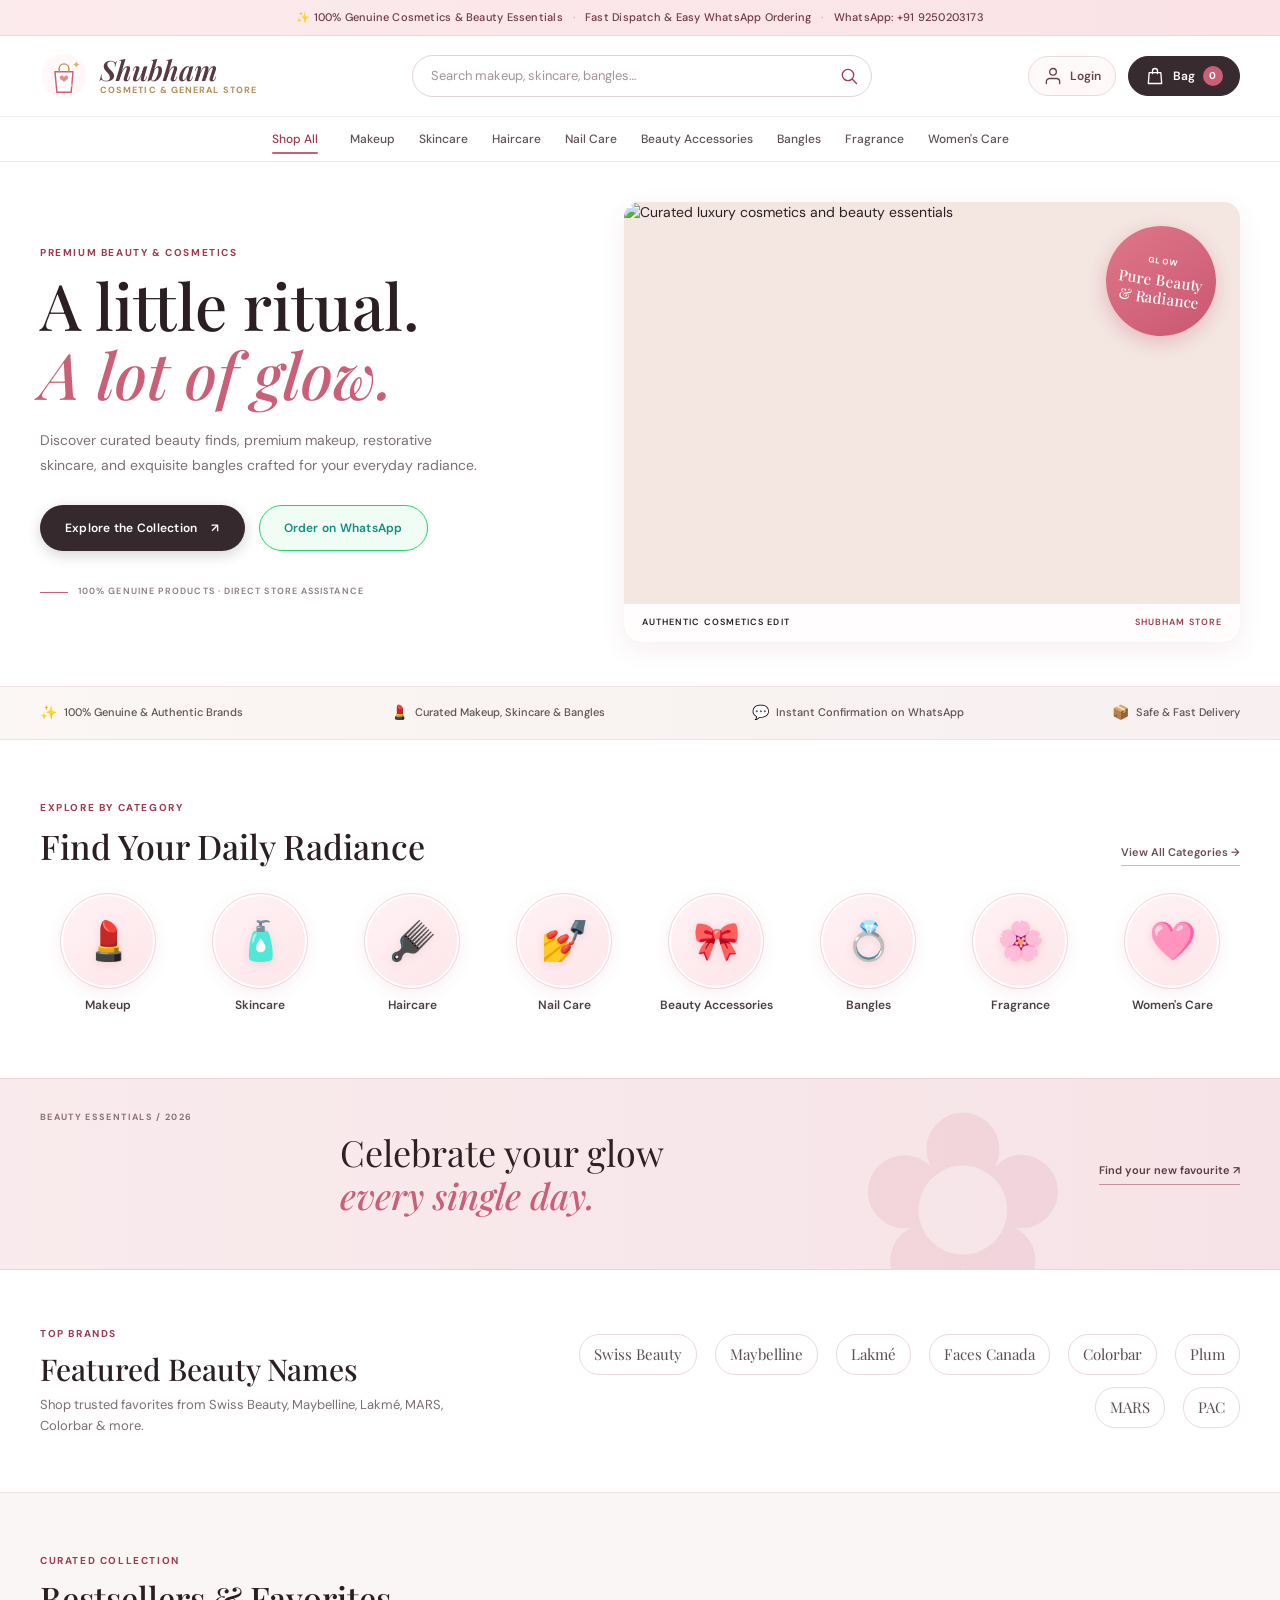
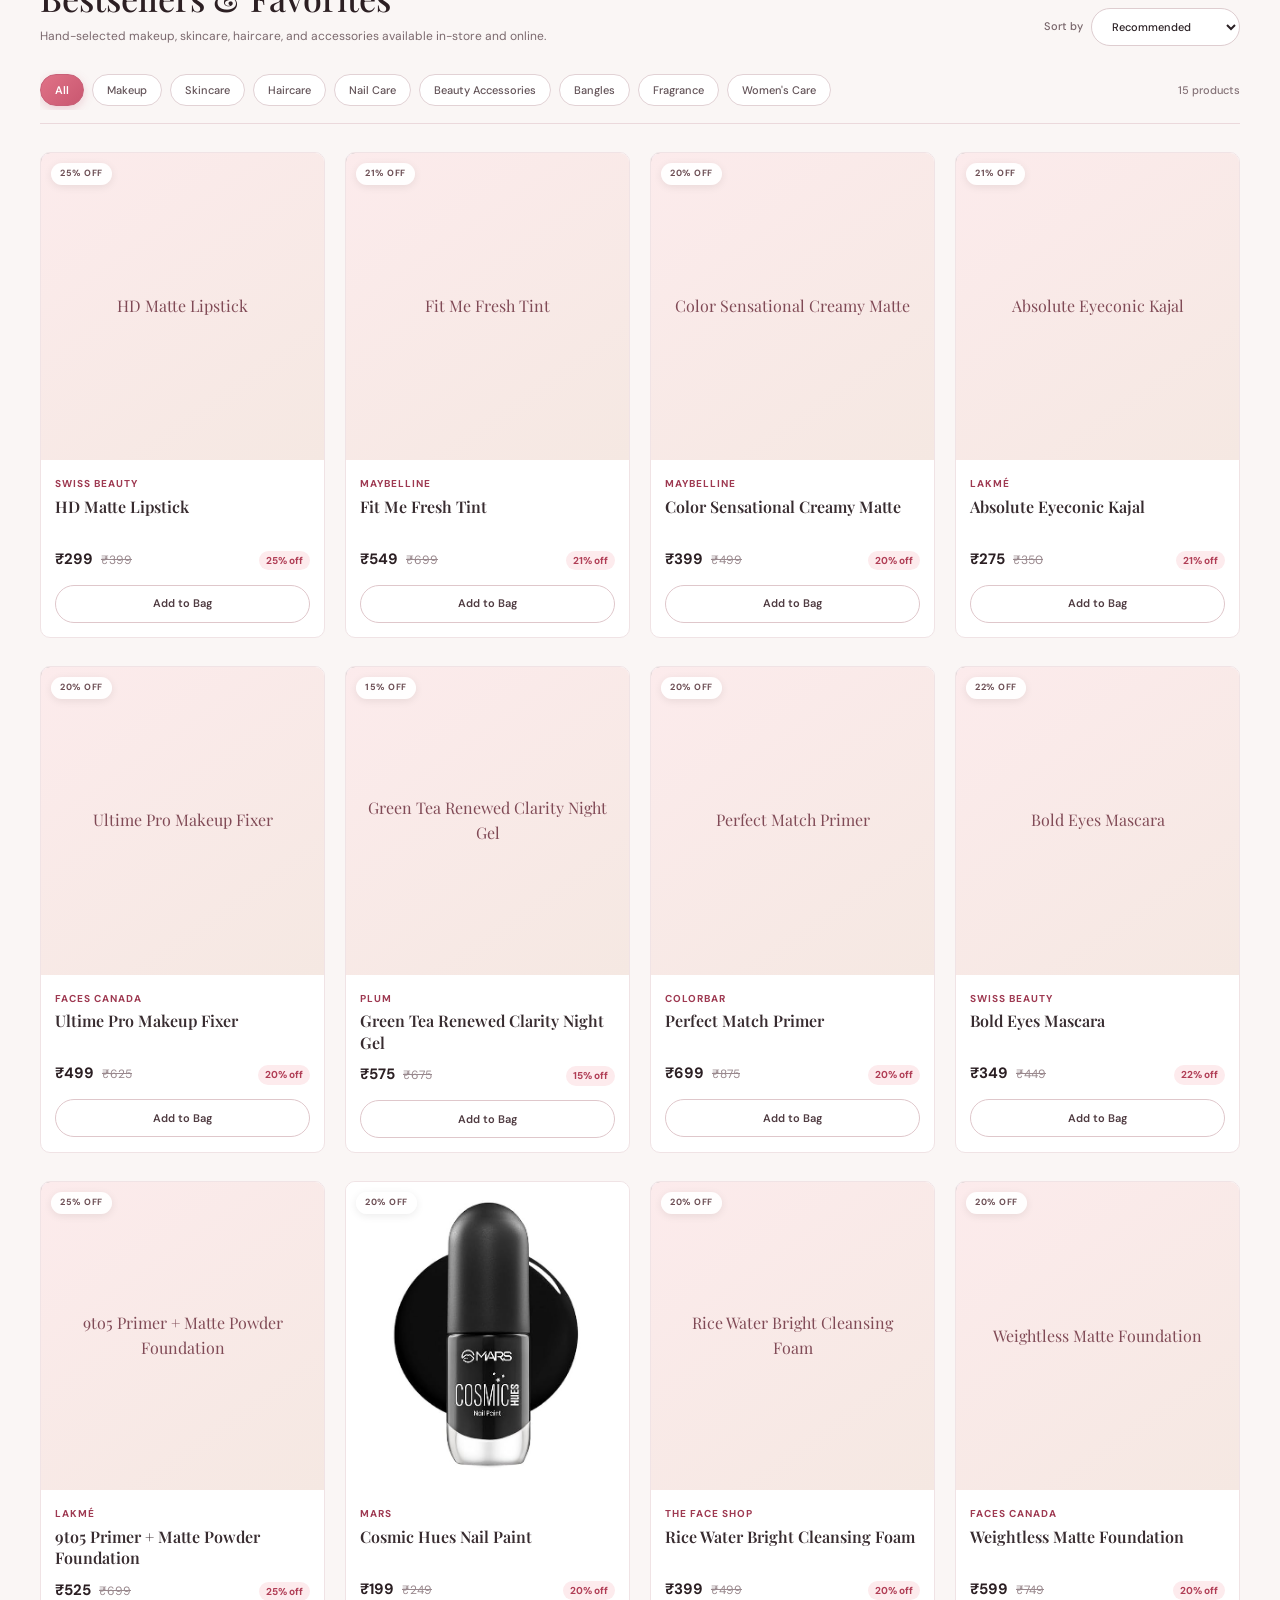
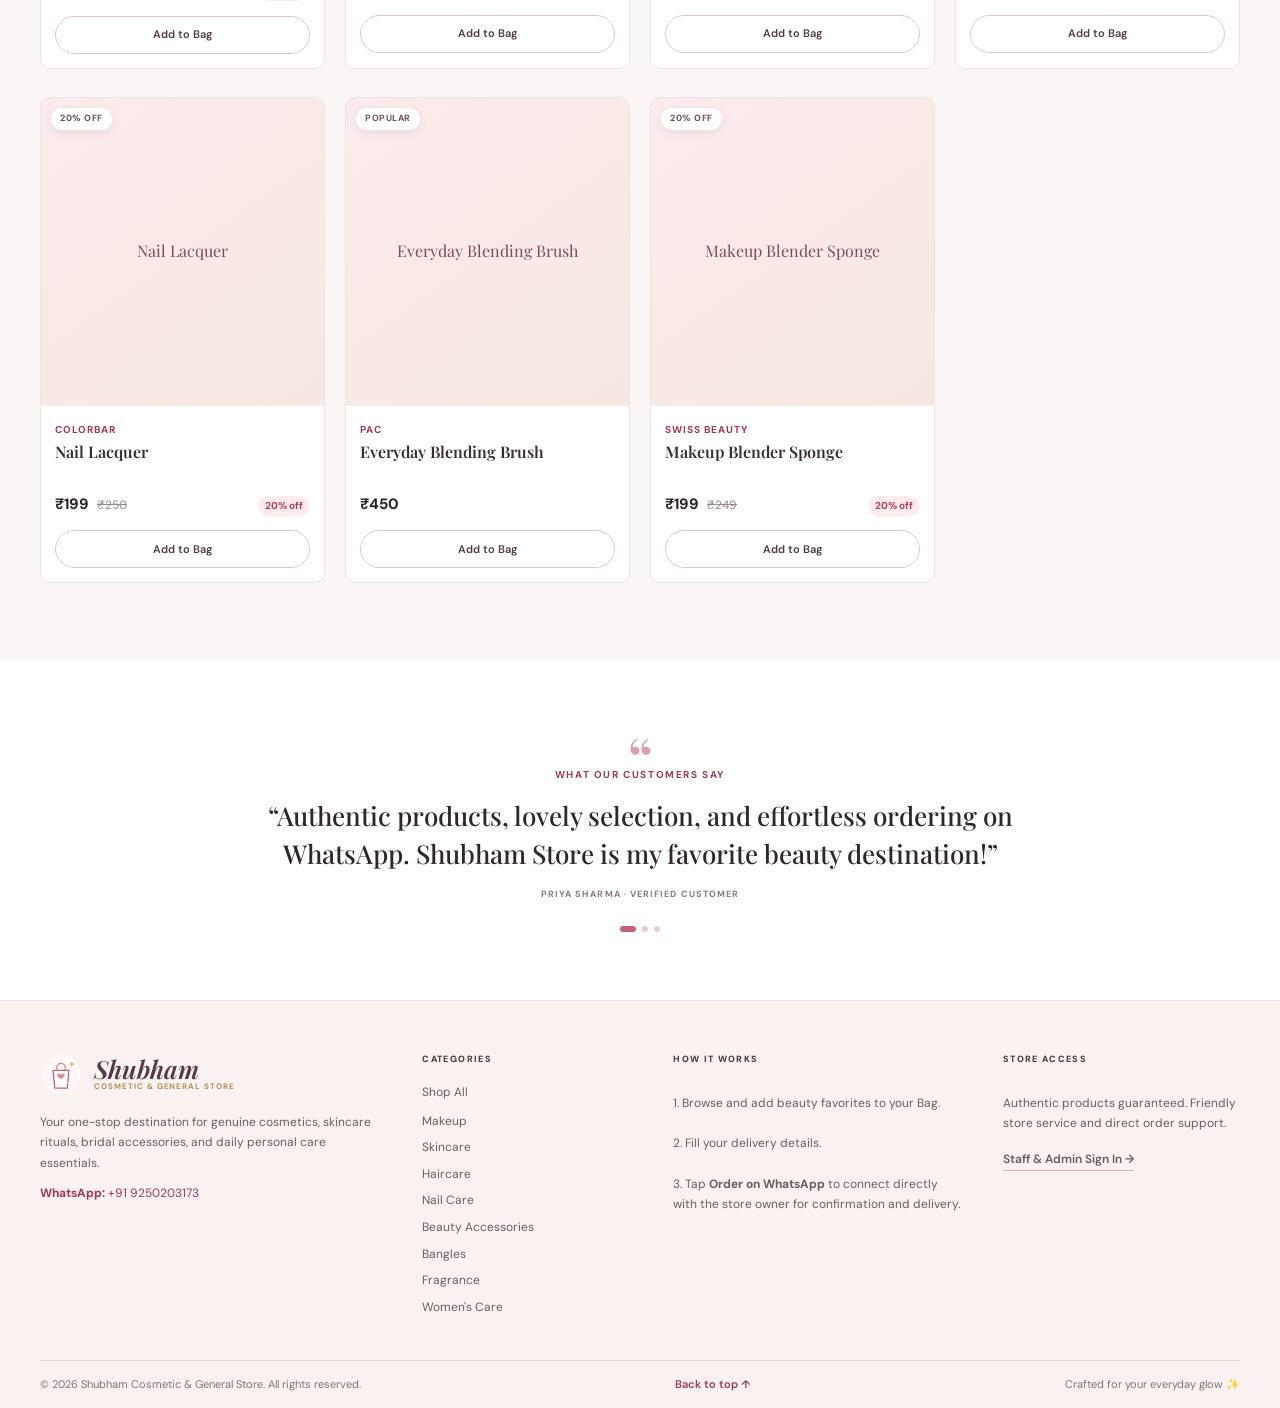
==== commit 0384f33d: "Update index.html" ====
--- a/index.html
+++ b/index.html
@@ -25,6 +25,17 @@
 		<span>WhatsApp: +91 9250203173</span>
 	</div>
 
+	<!-- Owner Announcement Bar (Shown only when akanksha101108@gmail.com is logged in) -->
+	<div class="owner-top-bar" id="ownerTopBar" hidden>
+		<div class="page-width owner-top-bar-inner">
+			<span>👑 <strong>Owner Admin Mode Active:</strong> Welcome, Akanksha!</span>
+			<div class="owner-top-bar-links">
+				<a href="admin.html" class="owner-bar-btn">Manage Store & Orders →</a>
+				<button type="button" class="owner-bar-btn-logout" id="ownerQuickLogoutBtn">Sign Out</button>
+			</div>
+		</div>
+	</div>
+
 	<header class="site-header">
 		<div class="header-main page-width">
 			<button class="icon-button menu-toggle" id="menuToggle" type="button" aria-label="Open navigation" aria-expanded="false">
@@ -48,6 +59,8 @@
 			</form>
 
 			<div class="header-actions">
+				<a href="admin.html" class="owner-dash-link" id="ownerDashLink" hidden title="Open Owner Dashboard">👑 Admin Dashboard</a>
+
 				<button class="header-user-btn" id="customerLoginButton" type="button" aria-label="Customer account">
 					<svg viewBox="0 0 24 24" aria-hidden="true" class="user-icon"><path d="M20 21v-2a4 4 0 0 0-4-4H8a4 4 0 0 0-4 4v2"></path><circle cx="12" cy="7" r="4"></circle></svg>
 					<span class="user-btn-text" id="customerButtonText">Login</span>
@@ -217,55 +230,189 @@
 		</div>
 	</footer>
 
-	<!-- Customer Profile Dialog -->
+	<!-- Unified Authentication Dialog (Google + Email OTP) -->
+	<dialog class="auth-dialog" id="authDialog" aria-labelledby="authDialogTitle">
+		<button class="dialog-close" type="button" data-close-dialog="authDialog" aria-label="Close sign in">×</button>
+		<div class="auth-dialog-header">
+			<span class="auth-badge">SHUBHAM STORE ACCESS</span>
+			<h2 id="authDialogTitle">Sign In to Your Account</h2>
+			<p>Sign in to save your delivery address, track previous orders, and enjoy faster WhatsApp checkout.</p>
+		</div>
+
+		<div class="auth-dialog-body">
+			<!-- Google OAuth Option -->
+			<button class="button button-google" id="googleAuthBtn" type="button">
+				<svg class="google-icon" viewBox="0 0 24 24" width="18" height="18" aria-hidden="true">
+					<path fill="#4285F4" d="M23.745 12.27c0-.7-.06-1.4-.19-2.07H12v4.51h6.6c-.29 1.52-1.14 2.82-2.4 3.68v3.05h3.88c2.27-2.09 3.66-5.17 3.66-9.17Z"/>
+					<path fill="#34A853" d="M12 24c3.24 0 5.95-1.08 7.93-2.91l-3.88-3.05c-1.08.72-2.45 1.16-4.05 1.16-3.12 0-5.77-2.1-6.72-4.93H1.25v3.15C3.26 21.36 7.34 24 12 24Z"/>
+					<path fill="#FBBC05" d="M5.28 14.27c-.25-.72-.38-1.49-.38-2.27s.13-1.55.38-2.27V6.58H1.25C.45 8.18 0 10.04 0 12s.45 3.82 1.25 5.42l4.03-3.15Z"/>
+					<path fill="#EA4335" d="M12 4.75c1.77 0 3.35.61 4.6 1.8l3.42-3.42C17.95 1.19 15.24 0 12 0 7.34 0 3.26 2.64 1.25 6.58l4.03 3.15c.95-2.83 3.6-4.98 6.72-4.98Z"/>
+				</svg>
+				<span>Continue with Google</span>
+			</button>
+
+			<div class="auth-divider">
+				<span>or sign in with Email OTP</span>
+			</div>
+
+			<!-- Step 1: Request OTP -->
+			<form class="auth-otp-form" id="otpRequestForm">
+				<label class="field-label" for="authEmailInput">Email / Gmail Address
+					<input id="authEmailInput" name="authEmail" type="email" placeholder="name@example.com" autocomplete="email" required>
+				</label>
+				<button class="button button-dark auth-submit-btn" type="submit" id="sendOtpBtn">
+					<span>Send Verification Code</span>
+				</button>
+			</form>
+
+			<!-- Step 2: Verify OTP (Hidden until requested) -->
+			<form class="auth-otp-form" id="otpVerifyForm" hidden>
+				<div class="otp-sent-banner">
+					<span>✉️ Verification code sent to <strong id="otpEmailSentTarget"></strong></span>
+				</div>
+				<label class="field-label" for="authOtpInput">Enter 6-Digit Code
+					<input id="authOtpInput" name="authOtp" type="text" inputmode="numeric" pattern="[0-9]*" maxlength="6" placeholder="123456" autocomplete="one-time-code" required>
+				</label>
+				<button class="button button-dark auth-submit-btn" type="submit" id="verifyOtpBtn">
+					<span>Verify & Sign In</span>
+				</button>
+				<div class="otp-action-links">
+					<button type="button" class="text-link-btn" id="resendOtpBtn">Resend Code</button>
+					<span class="sep">·</span>
+					<button type="button" class="text-link-btn" id="changeAuthEmailBtn">Use different email</button>
+				</div>
+			</form>
+
+			<p class="form-feedback" id="authFeedback" role="status" aria-live="polite"></p>
+		</div>
+	</dialog>
+
+	<!-- Comprehensive Customer Account & Profile Dialog -->
 	<dialog class="profile-dialog" id="profileDialog" aria-labelledby="profileTitle">
 		<div class="profile-dialog-header">
 			<div>
-				<p class="eyebrow">CUSTOMER ACCOUNT</p>
-				<h2 id="profileTitle">Your Profile</h2>
-			</div>
-			<button class="dialog-close" type="button" data-close-dialog="profileDialog" aria-label="Close profile">×</button>
+				<p class="eyebrow" id="profileEyebrow">CUSTOMER PORTAL</p>
+				<h2 id="profileTitle">My Account</h2>
+			</div>
+			<button class="dialog-close" type="button" data-close-dialog="profileDialog" aria-label="Close account">×</button>
+		</div>
+
+		<!-- Status Header -->
+		<div class="profile-status-bar" id="profileStatusBar">
+			<div class="profile-avatar" id="profileAvatar">👤</div>
+			<div class="profile-status-info">
+				<p class="profile-email" id="profileUserEmail">Loading account…</p>
+				<div class="profile-badges-row">
+					<span class="profile-badge" id="profileBadge">Customer</span>
+					<span class="profile-badge badge-owner" id="profileOwnerBadge" hidden>👑 Verified Owner</span>
+				</div>
+			</div>
+		</div>
+
+		<!-- Account Navigation Tabs -->
+		<div class="account-nav-tabs" role="tablist">
+			<button class="account-tab active" type="button" role="tab" id="tabBtnProfile" data-tab="tabProfile">
+				👤 My Profile
+			</button>
+			<button class="account-tab" type="button" role="tab" id="tabBtnOrders" data-tab="tabOrders">
+				📦 My Orders <span class="tab-count-pill" id="orderCountPill" hidden>0</span>
+			</button>
+			<button class="account-tab" type="button" role="tab" id="tabBtnAddresses" data-tab="tabAddresses">
+				📍 My Addresses
+			</button>
+			<button class="account-tab" type="button" role="tab" id="tabBtnSettings" data-tab="tabSettings">
+				⚙️ Settings
+			</button>
 		</div>
 
 		<div class="profile-content">
-			<div class="profile-status-bar" id="profileStatusBar">
-				<div class="profile-avatar" id="profileAvatar">👤</div>
-				<div>
-					<p class="profile-email" id="profileUserEmail">Not logged in</p>
-					<span class="profile-badge" id="profileBadge">Guest</span>
-				</div>
-			</div>
-
-			<form class="profile-form" id="customerProfileForm" novalidate>
-				<div class="form-grid">
-					<label class="field-label" for="profileName">Full Name <span>*</span>
-						<input id="profileName" name="profileName" autocomplete="name" required maxlength="80" placeholder="Your full name">
-					</label>
-
-					<label class="field-label" for="profilePhone">Mobile Number <span>*</span>
-						<input id="profilePhone" name="profilePhone" type="tel" inputmode="tel" autocomplete="tel" placeholder="10-digit mobile number" required>
-					</label>
-
-					<label class="field-label field-wide" for="profileAddress">Delivery Address <span>*</span>
-						<textarea id="profileAddress" name="profileAddress" autocomplete="street-address" rows="3" maxlength="300" placeholder="House/Flat number, Street, Landmark" required></textarea>
-					</label>
-
-					<label class="field-label" for="profileCity">City <span>*</span>
-						<input id="profileCity" name="profileCity" autocomplete="address-level2" maxlength="60" placeholder="Your city" required>
-					</label>
-
-					<label class="field-label" for="profilePin">PIN Code <span>*</span>
-						<input id="profilePin" name="profilePin" inputmode="numeric" autocomplete="postal-code" maxlength="6" placeholder="6-digit PIN code" required>
-					</label>
-				</div>
-
-				<p class="form-feedback" id="profileFeedback" role="status" aria-live="polite"></p>
-
-				<div class="profile-actions">
-					<button class="button button-dark" type="submit" id="saveProfileBtn">Save Profile</button>
-					<button class="button button-outline" type="button" id="profileLogoutBtn">Sign Out</button>
-				</div>
-			</form>
+			<!-- TAB 1: My Profile -->
+			<section class="tab-panel active" id="tabProfile" role="tabpanel">
+				<form class="profile-form" id="customerProfileForm" novalidate>
+					<div class="form-grid">
+						<label class="field-label" for="profileName">Full Name <span>*</span>
+							<input id="profileName" name="profileName" autocomplete="name" required maxlength="80" placeholder="Your full name">
+						</label>
+
+						<label class="field-label" for="profilePhone">Mobile Number <span>*</span>
+							<input id="profilePhone" name="profilePhone" type="tel" inputmode="tel" autocomplete="tel" placeholder="10-digit mobile number" required>
+						</label>
+
+						<label class="field-label field-wide" for="profileAddress">Delivery Address <span>*</span>
+							<textarea id="profileAddress" name="profileAddress" autocomplete="street-address" rows="3" maxlength="300" placeholder="House/Flat number, Street, Landmark" required></textarea>
+						</label>
+
+						<label class="field-label" for="profileCity">City <span>*</span>
+							<input id="profileCity" name="profileCity" autocomplete="address-level2" maxlength="60" placeholder="Your city" required>
+						</label>
+
+						<label class="field-label" for="profilePin">PIN Code <span>*</span>
+							<input id="profilePin" name="profilePin" inputmode="numeric" autocomplete="postal-code" maxlength="6" placeholder="6-digit PIN code" required>
+						</label>
+					</div>
+
+					<p class="form-feedback" id="profileFeedback" role="status" aria-live="polite"></p>
+
+					<div class="profile-actions">
+						<button class="button button-dark" type="submit" id="saveProfileBtn">Save Profile Details</button>
+					</div>
+				</form>
+			</section>
+
+			<!-- TAB 2: My Orders -->
+			<section class="tab-panel" id="tabOrders" role="tabpanel" hidden>
+				<div class="orders-section-header">
+					<h3>Order History</h3>
+					<button class="button button-outline btn-refresh-orders" type="button" id="refreshOrdersBtn">↻ Refresh</button>
+				</div>
+
+				<div class="customer-orders-list" id="customerOrdersContainer">
+					<div class="orders-loading">
+						<p>Loading your orders…</p>
+					</div>
+				</div>
+			</section>
+
+			<!-- TAB 3: My Addresses -->
+			<section class="tab-panel" id="tabAddresses" role="tabpanel" hidden>
+				<div class="saved-address-card" id="savedAddressCard">
+					<div class="address-card-header">
+						<strong>Primary Delivery Address</strong>
+						<span class="badge-default">Default</span>
+					</div>
+					<p class="address-text" id="displaySavedAddress">No address saved yet. Update your details in My Profile.</p>
+					<button class="button button-outline btn-edit-address" type="button" id="switchToEditAddressBtn">Edit Address Details</button>
+				</div>
+			</section>
+
+			<!-- TAB 4: Account Settings -->
+			<section class="tab-panel" id="tabSettings" role="tabpanel" hidden>
+				<div class="settings-card">
+					<div class="setting-item">
+						<div>
+							<strong>Authenticated Email</strong>
+							<p id="settingsDisplayEmail" class="setting-subtext">—</p>
+						</div>
+						<span class="status-verified-pill">Verified</span>
+					</div>
+
+					<div class="setting-item" id="ownerAdminSettingItem" hidden>
+						<div>
+							<strong>Owner & Administrator Privileges</strong>
+							<p class="setting-subtext">You have verified administrative authority over the store catalogue and orders.</p>
+						</div>
+						<a href="admin.html" class="button button-dark btn-small">Open Admin Dashboard →</a>
+					</div>
+
+					<div class="setting-item">
+						<div>
+							<strong>Sign Out</strong>
+							<p class="setting-subtext">Sign out of this session on this device.</p>
+						</div>
+						<button class="button button-outline" type="button" id="profileLogoutBtn">Sign Out</button>
+					</div>
+				</div>
+			</section>
 		</div>
 	</dialog>
 
@@ -322,7 +469,7 @@
 
 			<div class="checkout-summary" id="checkoutSummary"></div>
 
-			<p class="checkout-disclaimer">Order submission will open WhatsApp with your itemized summary. The store owner will confirm stock and delivery.</p>
+			<p class="checkout-disclaimer">Order submission will save your order to your account and open WhatsApp for confirmation with the store owner.</p>
 			<p class="form-feedback" id="formFeedback" role="status" aria-live="polite"></p>
 
 			<button class="button button-dark whatsapp-button" id="whatsappButton" type="submit">
--- a/style.css
+++ b/style.css
@@ -1,501 +1,1835 @@
 :root {
 	color-scheme: light;
-	--ink: #302529;
-	--muted: #796c70;
+	--ink: #2a2024;
+	--ink-light: #44353a;
+	--muted: #7d6e73;
 	--rose: #c96078;
-	--rose-dark: #a94660;
-	--brand-gold: #a9874d;
-	--pink: #f7dfe4;
-	--pink-soft: #fff7f8;
-	--cream: #faf7f1;
-	--line: #eee4e5;
-	--white: #fff;
-	--space-1: 4px;
-	--space-2: 8px;
-	--space-3: 12px;
-	--space-4: 16px;
-	--space-5: 24px;
-	--space-6: 32px;
-	--space-7: 48px;
+	--rose-hover: #b34a62;
+	--rose-dark: #9e3951;
+	--rose-light: #fdeef1;
+	--rose-subtle: #fff5f7;
+	--brand-gold: #b38f53;
+	--pink: #fbecee;
+	--pink-soft: #fff9fa;
+	--cream: #faf7f2;
+	--line: #ede2e4;
+	--line-dark: #ddcbcf;
+	--white: #ffffff;
+	--shadow-subtle: 0 4px 18px rgba(158, 57, 81, 0.06);
+	--shadow-card: 0 8px 26px rgba(158, 57, 81, 0.08);
+	--shadow-hover: 0 14px 34px rgba(158, 57, 81, 0.14);
+	--radius-sm: 6px;
+	--radius-md: 10px;
+	--radius-lg: 16px;
 	--page-gutter: 32px;
 	--serif: "Playfair Display", Georgia, serif;
-	--sans: "DM Sans", sans-serif;
+	--sans: "DM Sans", -apple-system, BlinkMacSystemFont, "Segoe UI", Roboto, sans-serif;
 }
 
 * { box-sizing: border-box; }
-html { scroll-behavior: smooth; scroll-padding-top: 110px; }
-body { margin: 0; color: var(--ink); background: var(--white); font-family: var(--sans); font-size: 14px; line-height: 1.55; }
+html { scroll-behavior: smooth; scroll-padding-top: 105px; }
+body {
+	margin: 0;
+	color: var(--ink);
+	background: var(--white);
+	font-family: var(--sans);
+	font-size: 14px;
+	line-height: 1.55;
+	-webkit-font-smoothing: antialiased;
+}
+
 button, input, textarea, select { font: inherit; }
 button, a, select { -webkit-tap-highlight-color: transparent; }
 a { color: inherit; text-decoration: none; }
 button { color: inherit; }
-button:focus-visible, a:focus-visible, input:focus-visible, select:focus-visible, textarea:focus-visible { outline: 2px solid var(--rose-dark); outline-offset: 3px; }
+button:focus-visible, a:focus-visible, input:focus-visible, select:focus-visible, textarea:focus-visible {
+	outline: 2px solid var(--rose-dark);
+	outline-offset: 3px;
+}
 img { display: block; max-width: 100%; }
-.page-width { width: min(1180px, calc(100% - var(--page-gutter) - var(--page-gutter))); margin-inline: auto; }
-.visually-hidden { position: absolute; width: 1px; height: 1px; padding: 0; margin: -1px; overflow: hidden; clip: rect(0, 0, 0, 0); white-space: nowrap; border: 0; }
-.announcement { min-height: 32px; display: flex; justify-content: center; align-items: center; gap: 8px; padding: 5px 16px; background: #f8e6e9; color: #5f3d45; text-align: center; font-size: 10px; letter-spacing: .035em; }
-.announcement span { color: var(--rose); }
-.site-header { position: sticky; top: 0; z-index: 10; background: rgba(255,255,255,.97); border-bottom: 1px solid #f2ebec; }
-.header-main { min-height: 78px; display: grid; grid-template-columns: 1fr minmax(220px, 390px) 1fr; align-items: center; gap: 32px; }
-.brand-mark { width: fit-content; display: inline-flex; align-items: center; gap: 10px; color: #4a3037; text-decoration: none; white-space: nowrap; }
-.brand-logo { width: 48px; height: 48px; flex: 0 0 auto; }
-.brand-wordmark { min-width: 0; display: inline-flex; flex-direction: row; align-items: baseline; gap: 7px; white-space: nowrap; }
-.brand-primary { color: #563943; font-family: var(--serif); font-size: 29px; font-style: italic; font-weight: 600; line-height: 1; }
-.brand-subtitle { color: var(--brand-gold); font-family: var(--sans); font-size: 9px; font-weight: 700; line-height: 1.3; }
-.search-form { display: flex; height: 40px; align-items: center; padding: 0 7px 0 14px; border: 1px solid #e8dfe1; background: #fff; }
-.search-form input { width: 100%; min-width: 0; height: 100%; border: 0; outline: 0; color: var(--ink); font-size: 12px; }
-.search-form input::placeholder { color: #998b8f; }
-.search-form button, .icon-button { display: grid; place-items: center; width: 34px; height: 34px; padding: 0; border: 0; background: transparent; cursor: pointer; }
-.search-form svg, .cart-trigger svg { width: 20px; fill: none; stroke: currentColor; stroke-width: 1.5; stroke-linecap: round; stroke-linejoin: round; }
-.cart-trigger { justify-self: end; position: relative; display: flex; align-items: center; gap: 8px; border: 0; background: none; cursor: pointer; font-size: 12px; }
-.cart-trigger svg { width: 21px; }
-.cart-count { min-width: 18px; height: 18px; padding: 0 4px; border-radius: 50%; display: grid; place-items: center; background: var(--rose); color: white; font-size: 10px; }
-.main-nav { border-top: 1px solid #f6f1f2; }
-.nav-inner { min-height: 42px; display: flex; justify-content: center; align-items: center; gap: clamp(18px, 3vw, 38px); }
-.nav-category-links { display: flex; flex: 0 0 auto; align-items: center; gap: clamp(14px, 2vw, 26px); }
-.nav-inner a { position: relative; padding: 12px 0; color: #5f5357; font-size: 11px; }
-.nav-inner a::after { position: absolute; right: 0; bottom: 6px; left: 0; height: 1px; content: ""; background: var(--rose); transform: scaleX(0); transition: transform .2s ease; }
-.nav-inner a:hover::after, .nav-inner a:focus-visible::after { transform: scaleX(1); }
+
+.page-width {
+	width: min(1200px, calc(100% - var(--page-gutter) * 2));
+	margin-inline: auto;
+}
+.visually-hidden {
+	position: absolute;
+	width: 1px;
+	height: 1px;
+	padding: 0;
+	margin: -1px;
+	overflow: hidden;
+	clip: rect(0, 0, 0, 0);
+	white-space: nowrap;
+	border: 0;
+}
+
+/* Announcement Bar */
+.announcement {
+	min-height: 36px;
+	display: flex;
+	justify-content: center;
+	align-items: center;
+	flex-wrap: wrap;
+	gap: 6px 10px;
+	padding: 7px 16px;
+	background: linear-gradient(90deg, #fcebed 0%, #fae2e6 100%);
+	color: #6d3945;
+	text-align: center;
+	font-size: 11px;
+	font-weight: 500;
+	letter-spacing: .02em;
+	border-bottom: 1px solid #f4d3d9;
+}
+.announcement .sep { color: var(--rose); opacity: 0.6; }
+
+/* Sticky Header */
+.site-header {
+	position: sticky;
+	top: 0;
+	z-index: 100;
+	background: rgba(255, 255, 255, 0.98);
+	backdrop-filter: blur(10px);
+	border-bottom: 1px solid var(--line);
+	transition: box-shadow 0.2s ease;
+}
+.site-header:hover {
+	box-shadow: 0 4px 20px rgba(0, 0, 0, 0.03);
+}
+
+.header-main {
+	min-height: 80px;
+	display: flex;
+	justify-content: space-between;
+	align-items: center;
+	gap: 24px;
+}
+
+.brand-mark {
+	display: inline-flex;
+	align-items: center;
+	gap: 12px;
+	color: var(--ink);
+	white-space: nowrap;
+	flex-shrink: 0;
+}
+.brand-logo {
+	width: 48px;
+	height: 48px;
+	flex-shrink: 0;
+	transition: transform 0.25s ease;
+}
+.brand-mark:hover .brand-logo {
+	transform: scale(1.05) rotate(-2deg);
+}
+.brand-wordmark {
+	display: inline-flex;
+	flex-direction: column;
+	gap: 1px;
+}
+.brand-primary {
+	color: #563943;
+	font-family: var(--serif);
+	font-size: 28px;
+	font-style: italic;
+	font-weight: 600;
+	line-height: 1;
+}
+.brand-subtitle {
+	color: var(--brand-gold);
+	font-family: var(--sans);
+	font-size: 9px;
+	font-weight: 700;
+	letter-spacing: 0.12em;
+	line-height: 1.2;
+}
+
+/* Search Form */
+.search-form {
+	flex: 1;
+	max-width: 460px;
+	display: flex;
+	height: 42px;
+	align-items: center;
+	padding: 0 8px 0 16px;
+	border: 1px solid #e3d3d6;
+	border-radius: 24px;
+	background: #fff;
+	transition: border-color 0.2s, box-shadow 0.2s;
+}
+.search-form:focus-within {
+	border-color: var(--rose);
+	box-shadow: 0 0 0 3px rgba(201, 96, 120, 0.12);
+}
+.search-form input {
+	width: 100%;
+	border: 0;
+	outline: 0;
+	color: var(--ink);
+	font-size: 13px;
+	background: transparent;
+}
+.search-form input::placeholder { color: #a49397; }
+.search-form button {
+	display: grid;
+	place-items: center;
+	width: 32px;
+	height: 32px;
+	padding: 0;
+	border: 0;
+	background: transparent;
+	color: var(--rose-dark);
+	cursor: pointer;
+}
+.search-form svg, .cart-trigger svg, .user-icon {
+	width: 20px;
+	height: 20px;
+	fill: none;
+	stroke: currentColor;
+	stroke-width: 1.6;
+	stroke-linecap: round;
+	stroke-linejoin: round;
+}
+
+/* Header Actions: User + Bag */
+.header-actions {
+	display: flex;
+	align-items: center;
+	gap: 12px;
+	flex-shrink: 0;
+}
+
+.header-user-btn {
+	display: inline-flex;
+	align-items: center;
+	gap: 7px;
+	min-height: 40px;
+	padding: 0 14px;
+	border: 1px solid #ebd9dc;
+	border-radius: 22px;
+	background: var(--pink-soft);
+	color: #63434c;
+	font-size: 12px;
+	font-weight: 600;
+	cursor: pointer;
+	transition: all 0.2s ease;
+}
+.header-user-btn:hover {
+	border-color: var(--rose);
+	background: #fcecef;
+	color: var(--rose-dark);
+}
+.header-user-btn.logged-in {
+	border-color: var(--rose);
+	background: var(--rose-light);
+	color: var(--rose-dark);
+}
+
+.cart-trigger {
+	position: relative;
+	display: inline-flex;
+	align-items: center;
+	gap: 8px;
+	min-height: 40px;
+	padding: 0 16px;
+	border: 1px solid #382b2f;
+	border-radius: 22px;
+	background: #382b2f;
+	color: #fff;
+	cursor: pointer;
+	font-size: 12px;
+	font-weight: 600;
+	transition: background 0.2s, border-color 0.2s, transform 0.15s;
+}
+.cart-trigger:hover {
+	background: var(--rose-dark);
+	border-color: var(--rose-dark);
+	transform: translateY(-1px);
+}
+.cart-count {
+	min-width: 20px;
+	height: 20px;
+	padding: 0 5px;
+	border-radius: 10px;
+	display: grid;
+	place-items: center;
+	background: var(--rose);
+	color: white;
+	font-size: 10px;
+	font-weight: 700;
+}
 .menu-toggle { display: none; }
 
-.hero { min-height: 518px; display: grid; grid-template-columns: .88fr 1.12fr; align-items: center; gap: 55px; padding-top: 33px; padding-bottom: 38px; }
-.hero-copy { padding: 5px 0 0 28px; }
-.eyebrow { margin: 0 0 12px; color: var(--rose-dark); font-size: 9px; font-weight: 700; letter-spacing: .16em; }
-.hero h1 { margin: 0; font-family: var(--serif); font-size: clamp(48px, 5.4vw, 72px); font-weight: 500; line-height: 1.06; letter-spacing: 0; }
-.hero h1 em, .promo-content p em { color: var(--rose); font-weight: 500; }
-.hero-description { max-width: 360px; margin: 21px 0 25px; color: var(--muted); font-size: 13px; line-height: 1.8; }
-.button { display: inline-flex; min-height: 46px; align-items: center; justify-content: center; gap: 24px; padding: 0 21px; border: 1px solid transparent; cursor: pointer; font-size: 11px; font-weight: 600; transition: background .18s ease, color .18s ease, border-color .18s ease; }
-.button-dark { background: #382b2f; color: white; }
-.button-dark:hover { background: var(--rose-dark); }
-.button-outline { border-color: #d9c9cd; background: white; color: var(--ink); }
-.button-outline:hover { border-color: var(--rose); color: var(--rose-dark); }
-.hero-note { display: flex; align-items: center; gap: 11px; margin-top: 36px; color: #8e7e82; font-size: 8px; letter-spacing: .13em; }
-.note-rule { width: 27px; height: 1px; background: var(--rose); }
-.hero-visual { position: relative; height: 420px; background: #f4e6df; }
-.hero-visual > img { width: 100%; height: 100%; object-fit: cover; object-position: center 54%; }
-.hero-sticker { position: absolute; top: 30px; right: -18px; width: 106px; height: 106px; display: flex; flex-direction: column; align-items: center; justify-content: center; border-radius: 50%; background: #d77083; color: white; text-align: center; transform: rotate(8deg); }
-.hero-sticker span { font-size: 8px; letter-spacing: .2em; }
-.hero-sticker strong { margin-top: 4px; font-family: var(--serif); font-size: 16px; font-weight: 500; line-height: 1.2; }
-.hero-caption { position: absolute; right: 0; bottom: 0; left: 0; display: flex; justify-content: space-between; padding: 12px 15px; background: rgba(255,255,255,.88); font-size: 8px; letter-spacing: .12em; }
+/* Main Navigation */
+.main-nav {
+	border-top: 1px solid #f6eff1;
+	background: #fff;
+}
+.nav-inner {
+	min-height: 44px;
+	display: flex;
+	justify-content: center;
+	align-items: center;
+	gap: clamp(14px, 2.5vw, 32px);
+	overflow-x: auto;
+	scrollbar-width: none;
+}
+.nav-inner::-webkit-scrollbar { display: none; }
+.nav-category-links {
+	display: flex;
+	align-items: center;
+	gap: clamp(12px, 2vw, 24px);
+}
+.nav-inner a {
+	position: relative;
+	padding: 10px 0;
+	color: #5f5055;
+	font-size: 12px;
+	font-weight: 500;
+	white-space: nowrap;
+	transition: color 0.2s ease;
+}
+.nav-inner a::after {
+	position: absolute;
+	right: 0;
+	bottom: 4px;
+	left: 0;
+	height: 2px;
+	content: "";
+	background: var(--rose);
+	border-radius: 2px;
+	transform: scaleX(0);
+	transition: transform .2s ease;
+}
+.nav-inner a:hover, .nav-inner a.nav-active {
+	color: var(--rose-dark);
+}
+.nav-inner a:hover::after, .nav-inner a.nav-active::after {
+	transform: scaleX(1);
+}
+
+/* Hero Section */
+.hero {
+	min-height: 520px;
+	display: grid;
+	grid-template-columns: 1fr 1.15fr;
+	align-items: center;
+	gap: 48px;
+	padding-top: 40px;
+	padding-bottom: 44px;
+}
+.hero-copy { padding-right: 12px; }
+.eyebrow {
+	margin: 0 0 10px;
+	color: var(--rose-dark);
+	font-size: 10px;
+	font-weight: 700;
+	letter-spacing: .16em;
+	text-transform: uppercase;
+}
+.hero h1 {
+	margin: 0;
+	font-family: var(--serif);
+	font-size: clamp(42px, 5vw, 68px);
+	font-weight: 500;
+	line-height: 1.08;
+	color: #2b1f23;
+}
+.hero h1 em, .promo-content p em {
+	color: var(--rose);
+	font-style: italic;
+	font-weight: 500;
+}
+.hero-description {
+	max-width: 440px;
+	margin: 20px 0 28px;
+	color: var(--muted);
+	font-size: 14px;
+	line-height: 1.75;
+}
+.hero-cta-group {
+	display: flex;
+	flex-wrap: wrap;
+	gap: 14px;
+	align-items: center;
+}
+.button {
+	display: inline-flex;
+	min-height: 46px;
+	align-items: center;
+	justify-content: center;
+	gap: 14px;
+	padding: 0 24px;
+	border: 1px solid transparent;
+	border-radius: 24px;
+	cursor: pointer;
+	font-size: 12px;
+	font-weight: 600;
+	letter-spacing: 0.02em;
+	transition: all .2s ease;
+}
+.button-dark {
+	background: #36292d;
+	color: white;
+	box-shadow: 0 4px 14px rgba(54, 41, 45, 0.2);
+}
+.button-dark:hover {
+	background: var(--rose-dark);
+	box-shadow: 0 6px 20px rgba(158, 57, 81, 0.3);
+	transform: translateY(-1px);
+}
+.button-outline {
+	border-color: #d8c6c9;
+	background: white;
+	color: var(--ink);
+}
+.button-outline:hover {
+	border-color: var(--rose);
+	color: var(--rose-dark);
+	background: var(--rose-subtle);
+}
+.whatsapp-hero-btn {
+	border-color: #25d366;
+	color: #128c7e;
+	background: #f0fdf4;
+}
+.whatsapp-hero-btn:hover {
+	border-color: #128c7e;
+	background: #dcfce7;
+	color: #075e54;
+}
+.hero-note {
+	display: flex;
+	align-items: center;
+	gap: 10px;
+	margin-top: 34px;
+	color: #8c7b80;
+	font-size: 9px;
+	letter-spacing: .12em;
+	font-weight: 600;
+}
+.note-rule { width: 28px; height: 1px; background: var(--rose); }
+
+.hero-visual {
+	position: relative;
+	height: 440px;
+	border-radius: var(--radius-lg);
+	overflow: hidden;
+	background: #f4e7e2;
+	box-shadow: var(--shadow-card);
+}
+.hero-visual > img {
+	width: 100%;
+	height: 100%;
+	object-fit: cover;
+	object-position: center 50%;
+	transition: transform 0.5s ease;
+}
+.hero-visual:hover > img {
+	transform: scale(1.03);
+}
+.hero-sticker {
+	position: absolute;
+	top: 24px;
+	right: 24px;
+	width: 110px;
+	height: 110px;
+	display: flex;
+	flex-direction: column;
+	align-items: center;
+	justify-content: center;
+	border-radius: 50%;
+	background: linear-gradient(135deg, #df778a 0%, #c95770 100%);
+	color: white;
+	text-align: center;
+	transform: rotate(8deg);
+	box-shadow: 0 6px 20px rgba(201, 96, 120, 0.35);
+}
+.hero-sticker span { font-size: 8px; letter-spacing: .2em; font-weight: 700; }
+.hero-sticker strong { margin-top: 4px; font-family: var(--serif); font-size: 15px; font-weight: 500; line-height: 1.2; }
+.hero-caption {
+	position: absolute;
+	right: 0;
+	bottom: 0;
+	left: 0;
+	display: flex;
+	justify-content: space-between;
+	padding: 12px 18px;
+	background: rgba(255, 255, 255, 0.92);
+	backdrop-filter: blur(4px);
+	font-size: 9px;
+	letter-spacing: .12em;
+	font-weight: 600;
+}
 .hero-caption span { color: var(--rose-dark); }
 
-.trust-strip { background: #f8f3ef; }
-.trust-inner { min-height: 49px; display: flex; align-items: center; justify-content: space-between; gap: 14px; color: #5e5154; font-size: 10px; }
-.trust-inner > span:not(.demo-note) { white-space: nowrap; }
-.trust-inner > span:not(.demo-note)::first-letter { color: var(--rose); }
-.demo-note { color: #826f73; font-size: 9px; text-align: right; }
-.category-section { padding-top: 70px; padding-bottom: 76px; }
-.section-heading { display: flex; justify-content: space-between; align-items: end; gap: var(--space-5); }
-.section-heading h2, .brand-heading h2 { margin: 0; font-family: var(--serif); font-size: 34px; font-weight: 500; line-height: 1.2; }
-.section-heading .eyebrow, .brand-heading .eyebrow { margin-bottom: 7px; }
-.text-link { padding-bottom: 5px; border-bottom: 1px solid #d9b8bf; color: #674d54; font-size: 10px; white-space: nowrap; }
-.text-link span { margin-left: 7px; color: var(--rose); }
-.category-list { display: grid; grid-template-columns: repeat(8, 1fr); gap: 14px; margin-top: 29px; }
-.category-tile { min-width: 0; padding: 0; border: 0; background: none; cursor: pointer; text-align: center; }
-.category-image { aspect-ratio: 1; display: block; overflow: hidden; border-radius: 50%; background: var(--pink-soft); }
-.category-image { position: relative; }
-.category-image img { width: 100%; height: 100%; object-fit: cover; transition: transform .35s ease; }
-.category-image-fallback { position: absolute; inset: 0; place-items: center; padding: 8px; background: #fae9ed; color: #84535e; font-family: var(--serif); font-size: 10px; }
-.category-tile:hover img { transform: scale(1.06); }
-.category-tile span:last-child { display: block; margin-top: 10px; color: #514448; font-size: 10px; }
-.promo-band { overflow: hidden; background: #f8edef; }
-.promo-content { position: relative; min-height: 205px; display: grid; grid-template-columns: 1fr 2fr 1fr; align-items: center; }
-.promo-index { align-self: start; margin-top: 36px; color: #806e71; font-size: 8px; letter-spacing: .15em; }
-.promo-content p { position: relative; z-index: 1; margin: 0; font-family: var(--serif); font-size: 37px; line-height: 1.18; }
-.promo-link { z-index: 1; justify-self: end; border-bottom: 1px solid #d0a4ac; padding-bottom: 5px; color: #563d43; font-size: 10px; }
-.promo-link span { margin-left: 5px; color: var(--rose); }
-.promo-flower { position: absolute; right: 15%; bottom: -70px; color: rgba(207,115,134,.11); font-family: Georgia, serif; font-size: 255px; line-height: 1; }
-.brand-section { display: grid; grid-template-columns: .9fr 1.6fr; gap: 45px; align-items: center; padding-top: 70px; padding-bottom: 72px; }
+/* Trust Strip */
+.trust-strip {
+	background: linear-gradient(90deg, #fbf7f4 0%, #f7eff0 100%);
+	border-block: 1px solid var(--line);
+}
+.trust-inner {
+	min-height: 52px;
+	display: flex;
+	align-items: center;
+	justify-content: space-between;
+	gap: 16px;
+	color: #5d4e53;
+	font-size: 11px;
+	font-weight: 500;
+}
+.trust-inner > span {
+	display: inline-flex;
+	align-items: center;
+	gap: 7px;
+	white-space: nowrap;
+}
+.trust-icon { font-size: 14px; }
+
+/* Category Section */
+.category-section {
+	padding-top: 60px;
+	padding-bottom: 64px;
+}
+.section-heading {
+	display: flex;
+	justify-content: space-between;
+	align-items: flex-end;
+	gap: 24px;
+}
+.section-heading h2, .brand-heading h2 {
+	margin: 0;
+	font-family: var(--serif);
+	font-size: 34px;
+	font-weight: 500;
+	line-height: 1.2;
+	color: #2c1f23;
+}
+.text-link {
+	padding-bottom: 4px;
+	border-bottom: 1px solid #d9b6be;
+	color: #6d4b54;
+	font-size: 11px;
+	font-weight: 600;
+	white-space: nowrap;
+	transition: color 0.2s, border-color 0.2s;
+}
+.text-link:hover {
+	color: var(--rose-dark);
+	border-color: var(--rose-dark);
+}
+
+.category-list {
+	display: grid;
+	grid-template-columns: repeat(8, 1fr);
+	gap: 16px;
+	margin-top: 28px;
+}
+.category-tile {
+	display: flex;
+	flex-direction: column;
+	align-items: center;
+	padding: 0;
+	border: 0;
+	background: transparent;
+	cursor: pointer;
+	text-align: center;
+	transition: transform 0.25s cubic-bezier(0.4, 0, 0.2, 1);
+	outline: none;
+}
+.category-tile:hover {
+	transform: translateY(-4px);
+}
+.category-image {
+	position: relative;
+	width: 100%;
+	max-width: 94px;
+	aspect-ratio: 1;
+	border-radius: 50%;
+	display: flex;
+	align-items: center;
+	justify-content: center;
+	background: linear-gradient(145deg, #fff2f5 0%, #fde6ea 100%);
+	box-shadow: 0 4px 16px rgba(201, 96, 120, 0.12);
+	border: 2px solid #ffffff;
+	outline: 1.5px solid #eed6db;
+	transition: all 0.25s cubic-bezier(0.4, 0, 0.2, 1);
+	user-select: none;
+}
+.category-tile:hover .category-image {
+	outline-color: var(--rose);
+	background: linear-gradient(145deg, #fde4e8 0%, #fbd5dc 100%);
+	box-shadow: 0 8px 24px rgba(201, 96, 120, 0.24);
+	transform: scale(1.05);
+}
+.category-emoji {
+	display: flex;
+	align-items: center;
+	justify-content: center;
+	font-size: 38px;
+	line-height: 1;
+	transition: transform 0.25s ease;
+	filter: drop-shadow(0 2px 4px rgba(180, 70, 95, 0.15));
+}
+.category-tile:hover .category-emoji {
+	transform: scale(1.12);
+}
+.category-tile-label {
+	display: block;
+	margin-top: 10px;
+	color: #4b3e42;
+	font-size: 12px;
+	font-weight: 600;
+	line-height: 1.3;
+	text-align: center;
+	transition: color 0.2s ease;
+}
+.category-tile:hover .category-tile-label {
+	color: var(--rose-dark);
+}
+
+/* Promotional Band */
+.promo-band {
+	overflow: hidden;
+	background: linear-gradient(90deg, #f9ebed 0%, #f6e3e7 100%);
+	border-block: 1px solid #edd4d9;
+}
+.promo-content {
+	position: relative;
+	min-height: 190px;
+	display: grid;
+	grid-template-columns: 1fr 2fr 1fr;
+	align-items: center;
+}
+.promo-index {
+	align-self: start;
+	margin-top: 32px;
+	color: #897378;
+	font-size: 9px;
+	font-weight: 700;
+	letter-spacing: .15em;
+}
+.promo-content p {
+	position: relative;
+	z-index: 1;
+	margin: 0;
+	font-family: var(--serif);
+	font-size: 36px;
+	line-height: 1.2;
+	color: #2e2024;
+}
+.promo-link {
+	z-index: 1;
+	justify-self: end;
+	border-bottom: 1px solid #c9939e;
+	padding-bottom: 5px;
+	color: #563b42;
+	font-size: 11px;
+	font-weight: 600;
+	transition: color 0.2s, border-color 0.2s;
+}
+.promo-link:hover {
+	color: var(--rose-dark);
+	border-color: var(--rose-dark);
+}
+.promo-flower {
+	position: absolute;
+	right: 14%;
+	bottom: -70px;
+	color: rgba(201, 96, 120, 0.12);
+	font-family: Georgia, serif;
+	font-size: 260px;
+	line-height: 1;
+	pointer-events: none;
+}
+
+/* Brand Section */
+.brand-section {
+	display: grid;
+	grid-template-columns: 0.9fr 1.6fr;
+	gap: 40px;
+	align-items: center;
+	padding-top: 56px;
+	padding-bottom: 56px;
+}
 .brand-heading h2 { font-size: 30px; }
-.brand-heading > p:last-child { margin: 11px 0 0; color: var(--muted); font-size: 11px; }
-.brand-list { display: flex; justify-content: space-between; align-items: center; gap: 12px; }
-.brand-name { padding: 9px 7px; border: 0; border-bottom: 1px solid transparent; background: none; color: #64585b; cursor: pointer; font-family: var(--serif); font-size: 16px; white-space: nowrap; }
-.brand-name:hover { border-color: #d9aab4; color: var(--rose-dark); }
-
-.shop-section { padding: 70px 0 82px; background: #fcf9f7; }
-.shop-heading { align-items: end; }
-.shop-heading h2 { font-size: 36px; }
-.demo-disclaimer { max-width: 700px; margin: 9px 0 0; color: #7e6c71; font-size: 10px; }
-.sort-control { display: flex; align-items: center; gap: 9px; color: #796c70; font-size: 10px; white-space: nowrap; }
-.sort-control select { min-height: 38px; padding: 0 29px 0 10px; border: 1px solid #e6dcdd; border-radius: 0; background: white; color: var(--ink); font-size: 10px; }
-.shop-tools { display: flex; min-height: 62px; justify-content: space-between; align-items: center; gap: 16px; margin-top: 16px; border-bottom: 1px solid #ebe2e2; }
-.filter-list { display: flex; overflow-x: auto; gap: 7px; scrollbar-width: thin; }
-.filter-chip { flex: 0 0 auto; min-height: 30px; padding: 0 12px; border: 1px solid #e5d9db; border-radius: 20px; background: transparent; color: #6f6266; cursor: pointer; font-size: 9px; }
-.filter-chip:hover, .filter-chip[aria-pressed="true"] { border-color: #d17688; background: #fae9ed; color: #803f50; }
-.result-count { flex: 0 0 auto; color: #817377; font-size: 9px; }
-.product-grid { display: grid; grid-template-columns: repeat(4, minmax(0, 1fr)); gap: 30px 18px; padding-top: 24px; }
-.product-card { min-width: 0; }
-.product-image-wrap { position: relative; aspect-ratio: .88; overflow: hidden; background: #f1e8e4; }
-.product-image-wrap img { width: 100%; height: 100%; object-fit: cover; transition: transform .35s ease; }
-.product-card:hover .product-image-wrap img { transform: scale(1.04); }
-.image-fallback { position: absolute; inset: 0; display: none; place-items: center; padding: 22px; background: linear-gradient(145deg, #f9e8eb, #efe3db); color: #84535e; text-align: center; font-family: var(--serif); font-size: 19px; }
-.product-tag { position: absolute; top: 10px; left: 10px; z-index: 1; padding: 5px 8px; background: #fff; color: #72575d; font-size: 8px; letter-spacing: .05em; }
-.quick-view { position: absolute; right: 10px; bottom: 10px; left: 10px; min-height: 35px; border: 0; background: rgba(255,255,255,.95); color: #3c3034; cursor: pointer; font-size: 9px; opacity: 0; transform: translateY(5px); transition: opacity .2s ease, transform .2s ease; }
-.product-card:hover .quick-view, .quick-view:focus-visible { opacity: 1; transform: translateY(0); }
-.product-info { padding: 13px 1px 0; }
-.product-brand { margin: 0 0 3px; color: #8a7076; font-size: 9px; font-weight: 700; letter-spacing: .08em; text-transform: uppercase; }
-.product-name { display: block; overflow: hidden; min-height: 36px; color: #41363a; font-family: var(--serif); font-size: 15px; line-height: 1.3; text-overflow: ellipsis; }
-.price-line { display: flex; align-items: center; gap: 7px; margin-top: 8px; font-size: 11px; }
-.price-current { color: #302529; font-weight: 700; }
-.price-original { color: #948589; font-size: 10px; text-decoration: line-through; }
-.discount-label { margin-left: auto; color: #a64b60; font-size: 8px; }
-.card-add { width: 100%; min-height: 36px; margin-top: 11px; border: 1px solid #d8c8cb; background: transparent; color: #514247; cursor: pointer; font-size: 9px; transition: background .18s ease, border .18s ease, color .18s ease; }
-.card-add:hover { border-color: #49383d; background: #49383d; color: white; }
-.empty-results { padding: 60px 20px; text-align: center; }
-.empty-mark { color: var(--rose); font-size: 28px; }
-.empty-results h3 { margin: 9px 0 3px; font-family: var(--serif); font-size: 24px; font-weight: 500; }
-.empty-results p { margin: 0 0 20px; color: var(--muted); font-size: 11px; }
-
-.review-section { position: relative; padding-top: 78px; padding-bottom: 77px; text-align: center; }
-.review-mark { height: 34px; color: #d68b9a; font-family: var(--serif); font-size: 62px; line-height: 1; }
-.review-section .eyebrow { margin: 10px 0 16px; }
-.review-section h2 { margin: 0; font-family: var(--serif); font-size: 27px; font-weight: 500; line-height: 1.4; }
-.review-byline { margin: 15px 0 0; color: #8f7b80; font-size: 8px; letter-spacing: .12em; }
-.review-dots { display: flex; justify-content: center; gap: 6px; margin-top: 23px; }
-.review-dots span { width: 5px; height: 5px; border-radius: 50%; background: #e5c4cb; }
-.review-dots span:first-child { background: var(--rose); }
-.site-footer { background: #f8f1ef; }
-.footer-main { display: grid; grid-template-columns: 1.2fr .65fr 1.15fr 1.15fr; gap: 38px; padding-top: 48px; padding-bottom: 43px; }
+.brand-heading > p:last-child {
+	margin: 8px 0 0;
+	color: var(--muted);
+	font-size: 13px;
+}
+.brand-list {
+	display: flex;
+	flex-wrap: wrap;
+	justify-content: flex-end;
+	align-items: center;
+	gap: 12px 18px;
+}
+.brand-name {
+	padding: 8px 14px;
+	border: 1px solid #ebd9dc;
+	border-radius: 20px;
+	background: #fff;
+	color: #5c4d52;
+	cursor: pointer;
+	font-family: var(--serif);
+	font-size: 15px;
+	white-space: nowrap;
+	transition: all 0.2s ease;
+}
+.brand-name:hover {
+	border-color: var(--rose);
+	color: var(--rose-dark);
+	background: var(--rose-subtle);
+	transform: translateY(-1px);
+}
+
+/* Shop Section & Product Grid */
+.shop-section {
+	padding: 60px 0 76px;
+	background: #faf6f5;
+	border-top: 1px solid var(--line);
+}
+.shop-heading h2 { font-size: 34px; }
+.shop-disclaimer {
+	max-width: 600px;
+	margin: 8px 0 0;
+	color: #7b696e;
+	font-size: 12px;
+}
+.sort-control {
+	display: flex;
+	align-items: center;
+	gap: 8px;
+	color: #766469;
+	font-size: 11px;
+	font-weight: 500;
+	white-space: nowrap;
+}
+.sort-control select {
+	min-height: 38px;
+	padding: 0 16px;
+	border: 1px solid #decdd0;
+	border-radius: 20px;
+	background: white;
+	color: var(--ink);
+	font-size: 11px;
+	cursor: pointer;
+}
+.shop-tools {
+	display: flex;
+	min-height: 58px;
+	justify-content: space-between;
+	align-items: center;
+	gap: 16px;
+	margin-top: 20px;
+	padding-bottom: 8px;
+	border-bottom: 1px solid #ebd9dc;
+}
+.filter-list {
+	display: flex;
+	overflow-x: auto;
+	gap: 8px;
+	scrollbar-width: thin;
+	padding: 4px 0;
+}
+.filter-chip {
+	flex: 0 0 auto;
+	min-height: 32px;
+	padding: 0 14px;
+	border: 1px solid #e2d2d5;
+	border-radius: 20px;
+	background: white;
+	color: #635358;
+	cursor: pointer;
+	font-size: 11px;
+	font-weight: 500;
+	transition: all 0.18s ease;
+}
+.filter-chip:hover {
+	border-color: var(--rose);
+	color: var(--rose-dark);
+}
+.filter-chip[aria-pressed="true"] {
+	border-color: var(--rose);
+	background: linear-gradient(135deg, #e07287 0%, #c95770 100%);
+	color: #fff;
+	font-weight: 600;
+	box-shadow: 0 3px 10px rgba(201, 96, 120, 0.25);
+}
+.result-count {
+	flex: 0 0 auto;
+	color: #847277;
+	font-size: 11px;
+	font-weight: 500;
+}
+
+/* Product Cards */
+.product-grid {
+	display: grid;
+	grid-template-columns: repeat(4, minmax(0, 1fr));
+	gap: 28px 20px;
+	padding-top: 28px;
+}
+.product-card {
+	min-width: 0;
+	background: #fff;
+	border: 1px solid #f0e3e5;
+	border-radius: var(--radius-md);
+	overflow: hidden;
+	display: flex;
+	flex-direction: column;
+	transition: transform 0.22s ease, box-shadow 0.22s ease, border-color 0.22s ease;
+}
+.product-card:hover {
+	transform: translateY(-4px);
+	box-shadow: var(--shadow-hover);
+	border-color: #e5cbcf;
+}
+.product-image-wrap {
+	position: relative;
+	aspect-ratio: 0.92;
+	overflow: hidden;
+	background: #fbf5f4;
+}
+.product-image-wrap img {
+	width: 100%;
+	height: 100%;
+	object-fit: cover;
+	transition: transform 0.4s ease;
+}
+.product-card:hover .product-image-wrap img {
+	transform: scale(1.05);
+}
+.image-fallback {
+	position: absolute;
+	inset: 0;
+	display: none;
+	place-items: center;
+	padding: 20px;
+	background: linear-gradient(145deg, #fcebec, #f5e8e2);
+	color: #804a56;
+	text-align: center;
+	font-family: var(--serif);
+	font-size: 16px;
+}
+.product-tag {
+	position: absolute;
+	top: 10px;
+	left: 10px;
+	z-index: 2;
+	padding: 4px 9px;
+	border-radius: 12px;
+	background: rgba(255, 255, 255, 0.95);
+	color: #6d4f55;
+	font-size: 9px;
+	font-weight: 700;
+	letter-spacing: .06em;
+	box-shadow: 0 2px 8px rgba(0, 0, 0, 0.08);
+}
+.product-tag.out-stock {
+	background: #fff0f2;
+	color: #b33951;
+}
+
+.quick-view {
+	position: absolute;
+	right: 12px;
+	bottom: 12px;
+	left: 12px;
+	min-height: 38px;
+	border: 0;
+	border-radius: 20px;
+	background: rgba(255, 255, 255, 0.96);
+	color: #38282d;
+	cursor: pointer;
+	font-size: 11px;
+	font-weight: 600;
+	opacity: 0;
+	transform: translateY(8px);
+	transition: opacity .2s ease, transform .2s ease;
+	box-shadow: 0 4px 14px rgba(0, 0, 0, 0.1);
+}
+.product-card:hover .quick-view, .quick-view:focus-visible {
+	opacity: 1;
+	transform: translateY(0);
+}
+.quick-view:hover {
+	background: var(--rose-dark);
+	color: white;
+}
+
+.product-info {
+	padding: 16px 14px 14px;
+	display: flex;
+	flex-direction: column;
+	flex: 1;
+}
+.product-brand {
+	margin: 0 0 4px;
+	color: var(--rose-dark);
+	font-size: 10px;
+	font-weight: 700;
+	letter-spacing: .1em;
+	text-transform: uppercase;
+}
+.product-name {
+	display: block;
+	color: #382c30;
+	font-family: var(--serif);
+	font-size: 16px;
+	font-weight: 600;
+	line-height: 1.35;
+	min-height: 42px;
+	transition: color 0.2s ease;
+}
+.product-name:hover { color: var(--rose); }
+
+.price-line {
+	display: flex;
+	align-items: baseline;
+	gap: 8px;
+	margin-top: 10px;
+}
+.price-current {
+	color: #2b1f23;
+	font-size: 15px;
+	font-weight: 700;
+}
+.price-original {
+	color: #99888d;
+	font-size: 12px;
+	text-decoration: line-through;
+}
+.discount-label {
+	margin-left: auto;
+	padding: 2px 7px;
+	border-radius: 10px;
+	background: #fdebed;
+	color: #b03d55;
+	font-size: 10px;
+	font-weight: 700;
+}
+
+.card-add {
+	width: 100%;
+	min-height: 38px;
+	margin-top: 14px;
+	border: 1px solid #dfc7cb;
+	border-radius: 20px;
+	background: #fff;
+	color: #4f3b41;
+	cursor: pointer;
+	font-size: 11px;
+	font-weight: 600;
+	transition: all .2s ease;
+}
+.card-add:hover {
+	border-color: #38282d;
+	background: #38282d;
+	color: #fff;
+	box-shadow: 0 4px 12px rgba(56, 40, 45, 0.2);
+}
+.card-add:disabled {
+	border-color: #e5dedf;
+	background: #f7f3f4;
+	color: #9c8e92;
+	cursor: not-allowed;
+}
+
+.empty-results {
+	padding: 60px 20px;
+	text-align: center;
+}
+.empty-mark { color: var(--rose); font-size: 32px; }
+.empty-results h3 {
+	margin: 12px 0 6px;
+	font-family: var(--serif);
+	font-size: 26px;
+	font-weight: 500;
+}
+.empty-results p {
+	margin: 0 0 20px;
+	color: var(--muted);
+	font-size: 13px;
+}
+
+/* Review Section */
+.review-section {
+	position: relative;
+	padding-top: 68px;
+	padding-bottom: 68px;
+	text-align: center;
+}
+.review-mark {
+	height: 32px;
+	color: #dca0ac;
+	font-family: var(--serif);
+	font-size: 64px;
+	line-height: 1;
+}
+.review-section .eyebrow { margin: 8px 0 14px; }
+.review-section h2 {
+	max-width: 780px;
+	margin: 0 auto;
+	font-family: var(--serif);
+	font-size: 26px;
+	font-weight: 500;
+	line-height: 1.45;
+	color: #322529;
+}
+.review-byline {
+	margin: 16px 0 0;
+	color: #8c777d;
+	font-size: 9px;
+	font-weight: 700;
+	letter-spacing: .12em;
+}
+.review-dots {
+	display: flex;
+	justify-content: center;
+	gap: 6px;
+	margin-top: 24px;
+}
+.review-dots span {
+	width: 6px;
+	height: 6px;
+	border-radius: 50%;
+	background: #e8ccd2;
+}
+.review-dots span:first-child { background: var(--rose); width: 16px; border-radius: 3px; }
+
+/* Site Footer */
+.site-footer {
+	background: #f9f2f1;
+	border-top: 1px solid var(--line);
+}
+.footer-main {
+	display: grid;
+	grid-template-columns: 1.3fr 0.8fr 1.1fr 0.9fr;
+	gap: 40px;
+	padding-top: 52px;
+	padding-bottom: 44px;
+}
 .footer-brand .brand-logo { width: 42px; height: 42px; }
-.footer-brand .brand-primary { font-size: 24px; }
+.footer-brand .brand-primary { font-size: 25px; }
 .footer-brand .brand-subtitle { font-size: 8px; }
-.footer-brand p, .footer-column p { color: #76676b; font-size: 10px; line-height: 1.8; }
-.footer-column { display: flex; flex-direction: column; align-items: start; gap: 8px; }
-.footer-column h2 { margin: 4px 0 5px; font-size: 8px; letter-spacing: .15em; }
-.footer-column a, .footer-column p { margin: 0; color: #76676b; font-size: 10px; }
-.footer-category-links { display: flex; flex-direction: column; align-items: flex-start; gap: 8px; }
-.brand-empty { margin: 0; color: #806f73; font-size: 10px; }
-.footer-column a:hover, .footer-bottom a:hover { color: var(--rose-dark); }
-.footer-admin-link { padding: 0; border: 0; border-bottom: 1px solid #d9b8bf; background: transparent; color: #674d54; cursor: pointer; font-size: 10px; text-align: left; }
-.footer-admin-link:hover { color: var(--rose-dark); }
-.footer-bottom { min-height: 44px; display: flex; justify-content: space-between; align-items: center; gap: 12px; border-top: 1px solid #e9dddc; color: #847579; font-size: 8px; }
-
-dialog { color: var(--ink); }
-.product-dialog, .cart-dialog { max-height: min(88vh, 900px); padding: 0; border: 0; box-shadow: 0 20px 70px rgba(46,31,36,.22); }
-dialog::backdrop { background: rgba(43,32,36,.48); backdrop-filter: blur(2px); }
-.dialog-close { width: 36px; height: 36px; display: grid; place-items: center; border: 0; border-radius: 50%; background: white; color: #514247; cursor: pointer; font-size: 24px; line-height: 1; }
-.admin-dialog { width: min(1040px, calc(100% - 28px)); max-height: 92vh; padding: 24px; overflow-y: auto; border: 0; box-shadow: 0 20px 70px rgba(46,31,36,.22); }
-.admin-dialog-header { display: flex; justify-content: space-between; align-items: center; gap: 20px; }
-.admin-dialog-header .eyebrow { margin-bottom: 4px; }
-.admin-dialog-header h2 { margin: 0; font-family: var(--serif); font-size: 29px; font-weight: 500; }
-.admin-warning { margin: 15px 0 20px; padding: 11px 13px; border-left: 3px solid var(--rose); background: #fff1f3; color: #704651; font-size: 10px; line-height: 1.6; }
-.bulk-import { display: grid; grid-template-columns: minmax(0, 1fr) minmax(230px, .65fr); gap: 22px; margin-bottom: 23px; padding: 16px; border: 1px solid #eddfe2; background: #fffafb; }
-.bulk-import h3 { margin: 0 0 5px; font-family: var(--serif); font-size: 19px; font-weight: 500; }
-.bulk-import p { margin: 4px 0; color: #76676b; font-size: 10px; line-height: 1.6; }
-.bulk-import a { display: inline-block; margin-top: 5px; color: var(--rose-dark); font-size: 10px; text-decoration: underline; }
-.bulk-import-controls { display: grid; align-content: start; gap: 8px; }
-.bulk-import-controls .button { min-height: 38px; }
-.bulk-option { display: inline-flex; align-items: center; gap: 7px; color: #64565a; font-size: 9px; }
-.bulk-option input { accent-color: var(--rose-dark); }
-.bulk-manual { margin-bottom: 22px; border: 1px solid #eddfe2; background: #fffafb; }
-.bulk-manual > summary { padding: 13px 15px; color: #563943; cursor: pointer; font-family: var(--serif); font-size: 19px; }
-.bulk-manual[open] > summary { border-bottom: 1px solid #eddfe2; }
-.bulk-manual-note { margin: 12px 15px; color: #76676b; font-size: 10px; }
-.bulk-entry-toolbar, .bulk-entry-actions { display: flex; flex-wrap: wrap; align-items: center; gap: 10px 16px; margin: 0 15px 13px; }
-.bulk-entry-actions { justify-content: flex-end; margin-top: 15px; }
-.bulk-product-rows { display: grid; gap: 10px; padding: 0 15px; }
-.bulk-product-row { position: relative; min-width: 0; margin: 0; padding: 12px; border: 1px solid #eadadd; background: white; }
-.bulk-product-row legend { padding: 0 7px; color: #60464e; font-family: var(--serif); font-size: 14px; }
-.bulk-row-remove { position: absolute; top: 7px; right: 9px; padding: 4px 7px; border: 1px solid #e5d9db; background: white; color: #806f73; cursor: pointer; font-size: 9px; }
-.bulk-row-grid { display: grid; grid-template-columns: repeat(4, minmax(0, 1fr)); gap: 9px; }
-.bulk-row-field { min-width: 0; display: flex; flex-direction: column; gap: 4px; color: #56484d; font-size: 9px; font-weight: 600; }
-.bulk-row-field input, .bulk-row-field select, .bulk-row-field textarea { width: 100%; min-height: 34px; padding: 7px 8px; border: 1px solid #e4d9db; border-radius: 0; background: white; color: var(--ink); font-size: 10px; }
-.bulk-row-field textarea { resize: vertical; }
-.bulk-row-wide { grid-column: span 2; }
-.bulk-row-feedback { min-height: 0; margin: 5px 0 0; color: #a94660; font-size: 9px; }
-.bulk-preview { margin: 18px 15px 0; }
-.bulk-preview h3 { margin: 0 0 8px; font-family: var(--serif); font-size: 18px; font-weight: 500; }
-.bulk-preview-table-wrap { max-height: 310px; overflow: auto; border: 1px solid #eadfe0; background: white; }
-.bulk-preview-table { width: 100%; border-collapse: collapse; font-size: 9px; text-align: left; }
-.bulk-preview-table th, .bulk-preview-table td { min-width: 76px; padding: 7px 8px; border-bottom: 1px solid #f0e7e8; vertical-align: middle; }
-.bulk-preview-table th { position: sticky; top: 0; background: #fbf3f4; color: #5b464d; }
-.bulk-preview-table td:first-child { min-width: 130px; }
-.bulk-preview-table td small { display: block; color: #89777c; }
-.bulk-preview-table tr.preview-invalid td:last-child, .bulk-preview-table tr.preview-duplicate td:last-child { color: #a13c50; font-weight: 600; }
-.bulk-preview-table tr.preview-valid td:last-child { color: #497557; }
-.bulk-preview-image { width: 40px; height: 40px; display: grid; place-items: center; overflow: hidden; background: #f7e9eb; color: #806f73; font-size: 7px; }
-.bulk-preview-image img { width: 100%; height: 100%; object-fit: cover; }
-.bulk-preview-table button:disabled, .bulk-entry-actions button:disabled { cursor: not-allowed; opacity: .5; }
-.publish-field { grid-column: 1 / -1; display: flex; flex-direction: row; align-items: center; gap: 9px; padding: 10px; border: 1px solid #eadadd; background: #fffafb; font-size: 10px; }
-.publish-field input { width: 16px; min-height: 16px; accent-color: var(--rose-dark); }
-.admin-layout { display: grid; grid-template-columns: minmax(0, .95fr) minmax(0, 1.05fr); gap: 28px; }
-.admin-form h3, .admin-catalog-heading h3 { margin: 0 0 13px; font-family: var(--serif); font-size: 20px; font-weight: 500; }
-.admin-fields { display: grid; grid-template-columns: 1fr 1fr; gap: 11px; }
-.admin-fields select { width: 100%; min-height: 39px; padding: 8px 10px; border: 1px solid #e4d9db; border-radius: 0; background: white; color: var(--ink); font-size: 11px; }
-.admin-fields small { color: #88777c; font-size: 9px; font-weight: 400; }
-#adminCategoryNote { grid-column: 1 / -1; color: var(--rose-dark); }
-.admin-image-preview { position: relative; min-height: 110px; display: grid; place-items: center; overflow: hidden; background: #f7e9eb; color: #806f73; font-size: 10px; }
-.admin-image-preview img { width: 100%; height: 150px; object-fit: cover; }
-.admin-image-preview img[hidden] { display: none; }
-.admin-form-actions { display: flex; flex-wrap: wrap; gap: 9px; margin-top: 15px; }
-.admin-form-actions .button { min-height: 40px; }
-.admin-catalog { min-width: 0; }
-.admin-catalog-heading { display: flex; justify-content: space-between; align-items: baseline; gap: 12px; }
-.admin-catalog-heading span { color: #847378; font-size: 10px; }
-.admin-source-actions { display: flex; flex-wrap: wrap; justify-content: space-between; align-items: center; gap: 8px; margin: 0 0 10px; color: #806f73; font-size: 9px; }
-.admin-source-actions button { padding: 5px 8px; border: 1px solid #e3d7d9; background: white; color: #55474b; cursor: pointer; font-size: 9px; }
-.admin-source-actions button:hover { border-color: var(--rose); color: var(--rose-dark); }
-.admin-product-row { display: grid; grid-template-columns: minmax(0, 1fr) auto; align-items: center; gap: 12px; padding: 12px 0; border-top: 1px solid var(--line); }
-.admin-product-copy { min-width: 0; display: grid; gap: 3px; }
-.admin-product-copy strong { overflow-wrap: anywhere; font-family: var(--serif); font-size: 14px; font-weight: 500; }
-.admin-product-copy span { color: #7d6e72; font-size: 9px; }
-.admin-product-actions { display: flex; gap: 6px; }
-.admin-product-actions button { min-height: 30px; padding: 0 9px; border: 1px solid #e3d7d9; background: white; color: #55474b; cursor: pointer; font-size: 9px; }
-.admin-product-actions button:hover { border-color: var(--rose); color: var(--rose-dark); }
-.admin-catalog-empty { padding: 22px 0; color: #827378; font-size: 11px; }
-.product-dialog { width: min(760px, calc(100% - 32px)); overflow: visible; }
-.product-dialog > .dialog-close { position: absolute; top: 12px; right: 12px; z-index: 2; box-shadow: 0 2px 8px #0001; }
-.detail-layout { display: grid; grid-template-columns: 1fr 1fr; min-height: 430px; }
-.detail-image { position: relative; min-height: 430px; background: #f2e8e4; }
-.detail-image img { width: 100%; height: 100%; object-fit: cover; }
-.detail-copy { align-self: center; padding: 36px; }
-.detail-copy h2 { margin: 0 0 9px; font-family: var(--serif); font-size: 28px; font-weight: 500; line-height: 1.2; }
-.detail-description { margin: 19px 0; color: #76676b; font-size: 11px; line-height: 1.8; }
-.detail-price { margin: 13px 0 3px; font-size: 15px; font-weight: 700; }
-.detail-demo-note { color: #88767b; font-size: 9px; }
-.detail-stock { margin: 8px 0 0; font-size: 10px; }
-.detail-stock.available { color: #56735e; }
-.detail-stock.unavailable { color: var(--rose-dark); font-weight: 600; }
-.shade-label { margin: 17px 0 7px; color: #54474b; font-size: 10px; font-weight: 600; }
-.shade-options { display: flex; flex-wrap: wrap; gap: 7px; }
-.shade-option { padding: 6px 9px; border: 1px solid #e2d4d6; background: white; color: #65565a; cursor: pointer; font-size: 9px; }
-.shade-option[aria-pressed="true"] { border-color: var(--rose); background: #fff4f6; color: #873f52; }
-.detail-actions { display: flex; gap: 9px; margin-top: 22px; }
-.quantity-input { width: 61px; min-height: 46px; border: 1px solid #ded2d4; text-align: center; }
-.detail-actions .button { flex: 1; padding: 0 12px; }
-.card-add:disabled, .detail-actions .button:disabled { border-color: #e1d9da; background: #f3eeee; color: #82777a; cursor: not-allowed; }
-.cart-dialog { width: min(560px, calc(100% - 20px)); margin: 0 0 0 auto; height: 100dvh; max-height: 100dvh; overflow-y: auto; }
-.cart-header { position: sticky; top: 0; z-index: 2; display: flex; justify-content: space-between; align-items: center; padding: 18px 24px 13px; border-bottom: 1px solid var(--line); background: white; }
-.cart-header .eyebrow { margin-bottom: 3px; }
-.cart-header h2 { margin: 0; font-family: var(--serif); font-size: 25px; font-weight: 500; }
-.cart-header h2 span { color: #907e82; font-family: var(--sans); font-size: 11px; }
-.cart-items { padding: 0 24px; }
-.cart-item { display: grid; grid-template-columns: 76px 1fr auto; gap: 12px; padding: 17px 0; border-bottom: 1px solid var(--line); }
-.cart-item-image { position: relative; width: 76px; height: 88px; display: block; overflow: hidden; background: var(--pink-soft); }
-.cart-item-image img { width: 100%; height: 100%; object-fit: cover; }
-.cart-image-fallback { position: absolute; inset: 0; place-items: center; padding: 5px; background: #fae9ed; color: #84535e; font-family: var(--serif); font-size: 9px; text-align: center; }
-.cart-item-brand { margin: 1px 0 3px; color: #896e74; font-size: 8px; font-weight: 700; letter-spacing: .08em; text-transform: uppercase; }
-.cart-item-name { margin: 0; font-family: var(--serif); font-size: 14px; line-height: 1.3; }
-.cart-item-shade { margin: 4px 0 7px; color: #817277; font-size: 9px; }
-.quantity-control { display: inline-flex; align-items: center; border: 1px solid #e7dcde; }
-.quantity-control button { width: 27px; height: 26px; border: 0; background: white; cursor: pointer; }
-.quantity-control span { min-width: 19px; text-align: center; font-size: 10px; }
-.cart-item-end { display: flex; flex-direction: column; justify-content: space-between; align-items: end; }
-.cart-item-price { margin: 2px 0; font-size: 10px; font-weight: 700; white-space: nowrap; }
-.remove-item { border: 0; background: none; color: #907c80; cursor: pointer; font-size: 9px; text-decoration: underline; }
-.empty-cart { padding: 40px 20px; text-align: center; }
-.empty-cart h3 { margin: 8px 0; font-family: var(--serif); font-size: 21px; font-weight: 500; }
-.empty-cart p { color: var(--muted); font-size: 10px; }
-.empty-cart .button { margin-top: 8px; }
-.cart-totals { padding: 16px 24px; background: #fcf9f7; }
-.total-row { display: flex; justify-content: space-between; gap: 16px; color: #625458; font-size: 11px; }
+.footer-brand p, .footer-column p {
+	color: #6b5c61;
+	font-size: 12px;
+	line-height: 1.7;
+	margin: 10px 0 0;
+}
+.footer-contact {
+	color: var(--rose-dark) !important;
+	font-size: 12px;
+}
+.footer-column {
+	display: flex;
+	flex-direction: column;
+	align-items: flex-start;
+	gap: 10px;
+}
+.footer-column h2 {
+	margin: 0 0 6px;
+	color: #423337;
+	font-size: 9px;
+	font-weight: 700;
+	letter-spacing: .15em;
+}
+.footer-column a {
+	color: #6b5c61;
+	font-size: 12px;
+	transition: color 0.2s;
+}
+.footer-column a:hover { color: var(--rose-dark); }
+.footer-category-links {
+	display: flex;
+	flex-direction: column;
+	gap: 8px;
+}
+.footer-admin-link {
+	display: inline-block;
+	margin-top: 6px;
+	padding-bottom: 2px;
+	border-bottom: 1px solid #d4b4bc;
+	color: #61424a;
+	font-size: 11px;
+	font-weight: 600;
+}
+.footer-admin-link:hover {
+	color: var(--rose-dark);
+	border-color: var(--rose-dark);
+}
+
+.footer-bottom {
+	min-height: 48px;
+	display: flex;
+	justify-content: space-between;
+	align-items: center;
+	gap: 16px;
+	border-top: 1px solid #e7d8d8;
+	color: #827276;
+	font-size: 11px;
+}
+.back-to-top {
+	color: var(--rose-dark);
+	font-weight: 600;
+}
+
+/* Dialogs Base */
+dialog {
+	color: var(--ink);
+	border: 0;
+	border-radius: var(--radius-lg);
+	box-shadow: 0 24px 80px rgba(46, 31, 36, 0.24);
+}
+dialog::backdrop {
+	background: rgba(38, 25, 30, 0.55);
+	backdrop-filter: blur(4px);
+}
+.dialog-close {
+	position: absolute;
+	top: 16px;
+	right: 16px;
+	width: 36px;
+	height: 36px;
+	display: grid;
+	place-items: center;
+	border: 0;
+	border-radius: 50%;
+	background: #f7ebed;
+	color: #513e44;
+	cursor: pointer;
+	font-size: 20px;
+	line-height: 1;
+	transition: background 0.2s, color 0.2s;
+	z-index: 10;
+}
+.dialog-close:hover {
+	background: #ebd0d5;
+	color: var(--rose-dark);
+}
+
+/* Product Detail Dialog */
+.product-dialog {
+	width: min(800px, calc(100% - 32px));
+	max-height: min(90vh, 760px);
+	padding: 0;
+	overflow: hidden;
+}
+.detail-layout {
+	display: grid;
+	grid-template-columns: 1fr 1fr;
+	min-height: 460px;
+}
+.detail-image {
+	position: relative;
+	min-height: 420px;
+	background: #fbf5f3;
+}
+.detail-image img {
+	width: 100%;
+	height: 100%;
+	object-fit: cover;
+}
+.detail-copy {
+	padding: 38px 32px 32px;
+	display: flex;
+	flex-direction: column;
+	justify-content: center;
+	overflow-y: auto;
+}
+.detail-copy h2 {
+	margin: 0 0 10px;
+	font-family: var(--serif);
+	font-size: 26px;
+	font-weight: 600;
+	line-height: 1.25;
+	color: #2b1d22;
+}
+.detail-price {
+	margin: 8px 0 2px;
+	font-size: 18px;
+	font-weight: 700;
+	color: #2b1f23;
+}
+.detail-price .price-original {
+	margin-left: 8px;
+	font-size: 13px;
+	color: #99888d;
+	text-decoration: line-through;
+}
+.detail-stock {
+	margin: 8px 0 0;
+	font-size: 11px;
+	font-weight: 600;
+}
+.detail-stock.available { color: #2e7d44; }
+.detail-stock.unavailable { color: #b8324f; }
+.detail-description {
+	margin: 14px 0 18px;
+	color: #6d5d62;
+	font-size: 12px;
+	line-height: 1.7;
+}
+
+/* Shade Swatches */
+.shade-label {
+	margin: 12px 0 8px;
+	color: #49393e;
+	font-size: 11px;
+	font-weight: 600;
+}
+.shade-options {
+	display: flex;
+	flex-wrap: wrap;
+	gap: 8px;
+}
+.shade-option {
+	display: inline-flex;
+	align-items: center;
+	gap: 6px;
+	padding: 6px 12px;
+	border: 1px solid #decad0;
+	border-radius: 20px;
+	background: #fff;
+	color: #56444a;
+	cursor: pointer;
+	font-size: 11px;
+	transition: all 0.18s ease;
+}
+.shade-option:hover {
+	border-color: var(--rose);
+}
+.shade-option[aria-pressed="true"] {
+	border-color: var(--rose-dark);
+	background: var(--rose-light);
+	color: var(--rose-dark);
+	font-weight: 600;
+}
+.shade-swatch {
+	width: 12px;
+	height: 12px;
+	border-radius: 50%;
+	display: inline-block;
+	background: #c96078;
+}
+.shade-swatch-0 { background: #d74d6b; }
+.shade-swatch-1 { background: #a2384a; }
+.shade-swatch-2 { background: #e57564; }
+.shade-swatch-3 { background: #852a3b; }
+.shade-swatch-4 { background: #cc7887; }
+.shade-swatch-5 { background: #501d27; }
+.selected-shade-name {
+	margin: 6px 0 0;
+	font-size: 11px;
+	color: var(--rose-dark);
+	font-weight: 600;
+}
+
+.detail-actions {
+	display: flex;
+	gap: 12px;
+	margin-top: 22px;
+}
+.quantity-input {
+	width: 64px;
+	min-height: 44px;
+	border: 1px solid #dac6cb;
+	border-radius: 22px;
+	text-align: center;
+	font-size: 13px;
+	font-weight: 600;
+}
+.detail-actions .button {
+	flex: 1;
+}
+
+/* Cart & Checkout Drawer */
+.cart-dialog {
+	width: min(540px, 100vw);
+	height: 100dvh;
+	max-height: 100dvh;
+	margin: 0 0 0 auto;
+	border-radius: 0;
+	overflow-y: auto;
+}
+.cart-header {
+	position: sticky;
+	top: 0;
+	z-index: 10;
+	display: flex;
+	justify-content: space-between;
+	align-items: center;
+	padding: 20px 24px;
+	border-bottom: 1px solid var(--line);
+	background: rgba(255, 255, 255, 0.98);
+	backdrop-filter: blur(8px);
+}
+.cart-header .dialog-close {
+	position: static;
+}
+.cart-header h2 {
+	margin: 0;
+	font-family: var(--serif);
+	font-size: 24px;
+	font-weight: 500;
+}
+.cart-header h2 span {
+	color: var(--muted);
+	font-family: var(--sans);
+	font-size: 12px;
+}
+
+.cart-items { padding: 8px 24px 0; }
+.cart-item {
+	display: grid;
+	grid-template-columns: 76px 1fr auto;
+	gap: 14px;
+	padding: 16px 0;
+	border-bottom: 1px solid var(--line);
+	align-items: center;
+}
+.cart-item-image {
+	width: 76px;
+	height: 86px;
+	border-radius: 8px;
+	overflow: hidden;
+	background: var(--pink-soft);
+}
+.cart-item-image img {
+	width: 100%;
+	height: 100%;
+	object-fit: cover;
+}
+.cart-item-brand {
+	margin: 0 0 2px;
+	color: var(--rose-dark);
+	font-size: 9px;
+	font-weight: 700;
+	letter-spacing: .08em;
+	text-transform: uppercase;
+}
+.cart-item-name {
+	margin: 0;
+	font-family: var(--serif);
+	font-size: 14px;
+	font-weight: 600;
+	line-height: 1.3;
+}
+.cart-item-shade {
+	margin: 3px 0 6px;
+	color: #79666c;
+	font-size: 11px;
+}
+.quantity-control {
+	display: inline-flex;
+	align-items: center;
+	border: 1px solid #dfced2;
+	border-radius: 16px;
+	overflow: hidden;
+	background: white;
+}
+.quantity-control button {
+	width: 28px;
+	height: 28px;
+	border: 0;
+	background: white;
+	color: var(--ink);
+	cursor: pointer;
+	font-size: 14px;
+	display: grid;
+	place-items: center;
+	transition: background 0.15s;
+}
+.quantity-control button:hover { background: var(--pink-soft); color: var(--rose-dark); }
+.quantity-control span {
+	min-width: 24px;
+	text-align: center;
+	font-size: 12px;
+	font-weight: 600;
+}
+.cart-item-end {
+	display: flex;
+	flex-direction: column;
+	justify-content: space-between;
+	align-items: flex-end;
+	gap: 12px;
+}
+.cart-item-price {
+	margin: 0;
+	font-size: 13px;
+	font-weight: 700;
+	color: #2b1d22;
+}
+.remove-item {
+	border: 0;
+	background: transparent;
+	color: #948086;
+	cursor: pointer;
+	font-size: 11px;
+	text-decoration: underline;
+	transition: color 0.18s;
+}
+.remove-item:hover { color: var(--rose-dark); }
+
+.cart-totals {
+	padding: 18px 24px;
+	background: #faf6f5;
+	border-bottom: 1px solid var(--line);
+}
+.total-row {
+	display: flex;
+	justify-content: space-between;
+	color: #635358;
+	font-size: 12px;
+}
 .total-row + .total-row { margin-top: 8px; }
-.total-row.grand-total { margin-top: 12px; padding-top: 12px; border-top: 1px solid #e9dfe0; color: #392c30; font-size: 13px; font-weight: 700; }
-.cart-demo-note { margin: 11px 0 0; color: #847176; font-size: 9px; }
-.checkout-form { padding: 22px 24px 28px; }
-.checkout-heading h3 { margin: 0; font-family: var(--serif); font-size: 22px; font-weight: 500; }
-.checkout-heading p:last-child { margin: 4px 0 17px; color: #817277; font-size: 10px; }
-.form-grid { display: grid; grid-template-columns: 1fr 1fr; gap: 12px; }
-.field-label { display: flex; flex-direction: column; gap: 5px; color: #56484d; font-size: 9px; font-weight: 600; }
+.total-row.grand-total {
+	margin-top: 14px;
+	padding-top: 12px;
+	border-top: 1px solid #e7d8db;
+	color: #291d21;
+	font-size: 15px;
+	font-weight: 700;
+}
+.cart-demo-note {
+	margin: 8px 0 0;
+	color: #89777c;
+	font-size: 10px;
+}
+
+/* Empty Cart */
+.empty-cart {
+	padding: 50px 24px;
+	text-align: center;
+}
+.empty-cart h3 {
+	margin: 10px 0 6px;
+	font-family: var(--serif);
+	font-size: 22px;
+	font-weight: 500;
+}
+.empty-cart p { color: var(--muted); font-size: 12px; }
+.empty-cart .button { margin-top: 14px; }
+
+/* Checkout Form */
+.checkout-form { padding: 24px; }
+.checkout-heading h3 {
+	margin: 0;
+	font-family: var(--serif);
+	font-size: 22px;
+	font-weight: 500;
+}
+.checkout-heading p:last-child {
+	margin: 4px 0 18px;
+	color: #79666c;
+	font-size: 12px;
+}
+.form-grid {
+	display: grid;
+	grid-template-columns: 1fr 1fr;
+	gap: 14px;
+}
+.field-label {
+	display: flex;
+	flex-direction: column;
+	gap: 5px;
+	color: #4b3d42;
+	font-size: 11px;
+	font-weight: 600;
+}
 .field-label > span { color: var(--rose-dark); }
-.field-label .optional-label { color: #97878b; font-weight: 400; }
-.field-label input, .field-label textarea { width: 100%; min-height: 39px; padding: 9px 10px; border: 1px solid #e4d9db; border-radius: 0; background: white; color: var(--ink); font-size: 11px; resize: vertical; }
-.field-label textarea { min-height: 66px; }
+.field-label .optional-label { color: #9c8c91; font-weight: 400; }
+.field-label input, .field-label textarea, .field-label select {
+	width: 100%;
+	min-height: 42px;
+	padding: 10px 14px;
+	border: 1px solid #ddccce;
+	border-radius: var(--radius-sm);
+	background: white;
+	color: var(--ink);
+	font-size: 13px;
+	transition: border-color 0.2s, box-shadow 0.2s;
+}
+.field-label input:focus, .field-label textarea:focus, .field-label select:focus {
+	border-color: var(--rose);
+	box-shadow: 0 0 0 3px rgba(201, 96, 120, 0.12);
+	outline: none;
+}
+.field-label textarea { min-height: 72px; resize: vertical; }
 .field-wide { grid-column: 1 / -1; }
-.checkout-summary { margin-top: 17px; padding: 13px; background: #fbf5f4; }
-.checkout-summary h4 { margin: 0 0 9px; font-size: 10px; }
-.summary-line { display: flex; justify-content: space-between; gap: 10px; margin-top: 5px; color: #685a5e; font-size: 9px; }
-.summary-total { margin-top: 9px; padding-top: 8px; border-top: 1px solid #eadfe0; color: #372b2f; font-size: 11px; font-weight: 700; }
-.checkout-disclaimer { margin: 12px 0; color: #7c6b70; font-size: 9px; line-height: 1.65; }
-.form-feedback { min-height: 18px; margin: 0 0 5px; color: #a33f55; font-size: 10px; }
-.form-feedback.success { color: #386d50; }
-.whatsapp-button { width: 100%; justify-content: space-between; }
-.whatsapp-button:disabled { cursor: wait; opacity: .75; }
-.toast { position: fixed; z-index: 30; right: 22px; bottom: 22px; max-width: min(360px, calc(100% - 44px)); padding: 12px 16px; background: #3e3034; color: white; font-size: 11px; opacity: 0; pointer-events: none; transform: translateY(8px); transition: opacity .2s ease, transform .2s ease; }
-.toast.visible { opacity: 1; transform: translateY(0); }
-
-@media (max-width: 900px) {
+
+.checkout-summary {
+	margin-top: 18px;
+	padding: 14px 16px;
+	border-radius: var(--radius-sm);
+	background: #fdf6f7;
+	border: 1px solid #ebd9dc;
+}
+.checkout-summary h4 { margin: 0 0 8px; font-size: 11px; color: #443237; }
+.summary-line {
+	display: flex;
+	justify-content: space-between;
+	gap: 12px;
+	margin-top: 5px;
+	color: #6b5a5f;
+	font-size: 11px;
+}
+.summary-total {
+	margin-top: 10px;
+	padding-top: 8px;
+	border-top: 1px solid #ebd3d7;
+	color: #2b1f23;
+	font-size: 13px;
+	font-weight: 700;
+}
+.checkout-disclaimer {
+	margin: 14px 0 12px;
+	color: #7b696e;
+	font-size: 11px;
+	line-height: 1.6;
+}
+.form-feedback {
+	min-height: 18px;
+	margin: 0 0 8px;
+	color: #ba2d47;
+	font-size: 11px;
+	font-weight: 500;
+}
+.form-feedback.success { color: #1e7e40; }
+
+.whatsapp-button {
+	width: 100%;
+	min-height: 48px;
+	justify-content: center;
+	background: #25d366;
+	color: #fff;
+	border-color: #25d366;
+	font-size: 13px;
+	font-weight: 700;
+	box-shadow: 0 4px 16px rgba(37, 211, 102, 0.3);
+}
+.whatsapp-button:hover {
+	background: #1ebc57;
+	border-color: #1ebc57;
+	box-shadow: 0 6px 22px rgba(37, 211, 102, 0.4);
+	transform: translateY(-1px);
+}
+
+/* Customer Profile Dialog */
+.profile-dialog {
+	width: min(520px, calc(100% - 32px));
+	max-height: 90vh;
+	padding: 0;
+	overflow: hidden;
+}
+.profile-dialog-header {
+	padding: 24px 28px 18px;
+	border-bottom: 1px solid var(--line);
+	display: flex;
+	justify-content: space-between;
+	align-items: center;
+}
+.profile-dialog-header .dialog-close { position: static; }
+.profile-dialog-header h2 {
+	margin: 0;
+	font-family: var(--serif);
+	font-size: 26px;
+	font-weight: 500;
+}
+.profile-content {
+	padding: 24px 28px 28px;
+	overflow-y: auto;
+	max-height: calc(90vh - 80px);
+}
+.profile-status-bar {
+	display: flex;
+	align-items: center;
+	gap: 14px;
+	padding: 14px 18px;
+	background: var(--pink-soft);
+	border: 1px solid #ebd9dc;
+	border-radius: var(--radius-md);
+	margin-bottom: 20px;
+}
+.profile-avatar {
+	width: 44px;
+	height: 44px;
+	border-radius: 50%;
+	background: var(--rose-light);
+	color: var(--rose-dark);
+	display: grid;
+	place-items: center;
+	font-size: 20px;
+}
+.profile-email {
+	margin: 0 0 2px;
+	font-weight: 600;
+	font-size: 13px;
+	color: #38292d;
+}
+.profile-badge {
+	display: inline-block;
+	padding: 2px 8px;
+	border-radius: 10px;
+	background: #e2f4e8;
+	color: #1c753b;
+	font-size: 10px;
+	font-weight: 700;
+}
+.profile-badge.guest {
+	background: #f2ebee;
+	color: #79666c;
+}
+.profile-actions {
+	display: flex;
+	gap: 12px;
+	margin-top: 20px;
+}
+.profile-actions .button { flex: 1; }
+
+/* Toast Notification */
+.toast {
+	position: fixed;
+	z-index: 1000;
+	right: 24px;
+	bottom: 24px;
+	max-width: min(380px, calc(100% - 48px));
+	padding: 14px 20px;
+	border-radius: 24px;
+	background: #36282c;
+	color: white;
+	font-size: 12px;
+	font-weight: 500;
+	opacity: 0;
+	pointer-events: none;
+	transform: translateY(10px);
+	transition: opacity .25s ease, transform .25s ease;
+	box-shadow: 0 8px 26px rgba(0, 0, 0, 0.2);
+}
+.toast.visible {
+	opacity: 1;
+	transform: translateY(0);
+}
+
+/* Responsive Media Queries */
+@media (max-width: 1024px) {
+	.category-list {
+		grid-template-columns: repeat(4, 1fr);
+		gap: 20px 16px;
+	}
+	.category-image {
+		max-width: 86px;
+	}
+	.category-emoji {
+		font-size: 34px;
+	}
+	.product-grid {
+		grid-template-columns: repeat(3, minmax(0, 1fr));
+		gap: 22px 16px;
+	}
+	.footer-main {
+		grid-template-columns: 1fr 1fr;
+		gap: 36px 24px;
+	}
+}
+
+@media (max-width: 768px) {
 	:root { --page-gutter: 20px; }
-	.page-width { width: min(720px, calc(100% - var(--page-gutter) - var(--page-gutter))); }
-	.header-main { grid-template-columns: auto 1fr auto; gap: 18px; }
-	.menu-toggle { display: flex; flex-direction: column; justify-content: center; gap: 5px; }
-	.menu-toggle span { width: 19px; height: 1px; background: #514247; }
-	.brand-logo { width: 42px; height: 42px; }
-	.brand-primary { font-size: 25px; }
-	.brand-subtitle { font-size: 8px; }
-	.search-form { grid-column: 1 / -1; grid-row: 2; margin-bottom: 12px; }
-	.header-main { padding-top: 11px; }
-	.cart-trigger { grid-column: 3; grid-row: 1; }
-	.main-nav { display: none; border-top: 1px solid var(--line); }
-	.main-nav.open { display: block; }
-	.nav-inner { justify-content: flex-start; gap: 20px; overflow-x: auto; }
-	.nav-inner a, .nav-category-links a { flex: 0 0 auto; }
-	.nav-category-links { gap: 20px; }
-	.hero { min-height: 420px; grid-template-columns: .88fr 1.12fr; gap: 25px; }
-	.hero-copy { padding-left: 0; }
-	.hero h1 { font-size: 52px; }
-	.hero-visual { height: 350px; }
-	.hero-sticker { right: 8px; }
-	.trust-inner { flex-wrap: wrap; justify-content: center; padding-top: 10px; padding-bottom: 10px; }
-	.category-list { grid-template-columns: repeat(4, 1fr); row-gap: 20px; }
-	.brand-section { grid-template-columns: 1fr; gap: 24px; }
-	.product-grid { grid-template-columns: repeat(3, minmax(0, 1fr)); }
-	.footer-main { grid-template-columns: repeat(2, 1fr); }
-}
-@media (max-width: 560px) {
-	:root { --page-gutter: 16px; }
-	html { scroll-padding-top: 125px; }
-	.page-width { width: calc(100% - var(--page-gutter) - var(--page-gutter)); }
-	.announcement { min-height: 37px; font-size: 8px; }
-	.header-main { min-height: 65px; gap: 10px; }
-	.brand-mark { gap: 6px; }
-	.brand-logo { width: 36px; height: 36px; }
-	.brand-wordmark { gap: 4px; }
-	.brand-primary { font-size: 20px; }
-	.brand-subtitle { font-size: 8px; }
-	.cart-trigger { gap: 4px; padding: 3px; }
-	.cart-label { display: none; }
-	.cart-count { min-width: 17px; height: 17px; }
-	.search-form { height: 37px; }
-	.nav-inner { width: calc(100% - var(--page-gutter) - var(--page-gutter)); min-height: 39px; gap: 18px; }
-	.nav-inner a { font-size: 10px; }
-	.hero { min-height: auto; grid-template-columns: 1fr; gap: 22px; padding-top: 33px; padding-bottom: 25px; }
-	.hero-copy { padding: 0 5px; }
-	.hero h1 { font-size: 52px; }
-	.hero-description { max-width: 300px; margin: 14px 0 18px; font-size: 12px; }
-	.hero-note { margin-top: 20px; }
-	.hero-visual { height: min(83vw, 360px); margin-right: 8px; }
-	.hero-sticker { top: 15px; right: -8px; width: 84px; height: 84px; }
+	.header-main {
+		display: grid;
+		grid-template-columns: auto 1fr auto;
+		gap: 14px;
+		padding-top: 10px;
+		padding-bottom: 10px;
+	}
+	.menu-toggle {
+		display: flex;
+		flex-direction: column;
+		justify-content: center;
+		gap: 5px;
+		width: 36px;
+		height: 36px;
+		padding: 0;
+		border: 0;
+		background: transparent;
+		cursor: pointer;
+	}
+	.menu-toggle span {
+		width: 20px;
+		height: 2px;
+		background: #4b3a40;
+		border-radius: 1px;
+	}
+	.search-form {
+		grid-column: 1 / -1;
+		grid-row: 2;
+		max-width: none;
+	}
+	.header-actions {
+		grid-column: 3;
+		grid-row: 1;
+		gap: 8px;
+	}
+	.header-user-btn {
+		padding: 0 10px;
+	}
+	.user-btn-text {
+		display: none;
+	}
+	.cart-trigger {
+		padding: 0 12px;
+	}
+	.cart-label {
+		display: none;
+	}
+
+	.main-nav {
+		display: none;
+		border-top: 1px solid var(--line);
+	}
+	.main-nav.open {
+		display: block;
+	}
+	.nav-inner {
+		justify-content: flex-start;
+		padding: 0 16px;
+	}
+
+	.hero {
+		min-height: auto;
+		grid-template-columns: 1fr;
+		gap: 28px;
+		padding-top: 24px;
+		padding-bottom: 32px;
+	}
+	.hero h1 { font-size: 40px; }
+	.hero-visual { height: 320px; }
+	.hero-sticker { width: 90px; height: 90px; top: 16px; right: 16px; }
 	.hero-sticker strong { font-size: 13px; }
-	.hero-caption { font-size: 7px; }
-	.trust-inner { justify-content: flex-start; gap: 8px 14px; font-size: 9px; }
-	.trust-inner > span:not(.demo-note) { white-space: normal; }
-	.demo-note { width: 100%; text-align: left; }
-	.category-section { padding-top: 48px; padding-bottom: 50px; }
-	.section-heading h2 { font-size: 27px; }
-	.text-link { font-size: 9px; }
-	.category-list { gap: 16px 10px; margin-top: 23px; }
-	.category-tile span:last-child { margin-top: 6px; font-size: 9px; }
-	.promo-content { min-height: 170px; grid-template-columns: 1fr 1fr; }
-	.promo-index { grid-column: 1 / -1; align-self: end; margin: 20px 0 -15px; }
-	.promo-content p { align-self: center; font-size: 29px; }
-	.promo-link { max-width: 130px; align-self: center; justify-self: end; font-size: 9px; }
-	.promo-flower { right: -3%; bottom: -44px; font-size: 190px; }
-	.brand-section { gap: 18px; padding-top: 48px; padding-bottom: 48px; }
-	.brand-heading h2 { font-size: 27px; }
-	.brand-list { justify-content: flex-start; flex-wrap: wrap; gap: 5px 10px; }
-	.brand-name { font-size: 14px; }
-	.shop-section { padding: 48px 0 55px; }
-	.shop-heading { align-items: start; flex-direction: column; gap: 14px; }
-	.shop-heading h2 { font-size: 29px; }
-	.sort-control { align-self: end; }
-	.shop-tools { align-items: start; flex-direction: column; gap: 9px; padding: 12px 0 10px; }
-	.filter-list { width: 100%; }
-	.result-count { align-self: end; }
-	.product-grid { grid-template-columns: repeat(2, minmax(0, 1fr)); gap: 22px 12px; padding-top: 17px; }
-	.product-image-wrap { aspect-ratio: .82; }
-	.product-tag { top: 7px; left: 7px; padding: 4px 6px; font-size: 7px; }
-	.product-info { padding-top: 10px; }
-	.product-name { min-height: 34px; font-size: 14px; }
-	.price-line { flex-wrap: wrap; gap: 5px; font-size: 10px; }
-	.discount-label { width: 100%; margin-left: 0; }
-	.card-add { min-height: 34px; margin-top: 8px; }
+
+	.trust-inner {
+		flex-wrap: wrap;
+		justify-content: center;
+		padding: 12px 0;
+		gap: 10px 18px;
+	}
+
+	.category-list {
+		grid-template-columns: repeat(4, 1fr);
+		gap: 18px 12px;
+	}
+	.category-image {
+		max-width: 74px;
+	}
+	.category-emoji {
+		font-size: 30px;
+	}
+	.category-tile-label {
+		font-size: 11px;
+		margin-top: 8px;
+	}
+
+	.brand-section {
+		grid-template-columns: 1fr;
+		gap: 20px;
+	}
+	.brand-list {
+		justify-content: flex-start;
+	}
+
+	.product-grid {
+		grid-template-columns: repeat(2, minmax(0, 1fr));
+		gap: 18px 12px;
+	}
+	.detail-layout {
+		grid-template-columns: 1fr;
+	}
+	.detail-image {
+		min-height: 280px;
+		height: 38vh;
+	}
+	.detail-copy {
+		padding: 24px 20px;
+	}
 	.quick-view { display: none; }
-	.review-section { padding-top: 53px; padding-bottom: 54px; }
-	.review-section h2 { font-size: 22px; }
-	.footer-main { grid-template-columns: 1fr 1fr; gap: 27px 18px; padding-top: 38px; padding-bottom: 32px; }
-	.footer-brand { grid-column: 1 / -1; }
-	.footer-bottom { min-height: 58px; flex-wrap: wrap; justify-content: space-between; padding-top: 8px; padding-bottom: 8px; }
-	.footer-bottom span:last-child { display: none; }
-	.detail-layout { grid-template-columns: 1fr; }
-	.detail-image { min-height: 0; height: 44vh; }
-	.detail-copy { padding: 23px; }
-	.detail-copy h2 { font-size: 24px; }
-	.detail-description { margin: 11px 0; }
-	.cart-header, .cart-items { padding-right: 17px; padding-left: 17px; }
-	.checkout-form { padding: 20px 17px 25px; }
-	.form-grid { gap: 10px; }
-	.cart-item { grid-template-columns: 64px 1fr auto; gap: 9px; }
-	.cart-item-image { width: 64px; height: 76px; }
-	.cart-item-name { font-size: 13px; }
-	.cart-totals { padding-right: 17px; padding-left: 17px; }
-}
+}
+
+@media (max-width: 480px) {
+	:root { --page-gutter: 14px; }
+	.announcement { font-size: 10px; padding: 6px 10px; }
+	.brand-primary { font-size: 22px; }
+	.brand-subtitle { font-size: 7.5px; }
+	.brand-logo { width: 38px; height: 38px; }
+	
+	.category-list {
+		grid-template-columns: repeat(4, 1fr);
+		gap: 14px 6px;
+	}
+	.category-image {
+		max-width: 64px;
+	}
+	.category-emoji {
+		font-size: 26px;
+	}
+	.category-tile-label {
+		font-size: 10px;
+		margin-top: 6px;
+	}
+
+	.section-heading h2, .brand-heading h2, .shop-heading h2 {
+		font-size: 26px;
+	}
+	.promo-content p { font-size: 26px; }
+	.promo-flower { font-size: 180px; bottom: -40px; }
+
+	.product-grid {
+		grid-template-columns: repeat(2, minmax(0, 1fr));
+		gap: 14px 8px;
+	}
+	.product-info { padding: 12px 8px 10px; }
+	.product-name { font-size: 14px; min-height: 38px; }
+	.price-current { font-size: 14px; }
+
+	.footer-main {
+		grid-template-columns: 1fr;
+		gap: 28px;
+	}
+	.footer-bottom {
+		flex-direction: column;
+		gap: 8px;
+		text-align: center;
+		padding: 12px 0;
+	}
+	.form-grid {
+		grid-template-columns: 1fr;
+	}
+}
+
 @media (max-width: 360px) {
-	.header-main { grid-template-columns: 30px minmax(0, 1fr) auto; gap: 6px; }
-	.menu-toggle { width: 30px; }
-	.brand-mark { gap: 4px; }
-	.brand-logo { width: 32px; height: 32px; }
-	.brand-wordmark { gap: 3px; }
-	.brand-primary { font-size: 17px; }
-	.brand-subtitle { font-size: 7px; }
-	.cart-trigger svg { width: 19px; }
-}
-@media (max-width: 700px) {
-	.admin-dialog { padding: 18px; }
-	.admin-layout { grid-template-columns: 1fr; gap: 24px; }
-	.bulk-import { grid-template-columns: 1fr; gap: 14px; }
-	.bulk-row-grid { grid-template-columns: repeat(2, minmax(0, 1fr)); }
-}
-@media (max-width: 420px) {
-	.admin-fields { grid-template-columns: 1fr; }
-	.admin-fields .field-wide { grid-column: auto; }
-	.admin-dialog-header h2 { font-size: 24px; }
-	.bulk-row-grid { grid-template-columns: 1fr; }
-	.bulk-row-wide { grid-column: auto; }
-	.bulk-entry-toolbar { align-items: flex-start; flex-direction: column; }
-	.bulk-entry-actions { align-items: stretch; flex-direction: column; }
-}
+	.category-list {
+		grid-template-columns: repeat(4, 1fr);
+		gap: 10px 4px;
+	}
+	.category-image {
+		max-width: 54px;
+	}
+	.category-emoji {
+		font-size: 22px;
+	}
+	.category-tile-label {
+		font-size: 9px;
+		margin-top: 4px;
+	}
+}
+
 @media (prefers-reduced-motion: reduce) {
-	*, *::before, *::after { scroll-behavior: auto !important; animation-duration: .01ms !important; animation-iteration-count: 1 !important; transition-duration: .01ms !important; }
-}
-
-/* Category circle size and emoji alignment fix */
-.category-list {
-  grid-template-columns: repeat(4, minmax(0, 1fr));
-  gap: 24px 18px;
-}
-
-.category-image.category-art {
-  width: 100%;
-  max-width: 150px;
-  aspect-ratio: 1 / 1;
-  margin: 0 auto;
-  border-radius: 50%;
-  display: flex;
-  align-items: center;
-  justify-content: center;
-  overflow: hidden;
-}
-
-.category-image.category-art .category-art-icon {
-  width: 100%;
-  height: 100%;
-  display: flex;
-  align-items: center;
-  justify-content: center;
-  font-size: 64px;
-  line-height: 1;
-  background: transparent;
-  box-shadow: none;
-}
-
-.category-tile span:last-child {
-  font-size: 13px;
-  margin-top: 10px;
-}
-
-@media (max-width: 600px) {
-  .category-list {
-    grid-template-columns: repeat(2, minmax(0, 1fr));
-    gap: 20px 14px;
-  }
-
-  .category-image.category-art {
-    max-width: 135px;
-  }
-
-  .category-image.category-art .category-art-icon {
-    font-size: 56px;
-  }
-}
-
+	*, *::before, *::after {
+		scroll-behavior: auto !important;
+		animation-duration: .01ms !important;
+		animation-iteration-count: 1 !important;
+		transition-duration: .01ms !important;
+	}
+}
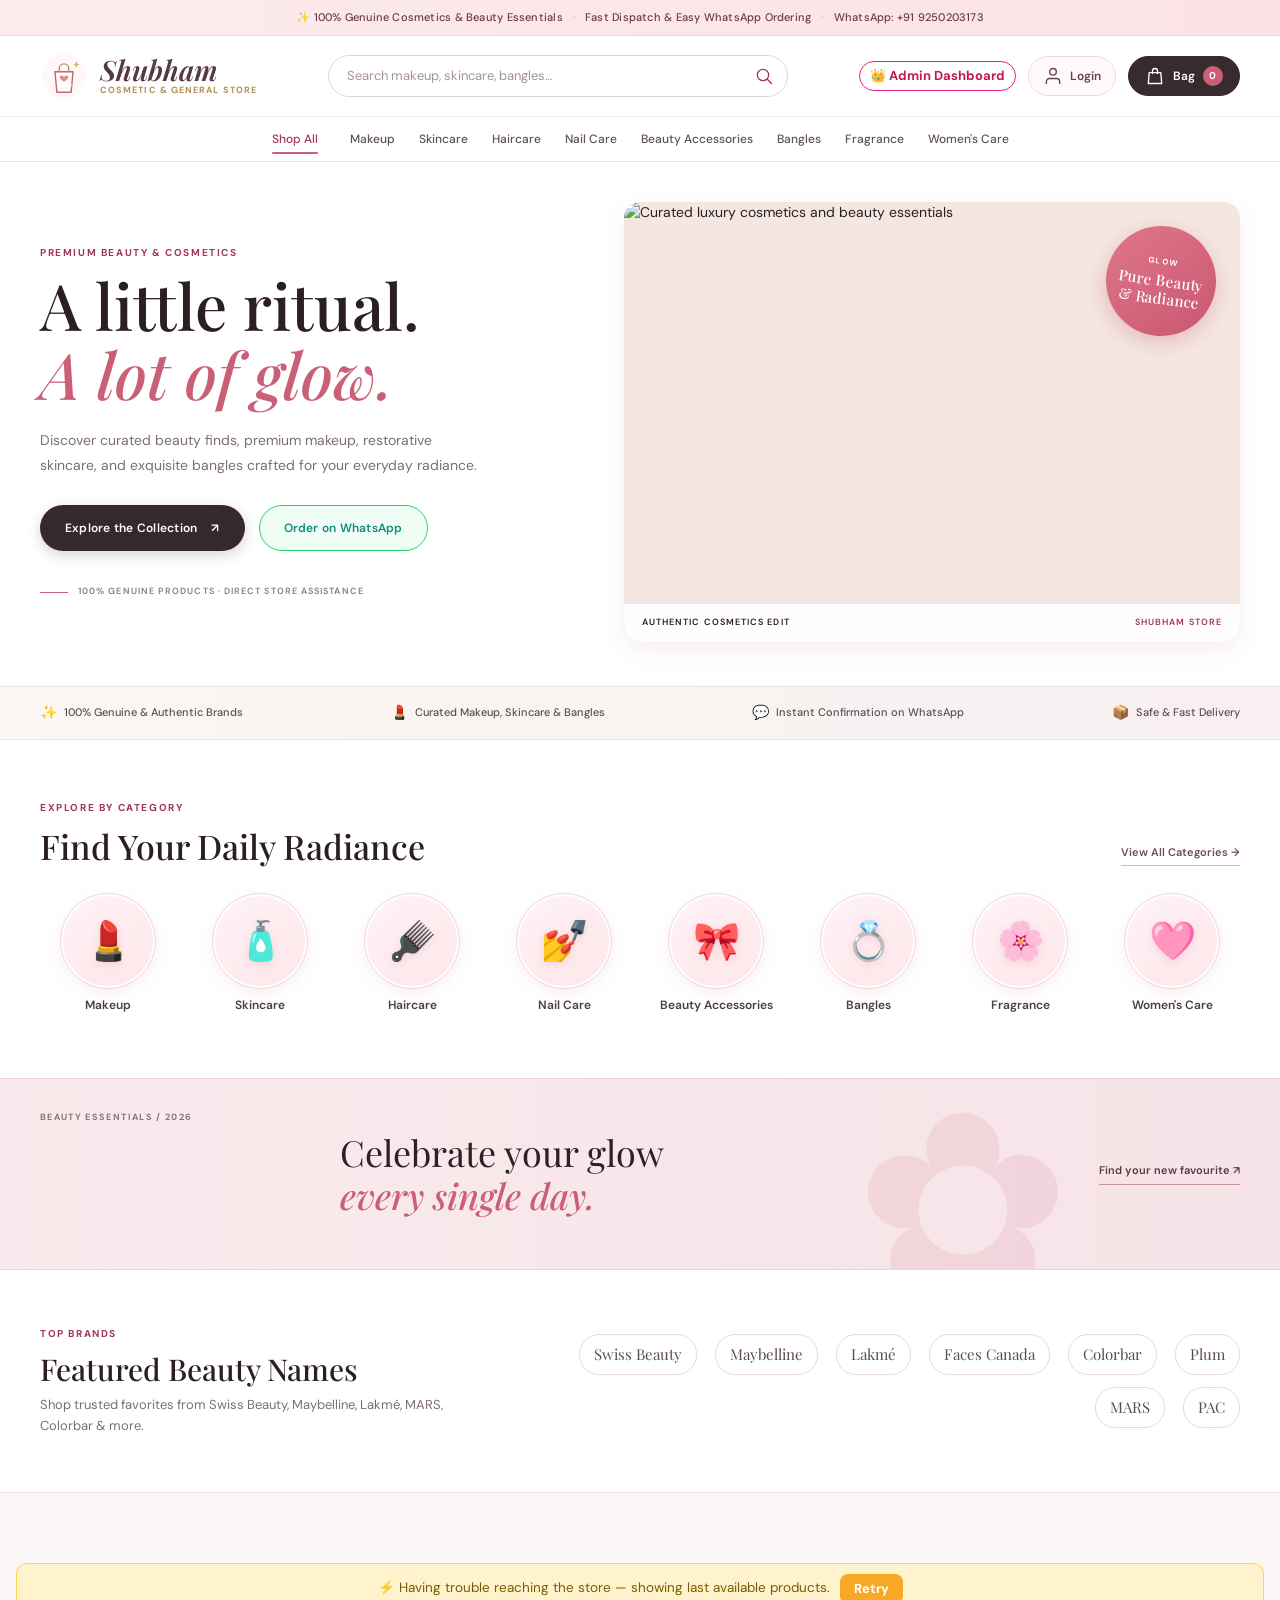
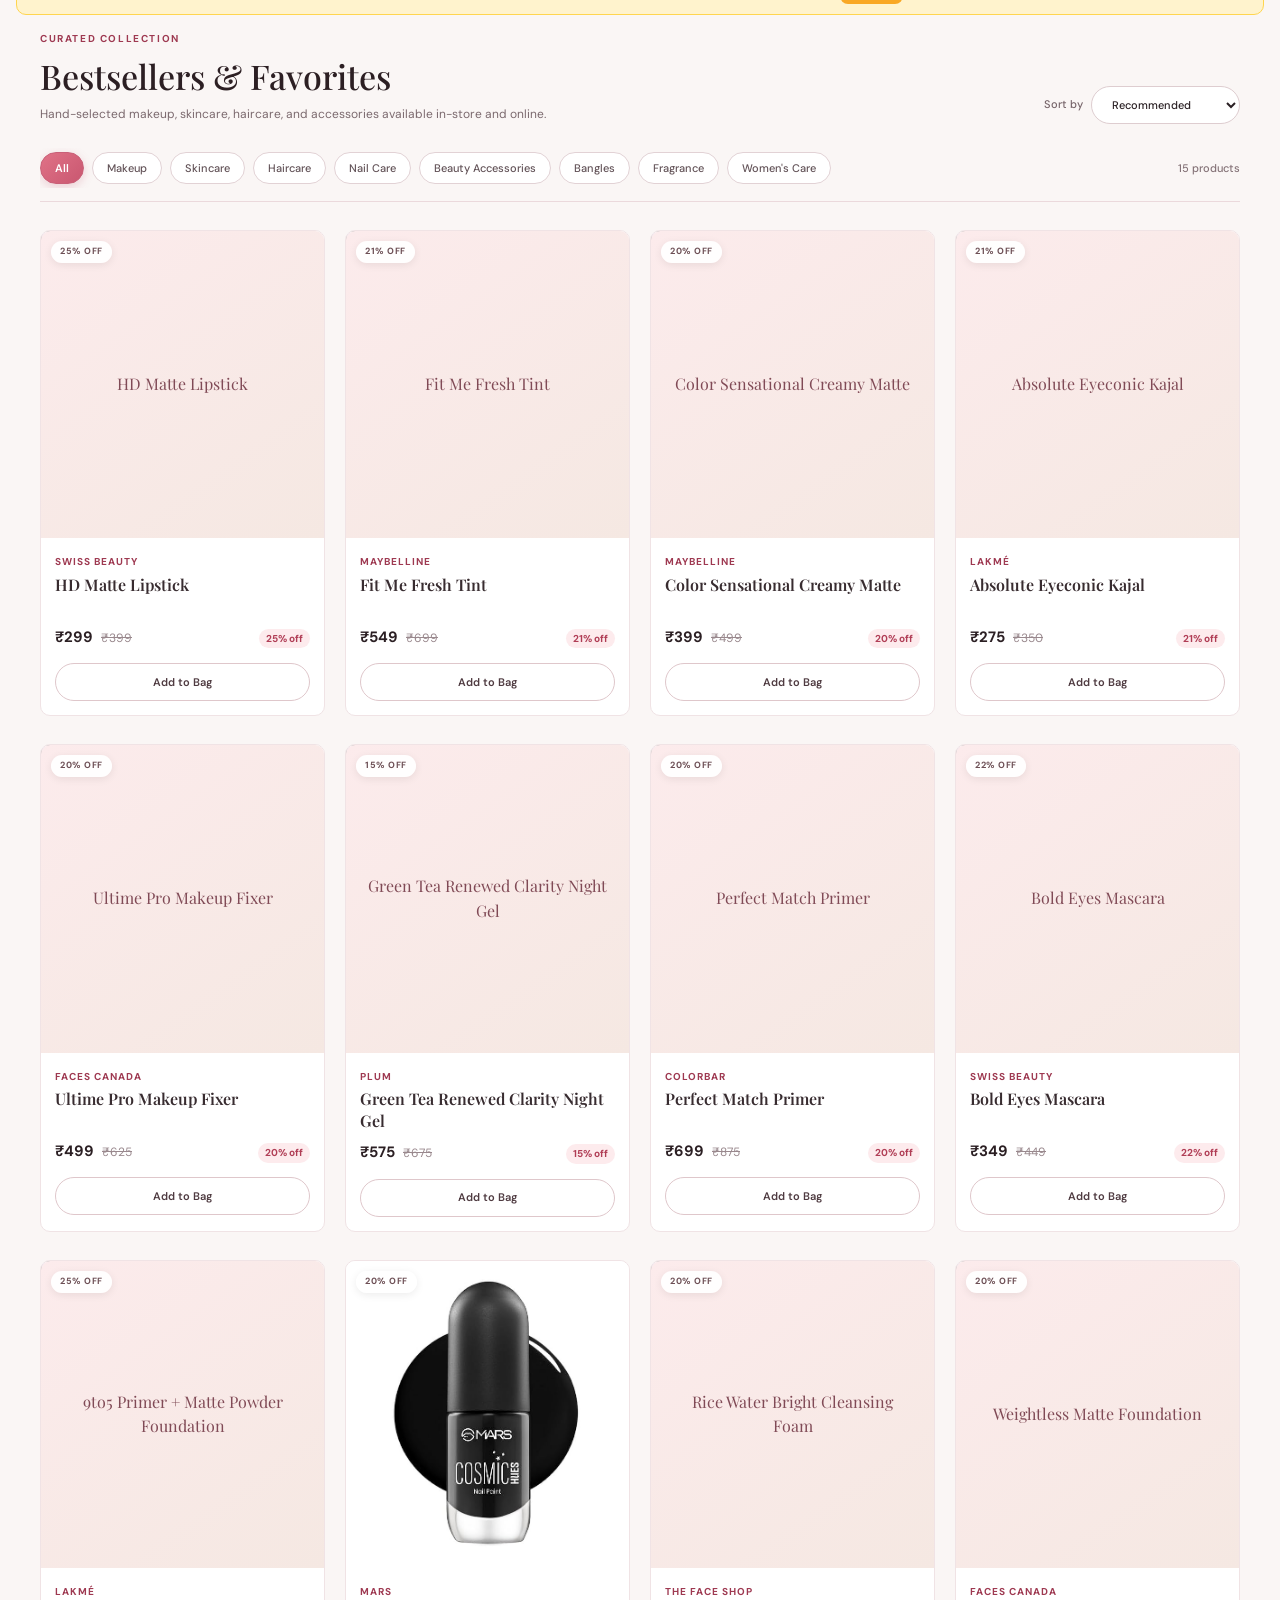
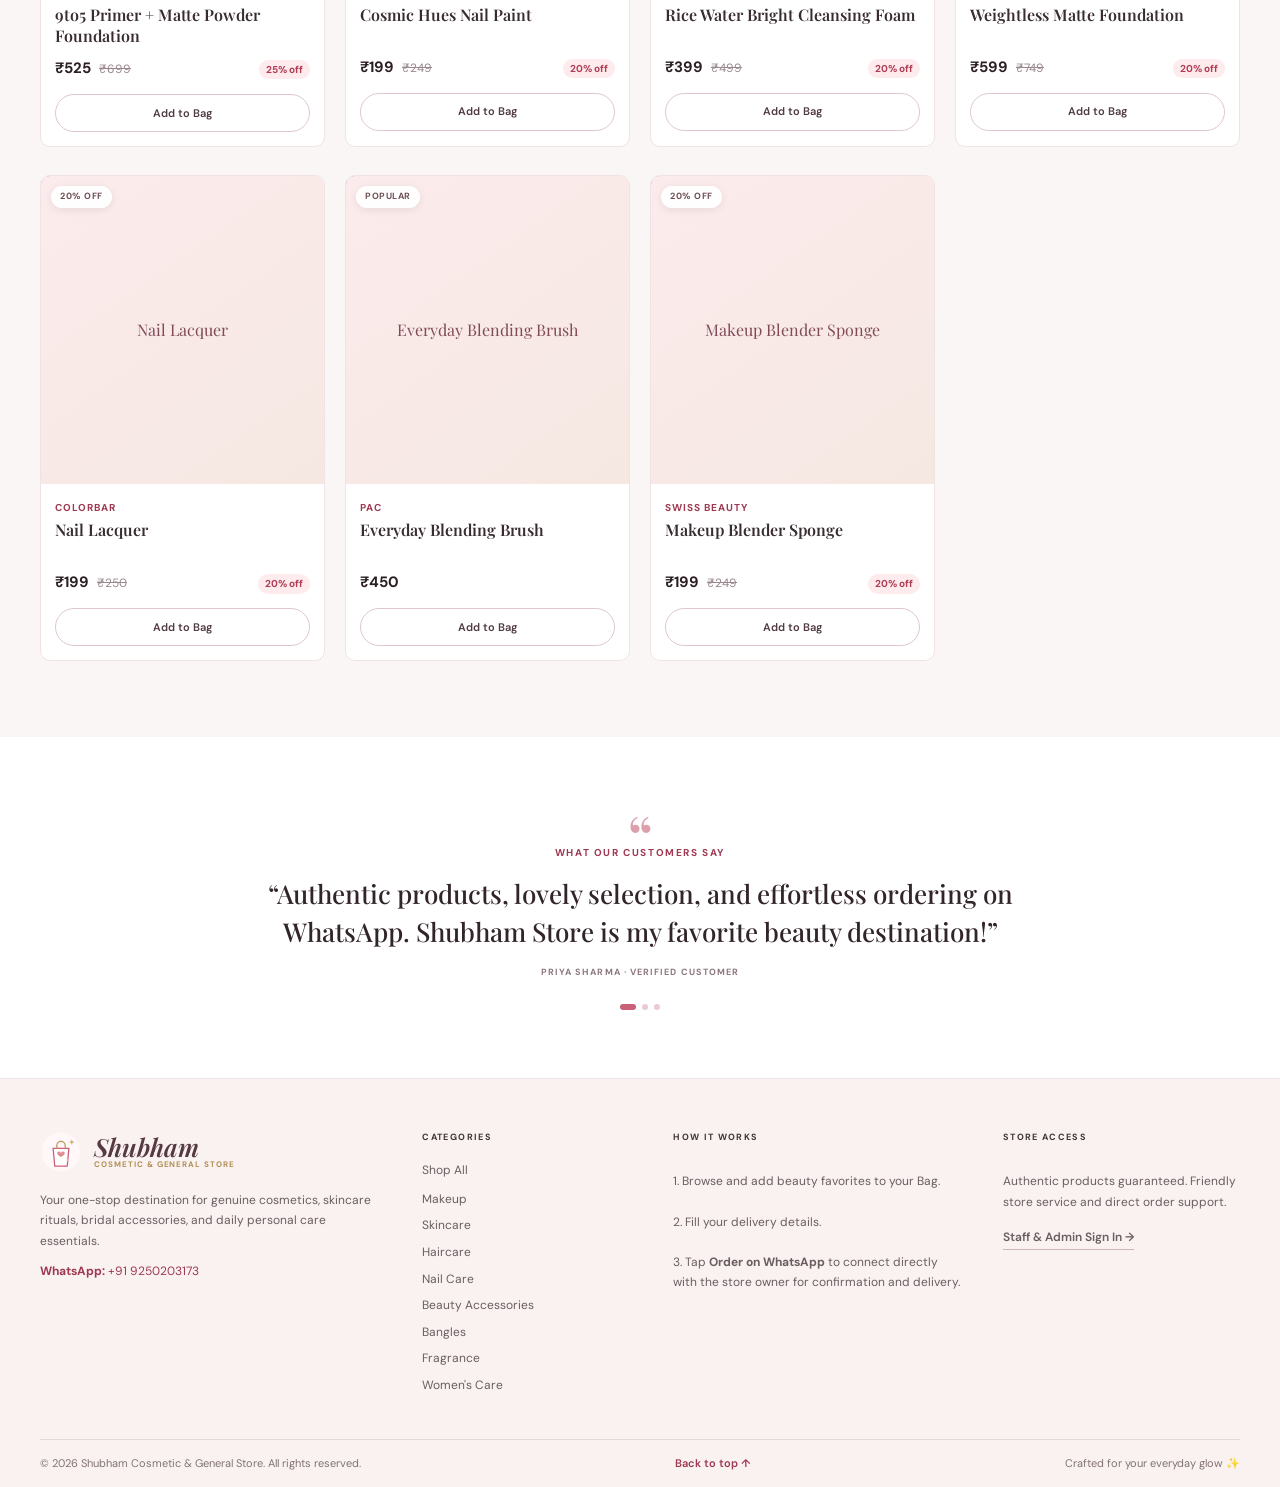
==== commit cf6bfda2: "fix(auth): accurate OTP error handling, 60s resend cooldown, email normalization, and fast Google si" ====
--- a/index.html
+++ b/index.html
@@ -284,6 +284,10 @@
 			</form>
 
 			<p class="form-feedback" id="authFeedback" role="status" aria-live="polite"></p>
+
+			<div class="auth-delivery-hint" id="authDeliveryHint">
+				<small>💡 <strong>Fastest Sign-In:</strong> Tap <strong>Continue with Google</strong> above to sign in instantly without waiting for an email verification code.</small>
+			</div>
 		</div>
 	</dialog>
 
--- a/style.css
+++ b/style.css
@@ -1833,3 +1833,784 @@
 		transition-duration: .01ms !important;
 	}
 }
+
+/* ═══════════════════════════════════════════════════════════════
+   OWNER ANNOUNCEMENT TOP BAR
+   ═══════════════════════════════════════════════════════════════ */
+
+.owner-top-bar {
+	background: linear-gradient(90deg, #c2185b 0%, #e91e8c 100%);
+	color: #fff;
+	font-size: 13px;
+	font-weight: 600;
+	padding: 8px 16px;
+	text-align: center;
+}
+
+.owner-top-bar-inner {
+	display: flex;
+	align-items: center;
+	justify-content: space-between;
+	flex-wrap: wrap;
+	gap: 8px;
+}
+
+.owner-top-bar-links {
+	display: flex;
+	align-items: center;
+	gap: 10px;
+}
+
+.owner-bar-btn {
+	background: rgba(255,255,255,0.2);
+	color: #fff;
+	border: 1px solid rgba(255,255,255,0.5);
+	border-radius: 20px;
+	padding: 4px 14px;
+	font-size: 12px;
+	font-weight: 700;
+	text-decoration: none;
+	transition: background 0.2s;
+}
+.owner-bar-btn:hover { background: rgba(255,255,255,0.35); }
+
+.owner-bar-btn-logout {
+	background: transparent;
+	color: rgba(255,255,255,0.85);
+	border: none;
+	cursor: pointer;
+	font-size: 12px;
+	padding: 2px 6px;
+	text-decoration: underline;
+}
+.owner-bar-btn-logout:hover { color: #fff; }
+
+/* Admin Dashboard link in header */
+.owner-dash-link {
+	display: inline-flex;
+	align-items: center;
+	gap: 4px;
+	font-size: 13px;
+	font-weight: 700;
+	color: #c2185b;
+	text-decoration: none;
+	padding: 4px 10px;
+	border: 1.5px solid #e91e8c;
+	border-radius: 20px;
+	transition: background 0.2s, color 0.2s;
+	white-space: nowrap;
+}
+.owner-dash-link:hover {
+	background: #e91e8c;
+	color: #fff;
+}
+
+/* ═══════════════════════════════════════════════════════════════
+   AUTH DIALOG  (Google + Email OTP Sign-In Modal)
+   ═══════════════════════════════════════════════════════════════ */
+
+.auth-dialog {
+	width: min(460px, 96vw);
+	border: none;
+	border-radius: 20px;
+	padding: 0;
+	box-shadow: 0 24px 64px rgba(0,0,0,0.18);
+	background: #fff;
+	overflow: hidden;
+}
+
+.auth-dialog::backdrop {
+	background: rgba(0,0,0,0.45);
+	backdrop-filter: blur(4px);
+}
+
+.auth-dialog-header {
+	background: linear-gradient(135deg, #fce4ec 0%, #f8bbd9 100%);
+	padding: 28px 28px 22px;
+	text-align: center;
+	border-bottom: 1px solid #f8c8de;
+}
+
+.auth-badge {
+	display: inline-block;
+	font-size: 10px;
+	font-weight: 800;
+	letter-spacing: 1.5px;
+	color: #c2185b;
+	background: rgba(194,24,91,0.1);
+	border: 1px solid rgba(194,24,91,0.25);
+	border-radius: 20px;
+	padding: 3px 12px;
+	margin-bottom: 10px;
+	text-transform: uppercase;
+}
+
+.auth-dialog-header h2 {
+	font-size: 22px;
+	font-weight: 700;
+	color: #1a1a2e;
+	margin: 0 0 6px;
+}
+
+.auth-dialog-header p {
+	font-size: 13.5px;
+	color: #555;
+	margin: 0;
+	line-height: 1.5;
+}
+
+.auth-dialog-body {
+	padding: 24px 28px 28px;
+	display: flex;
+	flex-direction: column;
+	gap: 14px;
+}
+
+/* Google Sign-In Button */
+.button-google {
+	display: flex;
+	align-items: center;
+	justify-content: center;
+	gap: 10px;
+	width: 100%;
+	padding: 12px 20px;
+	background: #fff;
+	border: 1.5px solid #ddd;
+	border-radius: 12px;
+	font-size: 15px;
+	font-weight: 600;
+	color: #333;
+	cursor: pointer;
+	transition: background 0.2s, border-color 0.2s, box-shadow 0.2s;
+	box-shadow: 0 1px 4px rgba(0,0,0,0.06);
+}
+.button-google:hover {
+	background: #f5f5f5;
+	border-color: #bbb;
+	box-shadow: 0 2px 8px rgba(0,0,0,0.1);
+}
+
+.google-icon { flex-shrink: 0; }
+
+/* OR Divider */
+.auth-divider {
+	display: flex;
+	align-items: center;
+	gap: 10px;
+	color: #aaa;
+	font-size: 12px;
+	font-weight: 500;
+}
+.auth-divider::before,
+.auth-divider::after {
+	content: "";
+	flex: 1;
+	height: 1px;
+	background: #e8e8e8;
+}
+
+/* OTP Forms */
+.auth-otp-form {
+	display: flex;
+	flex-direction: column;
+	gap: 12px;
+}
+
+.field-label {
+	display: flex;
+	flex-direction: column;
+	gap: 5px;
+	font-size: 13px;
+	font-weight: 600;
+	color: #333;
+}
+.field-label input {
+	border: 1.5px solid #ddd;
+	border-radius: 10px;
+	padding: 11px 14px;
+	font-size: 15px;
+	outline: none;
+	transition: border-color 0.2s, box-shadow 0.2s;
+	background: #fafafa;
+}
+.field-label input:focus {
+	border-color: #e91e8c;
+	box-shadow: 0 0 0 3px rgba(233,30,140,0.1);
+	background: #fff;
+}
+
+.auth-submit-btn {
+	width: 100%;
+	background: linear-gradient(135deg, #e91e8c, #c2185b);
+	color: #fff;
+	border: none;
+	border-radius: 12px;
+	padding: 13px 20px;
+	font-size: 15px;
+	font-weight: 700;
+	cursor: pointer;
+	transition: opacity 0.2s, transform 0.15s;
+}
+.auth-submit-btn:hover { opacity: 0.92; }
+.auth-submit-btn:active { transform: scale(0.98); }
+.auth-submit-btn:disabled { opacity: 0.55; cursor: not-allowed; }
+
+/* OTP Sent Banner */
+.otp-sent-banner {
+	background: #e8f5e9;
+	border: 1px solid #a5d6a7;
+	border-radius: 10px;
+	padding: 10px 14px;
+	font-size: 13px;
+	color: #2e7d32;
+}
+
+/* Action links below OTP form */
+.otp-action-links {
+	display: flex;
+	align-items: center;
+	gap: 8px;
+	font-size: 12.5px;
+	color: #888;
+	justify-content: center;
+}
+.otp-action-links .sep { color: #ccc; }
+.text-link-btn {
+	background: none;
+	border: none;
+	color: #c2185b;
+	cursor: pointer;
+	font-size: 12.5px;
+	font-weight: 600;
+	padding: 0;
+	text-decoration: underline;
+}
+.text-link-btn:hover { color: #e91e8c; }
+.text-link-btn:disabled,
+.text-link-btn.cooldown {
+	color: #999 !important;
+	cursor: not-allowed !important;
+	text-decoration: none !important;
+	opacity: 0.7;
+}
+
+/* Form Feedback */
+.form-feedback {
+	font-size: 13px;
+	color: #c62828;
+	min-height: 18px;
+	text-align: center;
+	line-height: 1.5;
+}
+.form-feedback.success {
+	color: #1b5e20 !important;
+	font-weight: 600;
+}
+.form-feedback:empty { display: none; }
+
+.auth-delivery-hint {
+	text-align: center;
+	color: #666;
+	font-size: 12px;
+	margin: 8px 0 0;
+	padding: 8px 12px;
+	background: #fdf7f9;
+	border-radius: 10px;
+	border: 1px dashed #f8bbd0;
+	line-height: 1.4;
+}
+.auth-delivery-hint strong {
+	color: #c2185b;
+}
+
+/* Auth dialog close button position */
+.auth-dialog .dialog-close {
+	position: absolute;
+	top: 14px;
+	right: 16px;
+	z-index: 2;
+	background: rgba(0,0,0,0.07);
+	border: none;
+	border-radius: 50%;
+	width: 32px;
+	height: 32px;
+	font-size: 18px;
+	line-height: 1;
+	cursor: pointer;
+	color: #555;
+	display: flex;
+	align-items: center;
+	justify-content: center;
+	transition: background 0.2s;
+}
+.auth-dialog .dialog-close:hover { background: rgba(0,0,0,0.15); }
+
+/* ═══════════════════════════════════════════════════════════════
+   PRODUCT LOADING SKELETON
+   ═══════════════════════════════════════════════════════════════ */
+
+.product-card-skeleton {
+	pointer-events: none;
+	user-select: none;
+}
+
+.skeleton-img {
+	height: 220px;
+	background: linear-gradient(90deg, #f0e6ef 25%, #fce4ec 50%, #f0e6ef 75%);
+	background-size: 200% 100%;
+	animation: skeleton-shimmer 1.4s infinite;
+	border-radius: 12px 12px 0 0;
+}
+
+.skeleton-line {
+	border-radius: 6px;
+	background: linear-gradient(90deg, #f0e6ef 25%, #fce4ec 50%, #f0e6ef 75%);
+	background-size: 200% 100%;
+	animation: skeleton-shimmer 1.4s infinite;
+	margin-bottom: 10px;
+}
+
+.skeleton-brand  { height: 12px; width: 45%; }
+.skeleton-name   { height: 16px; width: 80%; }
+.skeleton-price  { height: 18px; width: 55%; }
+.skeleton-btn    { height: 38px; width: 100%; border-radius: 8px; margin-top: 8px; }
+
+@keyframes skeleton-shimmer {
+	0%   { background-position: 200% 0; }
+	100% { background-position: -200% 0; }
+}
+
+/* ═══════════════════════════════════════════════════════════════
+   NETWORK RETRY NOTICE
+   ═══════════════════════════════════════════════════════════════ */
+
+.network-retry-notice {
+	display: flex;
+	align-items: center;
+	justify-content: center;
+	flex-wrap: wrap;
+	gap: 10px;
+	background: #fff3cd;
+	border: 1px solid #ffd54f;
+	border-radius: 10px;
+	padding: 10px 18px;
+	font-size: 13.5px;
+	color: #7a5c00;
+	margin: 10px 16px 16px;
+	text-align: center;
+}
+
+.network-retry-notice[hidden] { display: none; }
+
+.network-retry-notice button {
+	background: #f9a825;
+	color: #fff;
+	border: none;
+	border-radius: 8px;
+	padding: 5px 14px;
+	font-size: 13px;
+	font-weight: 700;
+	cursor: pointer;
+	transition: background 0.2s;
+}
+.network-retry-notice button:hover { background: #e65100; }
+
+/* ═══════════════════════════════════════════════════════════════
+   CUSTOMER PORTAL: TABS, ORDERS & ACCOUNT SETTINGS
+   ═══════════════════════════════════════════════════════════════ */
+
+.profile-dialog {
+	width: min(580px, 96vw);
+	border: none;
+	border-radius: 20px;
+	padding: 0;
+	box-shadow: 0 24px 64px rgba(0,0,0,0.2);
+	background: #fff;
+	overflow: hidden;
+}
+
+.profile-dialog::backdrop {
+	background: rgba(0,0,0,0.5);
+	backdrop-filter: blur(4px);
+}
+
+.profile-dialog-header {
+	padding: 24px 28px 16px;
+	background: linear-gradient(135deg, #fff0f5 0%, #ffe4ec 100%);
+	display: flex;
+	justify-content: space-between;
+	align-items: flex-start;
+	border-bottom: 1px solid #ffd1dc;
+}
+
+.profile-dialog-header h2 {
+	margin: 0;
+	font-family: var(--serif, 'Playfair Display', serif);
+	font-size: 24px;
+	color: #2b1f23;
+}
+
+.profile-status-bar {
+	display: flex;
+	align-items: center;
+	gap: 14px;
+	padding: 14px 28px;
+	background: #fff8fa;
+	border-bottom: 1px solid #fce4ec;
+}
+
+.profile-avatar {
+	width: 44px;
+	height: 44px;
+	border-radius: 50%;
+	background: #f8bbd0;
+	display: flex;
+	align-items: center;
+	justify-content: center;
+	font-size: 22px;
+	color: #c2185b;
+	flex-shrink: 0;
+}
+
+.profile-status-info {
+	display: flex;
+	flex-direction: column;
+	gap: 4px;
+}
+
+.profile-email {
+	margin: 0;
+	font-size: 14px;
+	font-weight: 700;
+	color: #333;
+}
+
+.profile-badges-row {
+	display: flex;
+	gap: 6px;
+	flex-wrap: wrap;
+}
+
+.profile-badge {
+	font-size: 11px;
+	font-weight: 700;
+	padding: 2px 8px;
+	border-radius: 12px;
+	background: #e8f5e9;
+	color: #2e7d32;
+}
+
+.profile-badge.badge-owner {
+	background: linear-gradient(135deg, #e91e8c, #c2185b);
+	color: #fff;
+}
+
+.profile-badge.guest {
+	background: #f5f5f5;
+	color: #777;
+}
+
+/* Account Navigation Tabs */
+.account-nav-tabs {
+	display: flex;
+	border-bottom: 1.5px solid #f0e0e6;
+	background: #fafafa;
+	overflow-x: auto;
+}
+
+.account-tab {
+	flex: 1;
+	padding: 12px 14px;
+	border: none;
+	background: transparent;
+	font-size: 13.5px;
+	font-weight: 600;
+	color: #666;
+	cursor: pointer;
+	border-bottom: 3px solid transparent;
+	transition: color 0.2s, border-color 0.2s, background 0.2s;
+	white-space: nowrap;
+	text-align: center;
+}
+
+.account-tab:hover {
+	color: #c2185b;
+	background: #fff0f5;
+}
+
+.account-tab.active {
+	color: #c2185b;
+	border-bottom-color: #e91e8c;
+	background: #fff;
+	font-weight: 700;
+}
+
+.tab-count-pill {
+	display: inline-block;
+	background: #e91e8c;
+	color: #fff;
+	font-size: 11px;
+	padding: 1px 6px;
+	border-radius: 10px;
+	margin-left: 4px;
+}
+
+/* Tab Panels */
+.profile-content {
+	padding: 24px 28px 28px;
+	max-height: 70vh;
+	overflow-y: auto;
+}
+
+.tab-panel {
+	display: none;
+}
+
+.tab-panel.active {
+	display: block;
+}
+
+/* My Orders Tab */
+.orders-section-header {
+	display: flex;
+	justify-content: space-between;
+	align-items: center;
+	margin-bottom: 16px;
+}
+
+.orders-section-header h3 {
+	margin: 0;
+	font-size: 17px;
+	color: #2b1f23;
+}
+
+.btn-refresh-orders {
+	font-size: 12px;
+	padding: 5px 12px;
+	border-radius: 16px;
+	color: #c2185b;
+	border-color: #f48fb1;
+}
+
+.customer-orders-list {
+	display: flex;
+	flex-direction: column;
+	gap: 14px;
+}
+
+.customer-order-card {
+	border: 1.5px solid #f0e0e6;
+	border-radius: 14px;
+	padding: 16px;
+	background: #fff;
+	transition: box-shadow 0.2s;
+}
+
+.customer-order-card:hover {
+	box-shadow: 0 4px 14px rgba(194, 24, 91, 0.08);
+}
+
+.order-card-top {
+	display: flex;
+	justify-content: space-between;
+	align-items: center;
+	padding-bottom: 10px;
+	border-bottom: 1px dashed #f0d0dc;
+	margin-bottom: 10px;
+}
+
+.order-number {
+	font-size: 13.5px;
+	font-weight: 700;
+	color: #2b1f23;
+	display: block;
+}
+
+.order-timestamp {
+	font-size: 11.5px;
+	color: #888;
+}
+
+/* Order Status Badges */
+.customer-status-badge, .order-status-badge {
+	font-size: 11px;
+	font-weight: 800;
+	letter-spacing: 0.5px;
+	padding: 4px 10px;
+	border-radius: 14px;
+	text-transform: uppercase;
+}
+
+.status-pending {
+	background: #fff8e1;
+	color: #f57f17;
+	border: 1px solid #ffe082;
+}
+
+.status-confirmed {
+	background: #e3f2fd;
+	color: #1565c0;
+	border: 1px solid #90caf9;
+}
+
+.status-dispatched {
+	background: #f3e5f5;
+	color: #7b1fa2;
+	border: 1px solid #ce93d8;
+}
+
+.status-delivered {
+	background: #e8f5e9;
+	color: #2e7d32;
+	border: 1px solid #a5d6a7;
+}
+
+.status-cancelled {
+	background: #ffebee;
+	color: #c62828;
+	border: 1px solid #ef9a9a;
+}
+
+.customer-order-items {
+	display: flex;
+	flex-direction: column;
+	gap: 6px;
+	margin-bottom: 12px;
+}
+
+.customer-order-item-row {
+	display: flex;
+	justify-content: space-between;
+	font-size: 13px;
+	color: #444;
+}
+
+.item-meta strong {
+	color: #222;
+}
+
+.item-shade-tag {
+	font-size: 11px;
+	color: #c2185b;
+	margin-left: 4px;
+}
+
+.customer-order-card-footer {
+	display: flex;
+	justify-content: space-between;
+	align-items: center;
+	padding-top: 10px;
+	border-top: 1px solid #f8e8ee;
+}
+
+.order-address-snippet small {
+	font-size: 11.5px;
+	color: #777;
+}
+
+.order-total-amount span {
+	font-size: 12px;
+	color: #666;
+	margin-right: 4px;
+}
+
+.order-total-amount strong {
+	font-size: 15px;
+	color: #c2185b;
+}
+
+.empty-orders-view {
+	text-align: center;
+	padding: 32px 16px;
+	color: #666;
+}
+
+.empty-orders-view .empty-icon {
+	font-size: 40px;
+	margin-bottom: 8px;
+	display: block;
+}
+
+.empty-orders-view h4 {
+	margin: 0 0 6px;
+	color: #333;
+}
+
+.empty-orders-view p {
+	font-size: 13px;
+	line-height: 1.5;
+	max-width: 320px;
+	margin: 0 auto 16px;
+}
+
+/* Saved Address Card */
+.saved-address-card {
+	border: 1.5px solid #f0e0e6;
+	border-radius: 14px;
+	padding: 20px;
+	background: #fff;
+}
+
+.address-card-header {
+	display: flex;
+	justify-content: space-between;
+	align-items: center;
+	margin-bottom: 10px;
+}
+
+.badge-default {
+	background: #e8f5e9;
+	color: #2e7d32;
+	font-size: 11px;
+	font-weight: 700;
+	padding: 2px 8px;
+	border-radius: 10px;
+}
+
+.address-text {
+	font-size: 14px;
+	color: #444;
+	line-height: 1.6;
+	margin-bottom: 16px;
+}
+
+.btn-edit-address {
+	font-size: 13px;
+}
+
+/* Settings Card */
+.settings-card {
+	display: flex;
+	flex-direction: column;
+	gap: 16px;
+}
+
+.setting-item {
+	display: flex;
+	justify-content: space-between;
+	align-items: center;
+	padding: 16px;
+	border: 1px solid #f0e0e6;
+	border-radius: 12px;
+	background: #fff;
+}
+
+.setting-subtext {
+	font-size: 12.5px;
+	color: #777;
+	margin: 2px 0 0;
+}
+
+.status-verified-pill {
+	background: #e8f5e9;
+	color: #2e7d32;
+	font-size: 12px;
+	font-weight: 700;
+	padding: 3px 10px;
+	border-radius: 12px;
+}
+
+.btn-small {
+	padding: 6px 14px;
+	font-size: 12.5px;
+}
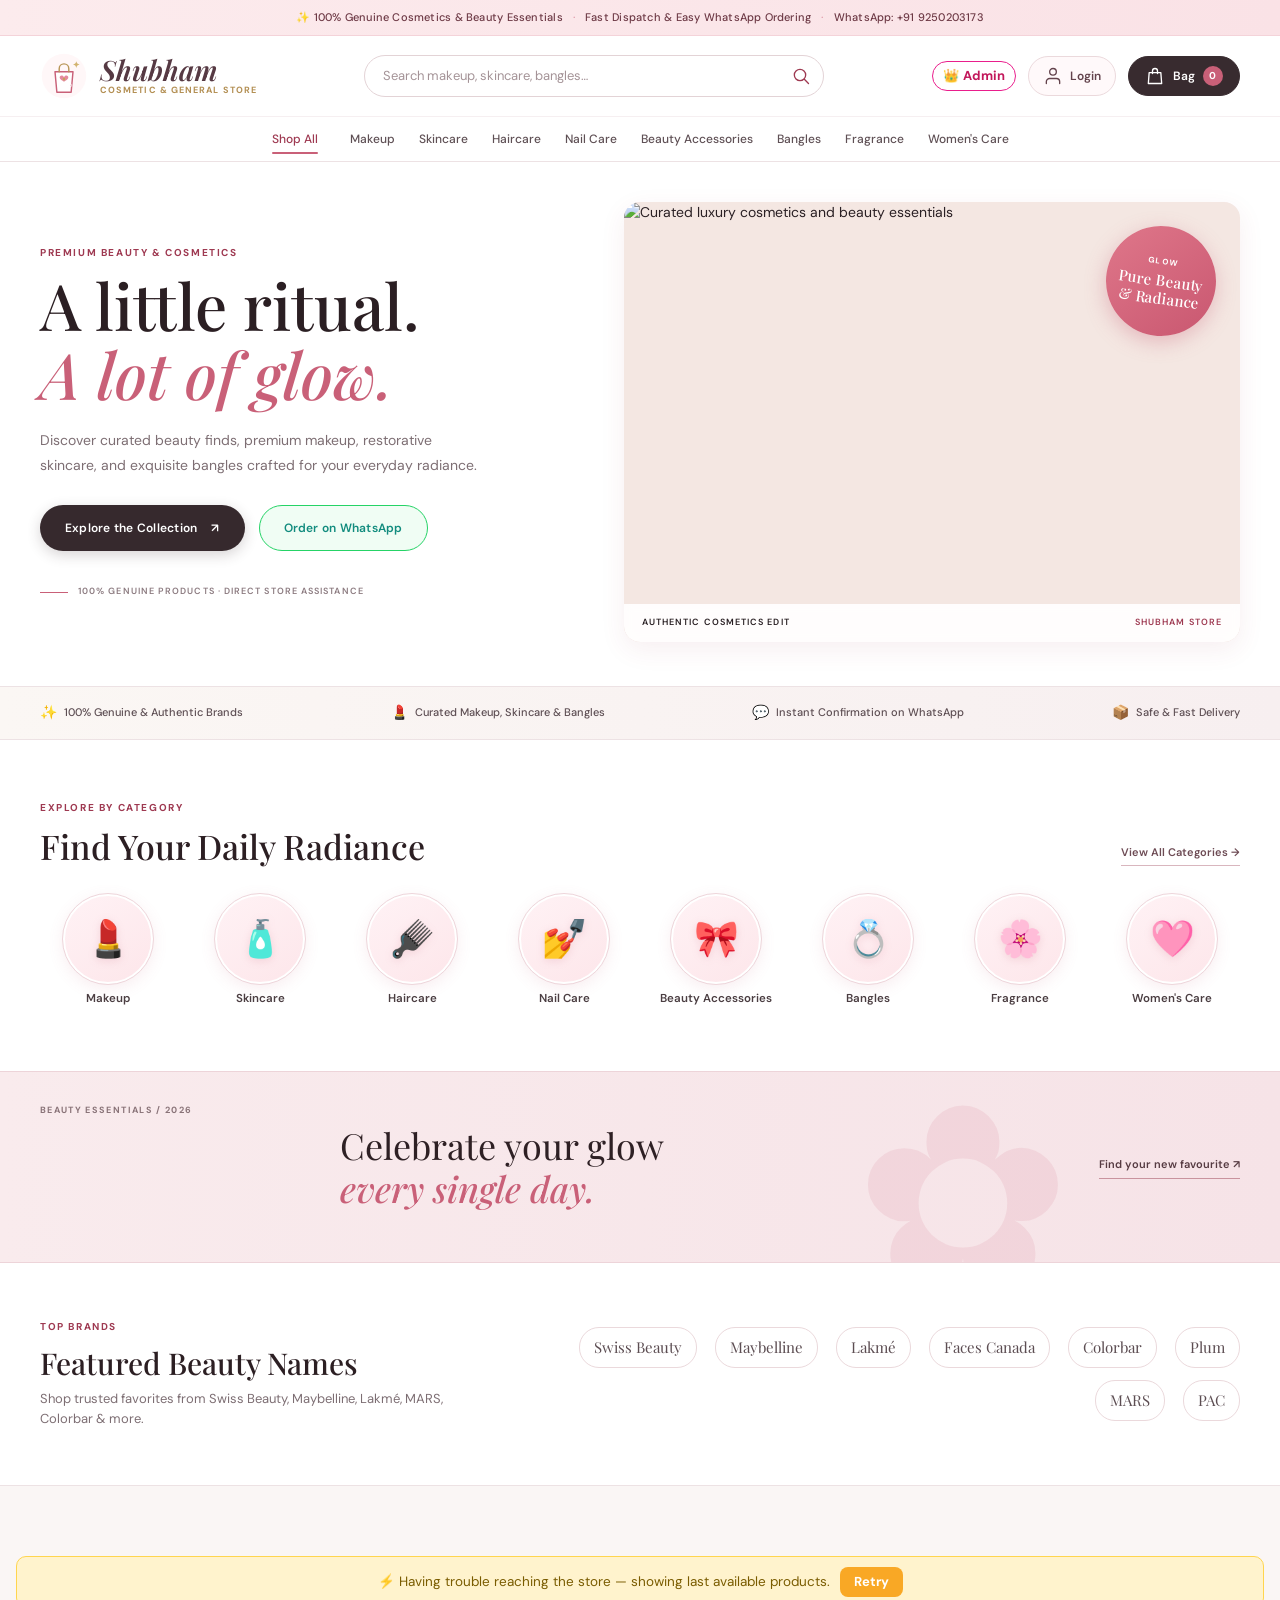
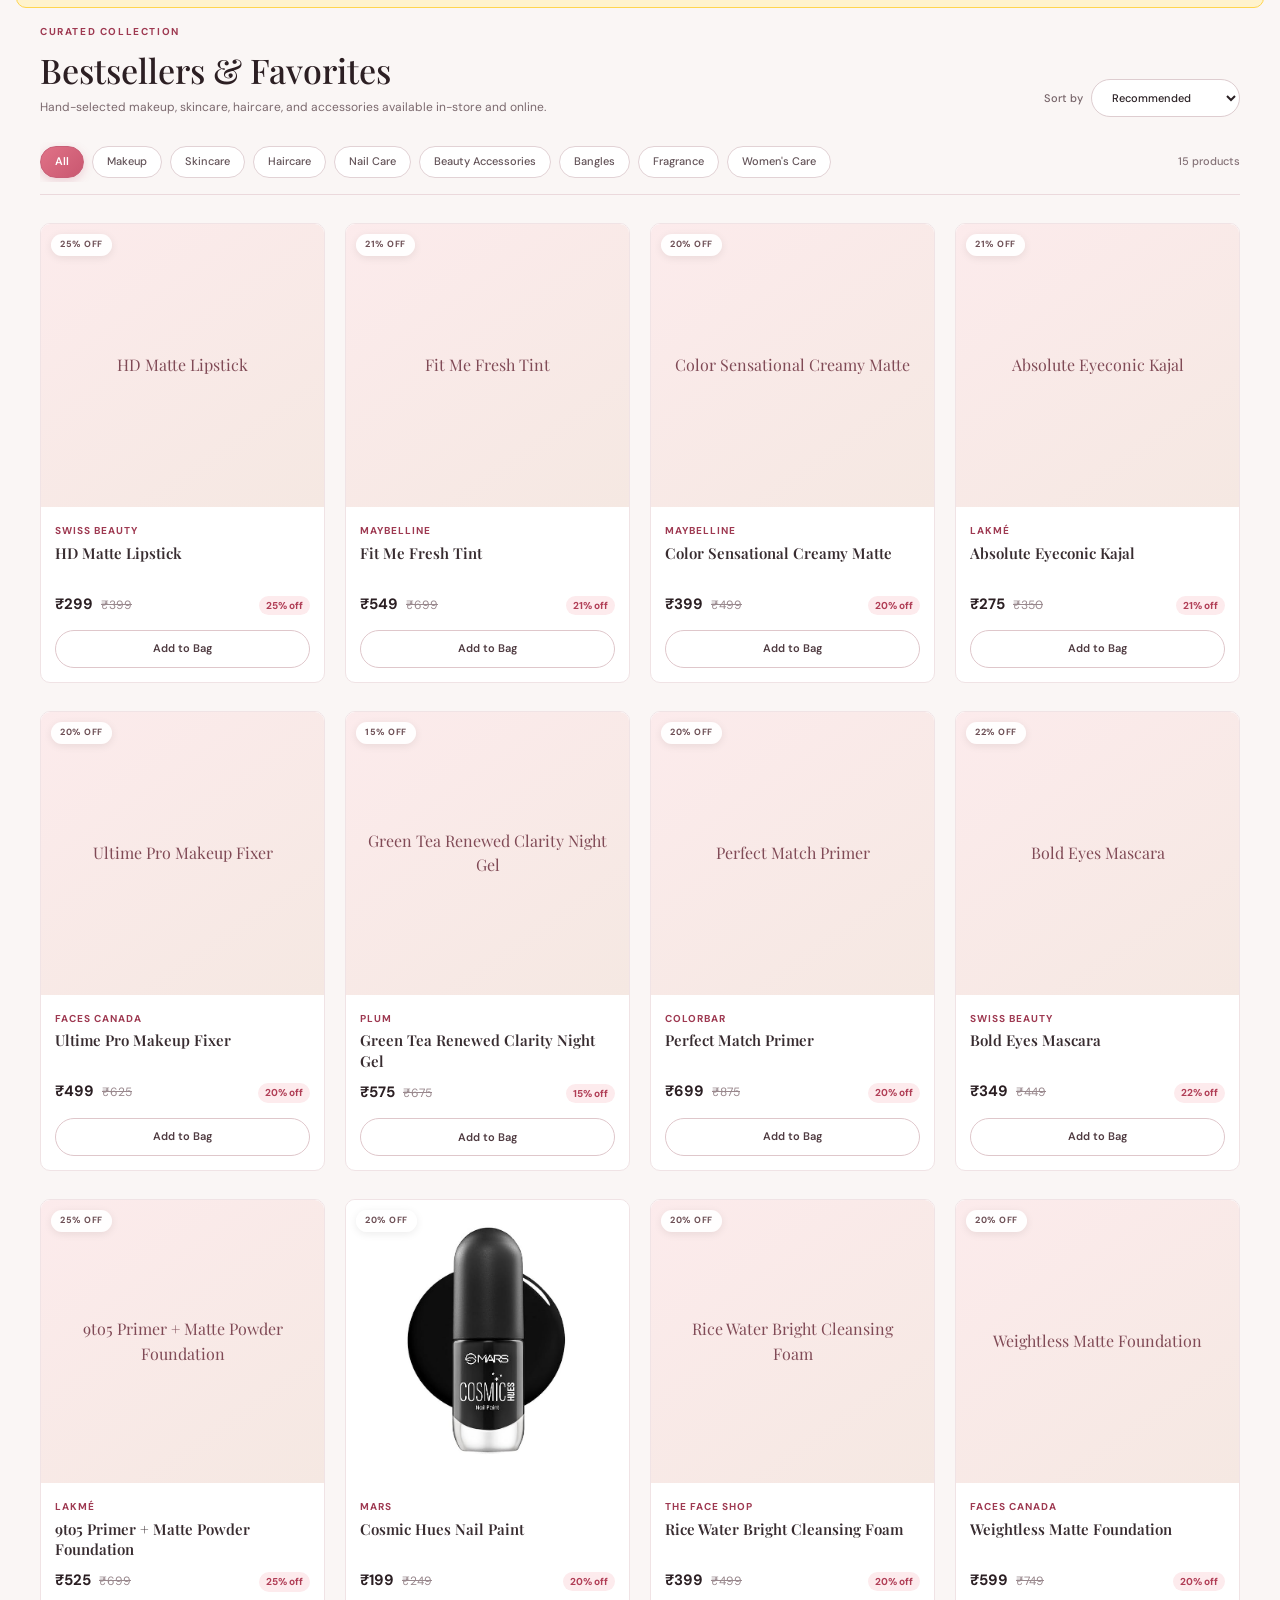
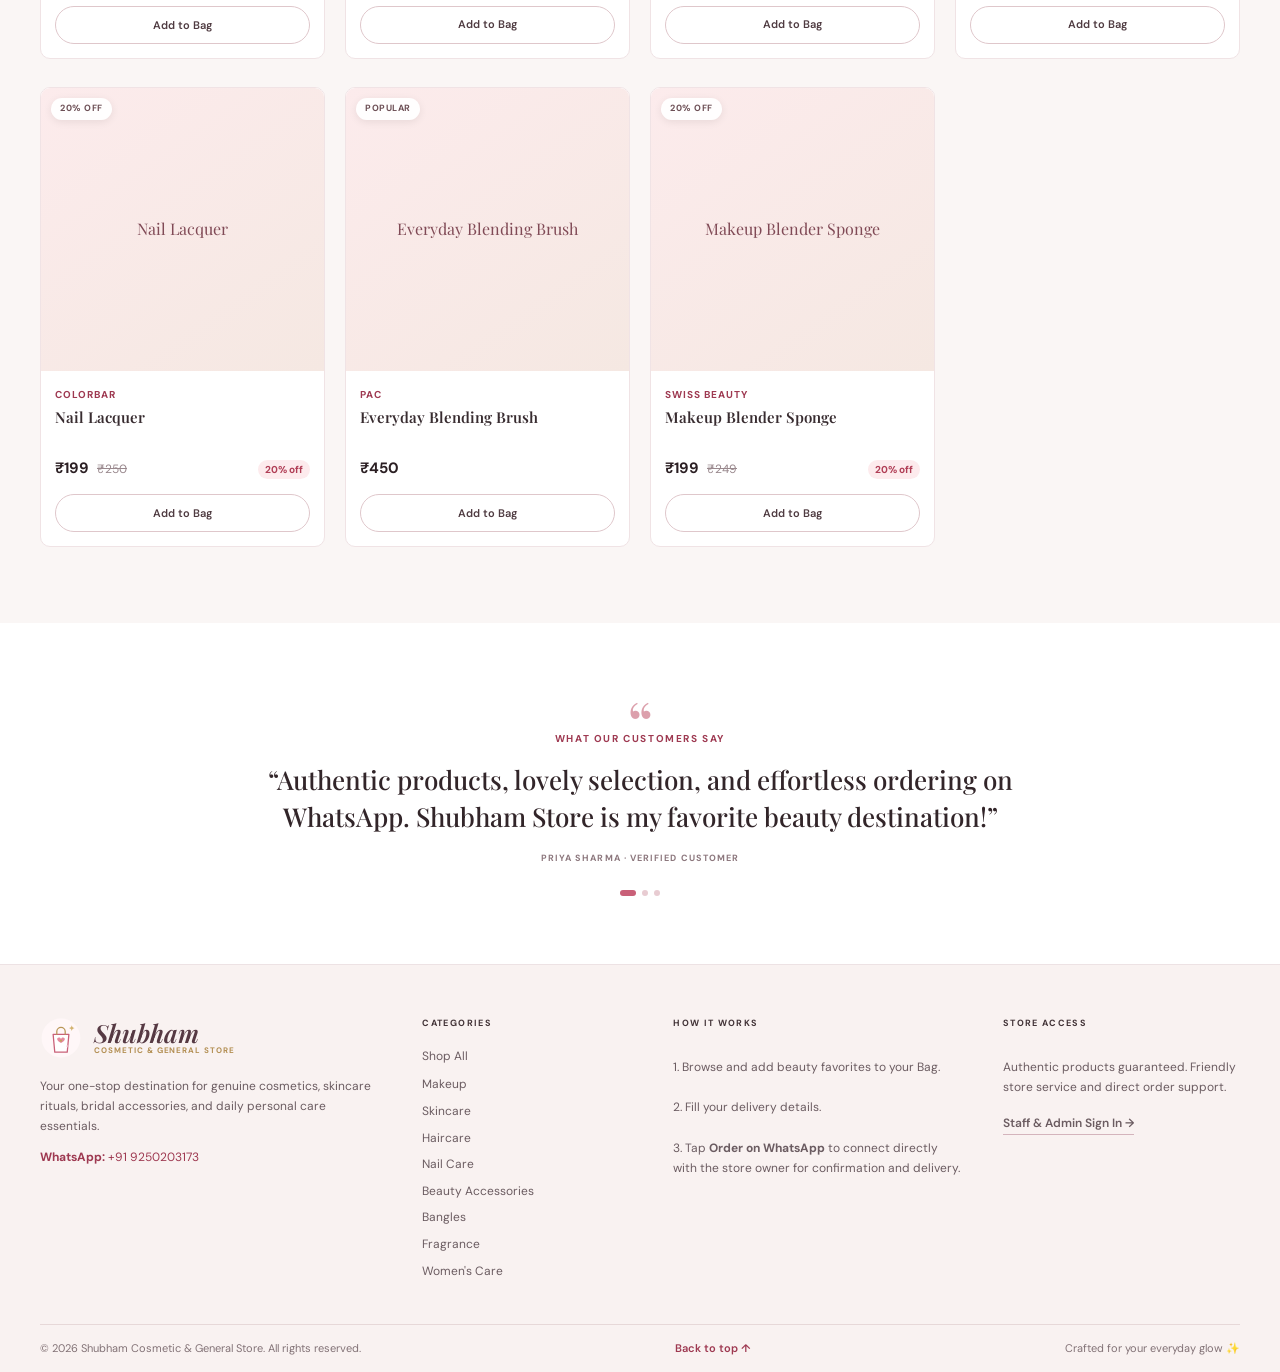
==== commit cda4426f: "feat(mobile): complete responsive design across 320px-1200px viewports, fix horizontal overflow, and" ====
--- a/index.html
+++ b/index.html
@@ -59,7 +59,7 @@
 			</form>
 
 			<div class="header-actions">
-				<a href="admin.html" class="owner-dash-link" id="ownerDashLink" hidden title="Open Owner Dashboard">👑 Admin Dashboard</a>
+				<a href="admin.html" class="owner-dash-link" id="ownerDashLink" hidden title="Open Owner Dashboard"><span class="owner-dash-icon" aria-hidden="true">👑</span><span class="owner-dash-text"> Admin</span></a>
 
 				<button class="header-user-btn" id="customerLoginButton" type="button" aria-label="Customer account">
 					<svg viewBox="0 0 24 24" aria-hidden="true" class="user-icon"><path d="M20 21v-2a4 4 0 0 0-4-4H8a4 4 0 0 0-4 4v2"></path><circle cx="12" cy="7" r="4"></circle></svg>
--- a/style.css
+++ b/style.css
@@ -27,7 +27,11 @@
 }
 
 * { box-sizing: border-box; }
-html { scroll-behavior: smooth; scroll-padding-top: 105px; }
+html {
+	scroll-behavior: smooth;
+	scroll-padding-top: 105px;
+	overflow-x: clip;
+}
 body {
 	margin: 0;
 	color: var(--ink);
@@ -36,6 +40,8 @@
 	font-size: 14px;
 	line-height: 1.55;
 	-webkit-font-smoothing: antialiased;
+	overflow-x: clip;
+	max-width: 100%;
 }
 
 button, input, textarea, select { font: inherit; }
@@ -46,7 +52,10 @@
 	outline: 2px solid var(--rose-dark);
 	outline-offset: 3px;
 }
-img { display: block; max-width: 100%; }
+img, svg, video, canvas, audio, iframe, embed, object {
+	display: block;
+	max-width: 100%;
+}
 
 .page-width {
 	width: min(1200px, calc(100% - var(--page-gutter) * 2));
@@ -521,7 +530,7 @@
 
 .category-list {
 	display: grid;
-	grid-template-columns: repeat(8, 1fr);
+	grid-template-columns: repeat(8, minmax(0, 1fr));
 	gap: 16px;
 	margin-top: 28px;
 }
@@ -536,6 +545,8 @@
 	text-align: center;
 	transition: transform 0.25s cubic-bezier(0.4, 0, 0.2, 1);
 	outline: none;
+	min-width: 0;
+	width: 100%;
 }
 .category-tile:hover {
 	transform: translateY(-4px);
@@ -543,7 +554,7 @@
 .category-image {
 	position: relative;
 	width: 100%;
-	max-width: 94px;
+	max-width: 90px;
 	aspect-ratio: 1;
 	border-radius: 50%;
 	display: flex;
@@ -566,7 +577,7 @@
 	display: flex;
 	align-items: center;
 	justify-content: center;
-	font-size: 38px;
+	font-size: 36px;
 	line-height: 1;
 	transition: transform 0.25s ease;
 	filter: drop-shadow(0 2px 4px rgba(180, 70, 95, 0.15));
@@ -576,13 +587,17 @@
 }
 .category-tile-label {
 	display: block;
-	margin-top: 10px;
+	margin-top: 8px;
 	color: #4b3e42;
-	font-size: 12px;
+	font-size: 11.5px;
 	font-weight: 600;
 	line-height: 1.3;
 	text-align: center;
 	transition: color 0.2s ease;
+	word-break: break-word;
+	overflow-wrap: break-word;
+	hyphens: auto;
+	max-width: 100%;
 }
 .category-tile:hover .category-tile-label {
 	color: var(--rose-dark);
@@ -788,18 +803,23 @@
 }
 .product-image-wrap {
 	position: relative;
-	aspect-ratio: 0.92;
+	aspect-ratio: 1;
 	overflow: hidden;
-	background: #fbf5f4;
+	background: #ffffff;
+	display: flex;
+	align-items: center;
+	justify-content: center;
+	padding: 10px;
 }
 .product-image-wrap img {
 	width: 100%;
 	height: 100%;
-	object-fit: cover;
-	transition: transform 0.4s ease;
+	object-fit: contain;
+	object-position: center;
+	transition: transform 0.35s ease;
 }
 .product-card:hover .product-image-wrap img {
-	transform: scale(1.05);
+	transform: scale(1.04);
 }
 .image-fallback {
 	position: absolute;
@@ -864,6 +884,7 @@
 	display: flex;
 	flex-direction: column;
 	flex: 1;
+	min-width: 0;
 }
 .product-brand {
 	margin: 0 0 4px;
@@ -872,23 +893,32 @@
 	font-weight: 700;
 	letter-spacing: .1em;
 	text-transform: uppercase;
+	white-space: nowrap;
+	overflow: hidden;
+	text-overflow: ellipsis;
 }
 .product-name {
-	display: block;
+	display: -webkit-box;
+	-webkit-line-clamp: 2;
+	-webkit-box-orient: vertical;
+	overflow: hidden;
 	color: #382c30;
 	font-family: var(--serif);
-	font-size: 16px;
+	font-size: 15px;
 	font-weight: 600;
 	line-height: 1.35;
-	min-height: 42px;
+	min-height: 40px;
 	transition: color 0.2s ease;
+	word-break: break-word;
+	overflow-wrap: break-word;
 }
 .product-name:hover { color: var(--rose); }
 
 .price-line {
 	display: flex;
 	align-items: baseline;
-	gap: 8px;
+	flex-wrap: wrap;
+	gap: 6px 8px;
 	margin-top: 10px;
 }
 .price-current {
@@ -1125,13 +1155,19 @@
 }
 .detail-image {
 	position: relative;
-	min-height: 420px;
-	background: #fbf5f3;
+	min-height: 380px;
+	background: #ffffff;
+	display: flex;
+	align-items: center;
+	justify-content: center;
+	padding: 20px;
 }
 .detail-image img {
 	width: 100%;
 	height: 100%;
-	object-fit: cover;
+	max-height: 420px;
+	object-fit: contain;
+	object-position: center;
 }
 .detail-copy {
 	padding: 38px 32px 32px;
@@ -1292,16 +1328,22 @@
 	align-items: center;
 }
 .cart-item-image {
-	width: 76px;
-	height: 86px;
+	width: 72px;
+	height: 80px;
 	border-radius: 8px;
 	overflow: hidden;
-	background: var(--pink-soft);
+	background: #ffffff;
+	border: 1px solid #ebd9dc;
+	display: flex;
+	align-items: center;
+	justify-content: center;
+	padding: 4px;
+	flex-shrink: 0;
 }
 .cart-item-image img {
 	width: 100%;
 	height: 100%;
-	object-fit: cover;
+	object-fit: contain;
 }
 .cart-item-brand {
 	margin: 0 0 2px;
@@ -1614,226 +1656,6 @@
 	transform: translateY(0);
 }
 
-/* Responsive Media Queries */
-@media (max-width: 1024px) {
-	.category-list {
-		grid-template-columns: repeat(4, 1fr);
-		gap: 20px 16px;
-	}
-	.category-image {
-		max-width: 86px;
-	}
-	.category-emoji {
-		font-size: 34px;
-	}
-	.product-grid {
-		grid-template-columns: repeat(3, minmax(0, 1fr));
-		gap: 22px 16px;
-	}
-	.footer-main {
-		grid-template-columns: 1fr 1fr;
-		gap: 36px 24px;
-	}
-}
-
-@media (max-width: 768px) {
-	:root { --page-gutter: 20px; }
-	.header-main {
-		display: grid;
-		grid-template-columns: auto 1fr auto;
-		gap: 14px;
-		padding-top: 10px;
-		padding-bottom: 10px;
-	}
-	.menu-toggle {
-		display: flex;
-		flex-direction: column;
-		justify-content: center;
-		gap: 5px;
-		width: 36px;
-		height: 36px;
-		padding: 0;
-		border: 0;
-		background: transparent;
-		cursor: pointer;
-	}
-	.menu-toggle span {
-		width: 20px;
-		height: 2px;
-		background: #4b3a40;
-		border-radius: 1px;
-	}
-	.search-form {
-		grid-column: 1 / -1;
-		grid-row: 2;
-		max-width: none;
-	}
-	.header-actions {
-		grid-column: 3;
-		grid-row: 1;
-		gap: 8px;
-	}
-	.header-user-btn {
-		padding: 0 10px;
-	}
-	.user-btn-text {
-		display: none;
-	}
-	.cart-trigger {
-		padding: 0 12px;
-	}
-	.cart-label {
-		display: none;
-	}
-
-	.main-nav {
-		display: none;
-		border-top: 1px solid var(--line);
-	}
-	.main-nav.open {
-		display: block;
-	}
-	.nav-inner {
-		justify-content: flex-start;
-		padding: 0 16px;
-	}
-
-	.hero {
-		min-height: auto;
-		grid-template-columns: 1fr;
-		gap: 28px;
-		padding-top: 24px;
-		padding-bottom: 32px;
-	}
-	.hero h1 { font-size: 40px; }
-	.hero-visual { height: 320px; }
-	.hero-sticker { width: 90px; height: 90px; top: 16px; right: 16px; }
-	.hero-sticker strong { font-size: 13px; }
-
-	.trust-inner {
-		flex-wrap: wrap;
-		justify-content: center;
-		padding: 12px 0;
-		gap: 10px 18px;
-	}
-
-	.category-list {
-		grid-template-columns: repeat(4, 1fr);
-		gap: 18px 12px;
-	}
-	.category-image {
-		max-width: 74px;
-	}
-	.category-emoji {
-		font-size: 30px;
-	}
-	.category-tile-label {
-		font-size: 11px;
-		margin-top: 8px;
-	}
-
-	.brand-section {
-		grid-template-columns: 1fr;
-		gap: 20px;
-	}
-	.brand-list {
-		justify-content: flex-start;
-	}
-
-	.product-grid {
-		grid-template-columns: repeat(2, minmax(0, 1fr));
-		gap: 18px 12px;
-	}
-	.detail-layout {
-		grid-template-columns: 1fr;
-	}
-	.detail-image {
-		min-height: 280px;
-		height: 38vh;
-	}
-	.detail-copy {
-		padding: 24px 20px;
-	}
-	.quick-view { display: none; }
-}
-
-@media (max-width: 480px) {
-	:root { --page-gutter: 14px; }
-	.announcement { font-size: 10px; padding: 6px 10px; }
-	.brand-primary { font-size: 22px; }
-	.brand-subtitle { font-size: 7.5px; }
-	.brand-logo { width: 38px; height: 38px; }
-	
-	.category-list {
-		grid-template-columns: repeat(4, 1fr);
-		gap: 14px 6px;
-	}
-	.category-image {
-		max-width: 64px;
-	}
-	.category-emoji {
-		font-size: 26px;
-	}
-	.category-tile-label {
-		font-size: 10px;
-		margin-top: 6px;
-	}
-
-	.section-heading h2, .brand-heading h2, .shop-heading h2 {
-		font-size: 26px;
-	}
-	.promo-content p { font-size: 26px; }
-	.promo-flower { font-size: 180px; bottom: -40px; }
-
-	.product-grid {
-		grid-template-columns: repeat(2, minmax(0, 1fr));
-		gap: 14px 8px;
-	}
-	.product-info { padding: 12px 8px 10px; }
-	.product-name { font-size: 14px; min-height: 38px; }
-	.price-current { font-size: 14px; }
-
-	.footer-main {
-		grid-template-columns: 1fr;
-		gap: 28px;
-	}
-	.footer-bottom {
-		flex-direction: column;
-		gap: 8px;
-		text-align: center;
-		padding: 12px 0;
-	}
-	.form-grid {
-		grid-template-columns: 1fr;
-	}
-}
-
-@media (max-width: 360px) {
-	.category-list {
-		grid-template-columns: repeat(4, 1fr);
-		gap: 10px 4px;
-	}
-	.category-image {
-		max-width: 54px;
-	}
-	.category-emoji {
-		font-size: 22px;
-	}
-	.category-tile-label {
-		font-size: 9px;
-		margin-top: 4px;
-	}
-}
-
-@media (prefers-reduced-motion: reduce) {
-	*, *::before, *::after {
-		scroll-behavior: auto !important;
-		animation-duration: .01ms !important;
-		animation-iteration-count: 1 !important;
-		transition-duration: .01ms !important;
-	}
-}
-
 /* ═══════════════════════════════════════════════════════════════
    OWNER ANNOUNCEMENT TOP BAR
    ═══════════════════════════════════════════════════════════════ */
@@ -2614,3 +2436,856 @@
 	padding: 6px 14px;
 	font-size: 12.5px;
 }
+
+/* ═══════════════════════════════════════════════════════════════
+   RESPONSIVE DESIGN & MOBILE OPTIMIZATION
+   Breakpoints:
+     • Max 1024px: Tablets (Landscape) & Small Laptops
+     • Max 768px:  Tablets (Portrait) & Large Mobile
+     • Max 480px:  Standard Mobile (375px - 480px)
+     • Max 360px:  Compact Mobile (320px - 360px)
+   ═══════════════════════════════════════════════════════════════ */
+
+/* ── 1. TABLETS (LANDSCAPE) & SMALL LAPTOPS (<= 1024px) ────────── */
+@media (max-width: 1024px) {
+	:root {
+		--page-gutter: 24px;
+	}
+	.category-list {
+		grid-template-columns: repeat(4, minmax(0, 1fr));
+		gap: 20px 16px;
+	}
+	.category-image {
+		max-width: 82px;
+	}
+	.category-emoji {
+		font-size: 32px;
+	}
+	.product-grid {
+		grid-template-columns: repeat(3, minmax(0, 1fr));
+		gap: 22px 16px;
+	}
+	.footer-main {
+		grid-template-columns: 1fr 1fr;
+		gap: 36px 24px;
+	}
+	.brand-section {
+		grid-template-columns: 1fr 1.4fr;
+		gap: 28px;
+	}
+}
+
+/* ── 2. TABLETS (PORTRAIT) & LARGE MOBILE (<= 768px) ───────────── */
+@media (max-width: 768px) {
+	:root {
+		--page-gutter: 16px;
+	}
+
+	/* Header & Nav */
+	.site-header {
+		position: sticky;
+		top: 0;
+		z-index: 100;
+	}
+	.header-main {
+		display: grid;
+		grid-template-columns: auto 1fr auto;
+		gap: 10px 10px;
+		padding: 10px 0;
+		align-items: center;
+		min-height: 64px;
+	}
+	.menu-toggle {
+		display: flex;
+		flex-direction: column;
+		justify-content: center;
+		align-items: center;
+		gap: 5px;
+		width: 40px;
+		height: 40px;
+		min-width: 40px;
+		min-height: 40px;
+		padding: 0;
+		border: 1px solid #ebd9dc;
+		border-radius: 10px;
+		background: #ffffff;
+		cursor: pointer;
+		transition: background 0.2s, border-color 0.2s;
+	}
+	.menu-toggle:hover {
+		background: var(--pink-soft);
+		border-color: var(--rose);
+	}
+	.menu-toggle span {
+		width: 18px;
+		height: 2px;
+		background: #4b3a40;
+		border-radius: 1px;
+	}
+	.brand-mark {
+		display: inline-flex;
+		align-items: center;
+		gap: 8px;
+		min-width: 0;
+		flex-shrink: 1;
+		overflow: hidden;
+	}
+	.brand-logo {
+		width: 36px;
+		height: 36px;
+		flex-shrink: 0;
+	}
+	.brand-wordmark {
+		min-width: 0;
+		overflow: hidden;
+	}
+	.brand-primary {
+		font-size: 21px;
+		line-height: 1;
+	}
+	.brand-subtitle {
+		font-size: 7.5px;
+		letter-spacing: 0.08em;
+		white-space: nowrap;
+		overflow: hidden;
+		text-overflow: ellipsis;
+	}
+	.search-form {
+		grid-column: 1 / -1;
+		grid-row: 2;
+		width: 100%;
+		max-width: none;
+		height: 42px;
+		min-width: 0;
+		margin: 2px 0 0;
+	}
+	.search-form input {
+		font-size: 16px; /* Prevents iOS Safari auto-zoom */
+	}
+	.header-actions {
+		grid-column: 3;
+		grid-row: 1;
+		display: flex;
+		align-items: center;
+		gap: 6px;
+	}
+	.owner-dash-link {
+		padding: 4px 8px;
+		font-size: 11px;
+		border-radius: 16px;
+		gap: 3px;
+	}
+	.header-user-btn {
+		width: 40px;
+		height: 40px;
+		min-height: 40px;
+		padding: 0;
+		border-radius: 50%;
+		display: inline-flex;
+		align-items: center;
+		justify-content: center;
+	}
+	.user-btn-text {
+		display: none;
+	}
+	.cart-trigger {
+		height: 40px;
+		min-height: 40px;
+		padding: 0 10px;
+		border-radius: 20px;
+		gap: 6px;
+	}
+	.cart-label {
+		display: none;
+	}
+
+	/* Mobile Hamburger Dropdown Navigation */
+	.main-nav {
+		display: none;
+		position: absolute;
+		top: 100%;
+		left: 0;
+		right: 0;
+		background: #ffffff;
+		border-top: 1px solid var(--line);
+		border-bottom: 2px solid var(--rose);
+		box-shadow: 0 12px 32px rgba(46, 31, 36, 0.14);
+		z-index: 99;
+	}
+	.main-nav.open {
+		display: block;
+		animation: navSlideDown 0.2s ease-out;
+	}
+	.nav-inner {
+		flex-direction: column;
+		align-items: stretch;
+		padding: 12px 18px 16px;
+		gap: 0;
+		overflow-x: visible;
+	}
+	.nav-category-links {
+		flex-direction: column;
+		align-items: stretch;
+		gap: 0;
+	}
+	.nav-inner a {
+		display: flex;
+		align-items: center;
+		justify-content: space-between;
+		padding: 12px 10px;
+		font-size: 14px;
+		font-weight: 600;
+		color: #4b3a40;
+		border-bottom: 1px solid #f6eff1;
+		white-space: normal;
+	}
+	.nav-inner a:last-child {
+		border-bottom: none;
+	}
+	.nav-inner a::after {
+		content: "›";
+		transform: none !important;
+		position: static;
+		width: auto;
+		height: auto;
+		background: none;
+		color: var(--rose);
+		font-size: 18px;
+		line-height: 1;
+	}
+
+	/* Owner Top Announcement Bar */
+	.owner-top-bar {
+		padding: 6px 12px;
+		font-size: 12px;
+	}
+	.owner-top-bar-inner {
+		flex-direction: column;
+		text-align: center;
+		gap: 6px;
+		justify-content: center;
+	}
+	.owner-top-bar-links {
+		justify-content: center;
+		width: 100%;
+		gap: 8px;
+	}
+
+	/* Hero Section */
+	.hero {
+		min-height: auto;
+		grid-template-columns: 1fr;
+		gap: 22px;
+		padding-top: 18px;
+		padding-bottom: 26px;
+	}
+	.hero-copy {
+		padding-right: 0;
+	}
+	.hero h1 {
+		font-size: clamp(30px, 8vw, 42px);
+		line-height: 1.15;
+	}
+	.hero-description {
+		font-size: 13.5px;
+		margin: 12px 0 18px;
+		max-width: 100%;
+		line-height: 1.6;
+	}
+	.hero-cta-group {
+		flex-direction: column;
+		align-items: stretch;
+		gap: 10px;
+		width: 100%;
+	}
+	.hero-cta-group .button {
+		width: 100%;
+		min-height: 46px;
+		justify-content: center;
+	}
+	.hero-visual {
+		height: 280px;
+		border-radius: var(--radius-md);
+	}
+	.hero-sticker {
+		width: 80px;
+		height: 80px;
+		top: 12px;
+		right: 12px;
+	}
+	.hero-sticker span { font-size: 7.5px; }
+	.hero-sticker strong { font-size: 12px; }
+	.hero-note {
+		flex-wrap: wrap;
+		gap: 6px;
+		font-size: 8.5px;
+		margin-top: 18px;
+	}
+
+	/* Trust Strip */
+	.trust-strip {
+		padding: 6px 0;
+	}
+	.trust-inner {
+		flex-wrap: wrap;
+		justify-content: center;
+		gap: 8px 14px;
+		padding: 8px 0;
+	}
+	.trust-inner > span {
+		white-space: normal;
+		font-size: 10.5px;
+		text-align: center;
+	}
+
+	/* Categories Section (Responsive Grid) */
+	.category-section {
+		padding-top: 36px;
+		padding-bottom: 40px;
+	}
+	.category-list {
+		grid-template-columns: repeat(4, minmax(0, 1fr));
+		gap: 16px 8px;
+		margin-top: 20px;
+	}
+	.category-image {
+		max-width: 68px;
+	}
+	.category-emoji {
+		font-size: 28px;
+	}
+	.category-tile-label {
+		font-size: 11px;
+		margin-top: 6px;
+	}
+
+	/* Promotional Band */
+	.promo-content {
+		grid-template-columns: 1fr;
+		text-align: center;
+		justify-items: center;
+		padding: 26px 16px;
+		gap: 10px;
+		min-height: auto;
+	}
+	.promo-index {
+		align-self: center;
+		margin-top: 0;
+	}
+	.promo-content p {
+		font-size: clamp(22px, 6vw, 30px);
+		line-height: 1.25;
+	}
+	.promo-link {
+		justify-self: center;
+		margin-top: 4px;
+	}
+	.promo-flower {
+		font-size: 160px;
+		bottom: -50px;
+		right: 5%;
+		opacity: 0.08;
+	}
+
+	/* Brand Section */
+	.brand-section {
+		grid-template-columns: 1fr;
+		gap: 18px;
+		padding-top: 36px;
+		padding-bottom: 36px;
+	}
+	.brand-heading h2 {
+		font-size: 26px;
+	}
+	.brand-list {
+		justify-content: flex-start;
+		gap: 8px 10px;
+	}
+	.brand-name {
+		font-size: 13px;
+		padding: 6px 12px;
+	}
+
+	/* Shop Section & Product Cards */
+	.shop-section {
+		padding: 36px 0 48px;
+	}
+	.section-heading.shop-heading {
+		flex-direction: column;
+		align-items: flex-start;
+		gap: 12px;
+	}
+	.section-heading h2 {
+		font-size: 26px;
+	}
+	.sort-control {
+		width: 100%;
+		justify-content: space-between;
+	}
+	.sort-control select {
+		font-size: 16px; /* iOS zoom prevention */
+		min-height: 40px;
+	}
+	.shop-tools {
+		flex-direction: column;
+		align-items: stretch;
+		gap: 10px;
+		min-height: auto;
+		padding-bottom: 12px;
+	}
+	.filter-list {
+		flex-wrap: wrap;
+		gap: 6px;
+		overflow-x: visible;
+		padding: 0;
+	}
+	.filter-chip {
+		min-height: 32px;
+		padding: 0 12px;
+		font-size: 11px;
+	}
+	.result-count {
+		font-size: 11px;
+		text-align: right;
+	}
+
+	.product-grid {
+		grid-template-columns: repeat(2, minmax(0, 1fr));
+		gap: 14px 10px;
+		padding-top: 18px;
+	}
+	.product-image-wrap {
+		padding: 8px;
+	}
+	.product-info {
+		padding: 10px 8px 10px;
+	}
+	.product-name {
+		font-size: 13.5px;
+		min-height: 36px;
+		line-height: 1.3;
+	}
+	.price-line {
+		flex-wrap: wrap;
+		gap: 4px 6px;
+		margin-top: 6px;
+	}
+	.price-current {
+		font-size: 13.5px;
+	}
+	.price-original {
+		font-size: 10.5px;
+	}
+	.discount-label {
+		font-size: 9px;
+		padding: 2px 5px;
+	}
+	.card-add {
+		min-height: 38px;
+		font-size: 11px;
+		margin-top: 8px;
+		padding: 0 6px;
+	}
+	.quick-view {
+		display: none;
+	}
+
+	/* Review Section */
+	.review-section {
+		padding-top: 40px;
+		padding-bottom: 40px;
+	}
+	.review-mark {
+		font-size: 48px;
+		height: 24px;
+	}
+	.review-section h2 {
+		font-size: clamp(17px, 4.5vw, 22px);
+		line-height: 1.5;
+		padding: 0 8px;
+	}
+	.review-byline {
+		margin-top: 12px;
+		font-size: 8.5px;
+	}
+
+	/* Footer */
+	.footer-main {
+		grid-template-columns: 1fr 1fr;
+		gap: 28px 20px;
+		padding-top: 36px;
+		padding-bottom: 30px;
+	}
+
+	/* Dialogs & Drawers */
+	.auth-dialog {
+		width: min(440px, calc(100vw - 20px));
+		max-height: 92vh;
+		overflow-y: auto;
+		border-radius: 16px;
+		margin: auto;
+	}
+	.auth-dialog-header {
+		padding: 22px 18px 16px;
+	}
+	.auth-dialog-header h2 {
+		font-size: 20px;
+	}
+	.auth-dialog-header p {
+		font-size: 12.5px;
+	}
+	.auth-dialog-body {
+		padding: 18px 18px 22px;
+		gap: 12px;
+	}
+	.field-label input,
+	.field-label textarea,
+	.field-label select {
+		font-size: 16px !important; /* iOS zoom prevention */
+		min-height: 44px;
+	}
+	.button-google {
+		min-height: 44px;
+		font-size: 14px;
+	}
+	.auth-submit-btn {
+		min-height: 46px;
+		font-size: 14px;
+	}
+
+	.profile-dialog {
+		width: min(560px, calc(100vw - 20px));
+		max-height: 92vh;
+		border-radius: 16px;
+		margin: auto;
+	}
+	.profile-dialog-header {
+		padding: 18px 18px 14px;
+	}
+	.profile-dialog-header h2 {
+		font-size: 20px;
+	}
+	.profile-status-bar {
+		padding: 12px 16px;
+		gap: 10px;
+	}
+	.profile-avatar {
+		width: 38px;
+		height: 38px;
+		font-size: 18px;
+	}
+	.profile-email {
+		font-size: 13px;
+		word-break: break-all;
+	}
+	.account-nav-tabs {
+		overflow-x: auto;
+		-webkit-overflow-scrolling: touch;
+		scrollbar-width: none;
+	}
+	.account-nav-tabs::-webkit-scrollbar {
+		display: none;
+	}
+	.account-tab {
+		flex: 0 0 auto;
+		min-width: 100px;
+		padding: 10px 12px;
+		font-size: 12.5px;
+	}
+	.profile-content {
+		padding: 16px 18px 20px;
+		max-height: calc(92vh - 160px);
+	}
+	.form-grid {
+		grid-template-columns: 1fr;
+		gap: 12px;
+	}
+	.profile-actions .button {
+		width: 100%;
+		min-height: 44px;
+	}
+	.customer-order-card {
+		padding: 14px;
+	}
+	.order-card-top {
+		flex-wrap: wrap;
+		gap: 6px;
+	}
+	.customer-order-card-footer {
+		flex-wrap: wrap;
+		gap: 8px;
+	}
+	.saved-address-card {
+		padding: 14px;
+	}
+	.btn-edit-address {
+		width: 100%;
+		min-height: 42px;
+		justify-content: center;
+	}
+	.setting-item {
+		flex-direction: column;
+		align-items: flex-start;
+		gap: 10px;
+	}
+	.setting-item .button,
+	.setting-item .button-outline {
+		width: 100%;
+		text-align: center;
+		justify-content: center;
+	}
+
+	/* Cart Drawer */
+	.cart-dialog {
+		width: 100vw;
+		height: 100dvh;
+		max-height: 100dvh;
+	}
+	.cart-header {
+		padding: 16px 18px;
+	}
+	.cart-header h2 {
+		font-size: 20px;
+	}
+	.cart-items {
+		padding: 6px 16px 0;
+	}
+	.cart-item {
+		grid-template-columns: 60px 1fr auto;
+		gap: 10px;
+		padding: 12px 0;
+	}
+	.cart-item-image {
+		width: 60px;
+		height: 68px;
+	}
+	.cart-totals {
+		padding: 14px 18px;
+	}
+	.checkout-form {
+		padding: 16px 18px 24px;
+	}
+	.checkout-heading h3 {
+		font-size: 19px;
+	}
+	.checkout-form .form-grid {
+		grid-template-columns: 1fr;
+		gap: 12px;
+	}
+	.whatsapp-button {
+		min-height: 48px;
+		font-size: 14px;
+	}
+
+	/* Product Detail Modal */
+	.product-dialog {
+		width: min(520px, calc(100vw - 20px));
+		max-height: 92vh;
+		border-radius: 16px;
+		overflow-y: auto;
+		margin: auto;
+	}
+	.detail-layout {
+		grid-template-columns: 1fr;
+	}
+	.detail-image {
+		min-height: 240px;
+		height: auto;
+		max-height: 300px;
+		padding: 12px;
+	}
+	.detail-image img {
+		max-height: 280px;
+		object-fit: contain;
+	}
+	.detail-copy {
+		padding: 20px 16px 24px;
+		overflow-y: visible;
+	}
+	.detail-actions {
+		flex-direction: column;
+		gap: 10px;
+	}
+	.detail-actions .quantity-input {
+		width: 100%;
+		min-height: 44px;
+	}
+
+	/* Toast */
+	.toast {
+		left: 14px;
+		right: 14px;
+		bottom: 16px;
+		max-width: none;
+		text-align: center;
+		border-radius: 16px;
+		padding: 12px 16px;
+	}
+}
+
+/* ── 3. STANDARD MOBILE (<= 480px) ─────────────────────────────── */
+@media (max-width: 480px) {
+	:root {
+		--page-gutter: 14px;
+	}
+	.announcement {
+		font-size: 10px;
+		padding: 6px 10px;
+		gap: 4px 8px;
+	}
+	.brand-primary {
+		font-size: 20px;
+	}
+	.brand-subtitle {
+		font-size: 7px;
+	}
+	.brand-logo {
+		width: 34px;
+		height: 34px;
+	}
+	.category-list {
+		grid-template-columns: repeat(4, minmax(0, 1fr));
+		gap: 12px 6px;
+	}
+	.category-image {
+		max-width: 58px;
+	}
+	.category-emoji {
+		font-size: 24px;
+	}
+	.category-tile-label {
+		font-size: 10px;
+		margin-top: 5px;
+		line-height: 1.25;
+	}
+	.section-heading h2,
+	.brand-heading h2,
+	.shop-heading h2 {
+		font-size: 24px;
+	}
+	.product-grid {
+		grid-template-columns: repeat(2, minmax(0, 1fr));
+		gap: 12px 8px;
+	}
+	.product-info {
+		padding: 10px 8px 10px;
+	}
+	.product-name {
+		font-size: 13px;
+		min-height: 34px;
+	}
+	.price-current {
+		font-size: 13px;
+	}
+	.footer-main {
+		grid-template-columns: 1fr;
+		gap: 24px;
+	}
+	.footer-brand {
+		border-bottom: 1px solid var(--line);
+		padding-bottom: 20px;
+	}
+	.footer-bottom {
+		flex-direction: column;
+		gap: 8px;
+		text-align: center;
+		padding: 12px 0;
+	}
+}
+
+/* ── 4. COMPACT & NARROW MOBILE (<= 360px: e.g. iPhone SE 320px) ─ */
+@media (max-width: 360px) {
+	:root {
+		--page-gutter: 10px;
+	}
+	.header-main {
+		gap: 8px 6px;
+	}
+	.brand-primary {
+		font-size: 18px;
+	}
+	.brand-subtitle {
+		font-size: 6.5px;
+	}
+	.brand-logo {
+		width: 30px;
+		height: 30px;
+	}
+	.header-user-btn {
+		width: 36px;
+		height: 36px;
+		min-height: 36px;
+	}
+	.cart-trigger {
+		height: 36px;
+		min-height: 36px;
+		padding: 0 8px;
+		font-size: 11px;
+	}
+	.owner-dash-link {
+		padding: 3px 6px;
+		font-size: 10px;
+	}
+	.category-list {
+		grid-template-columns: repeat(3, minmax(0, 1fr));
+		gap: 12px 6px;
+	}
+	.category-image {
+		max-width: 54px;
+	}
+	.category-emoji {
+		font-size: 22px;
+	}
+	.category-tile-label {
+		font-size: 9.5px;
+	}
+	.product-grid {
+		grid-template-columns: repeat(2, minmax(0, 1fr));
+		gap: 10px 6px;
+	}
+	.product-image-wrap {
+		padding: 6px;
+	}
+	.product-info {
+		padding: 8px 6px 8px;
+	}
+	.product-name {
+		font-size: 12px;
+		min-height: 30px;
+	}
+	.price-current {
+		font-size: 12px;
+	}
+	.price-original {
+		font-size: 9.5px;
+	}
+	.discount-label {
+		font-size: 8.5px;
+		padding: 1px 4px;
+	}
+	.card-add {
+		min-height: 34px;
+		font-size: 10px;
+	}
+}
+
+/* ── 5. PREFERS-REDUCED-MOTION ─────────────────────────────────── */
+@media (prefers-reduced-motion: reduce) {
+	*, *::before, *::after {
+		scroll-behavior: auto !important;
+		animation-duration: .01ms !important;
+		animation-iteration-count: 1 !important;
+		transition-duration: .01ms !important;
+	}
+}
+
+@keyframes navSlideDown {
+	from {
+		opacity: 0;
+		transform: translateY(-8px);
+	}
+	to {
+		opacity: 1;
+		transform: translateY(0);
+	}
+}
